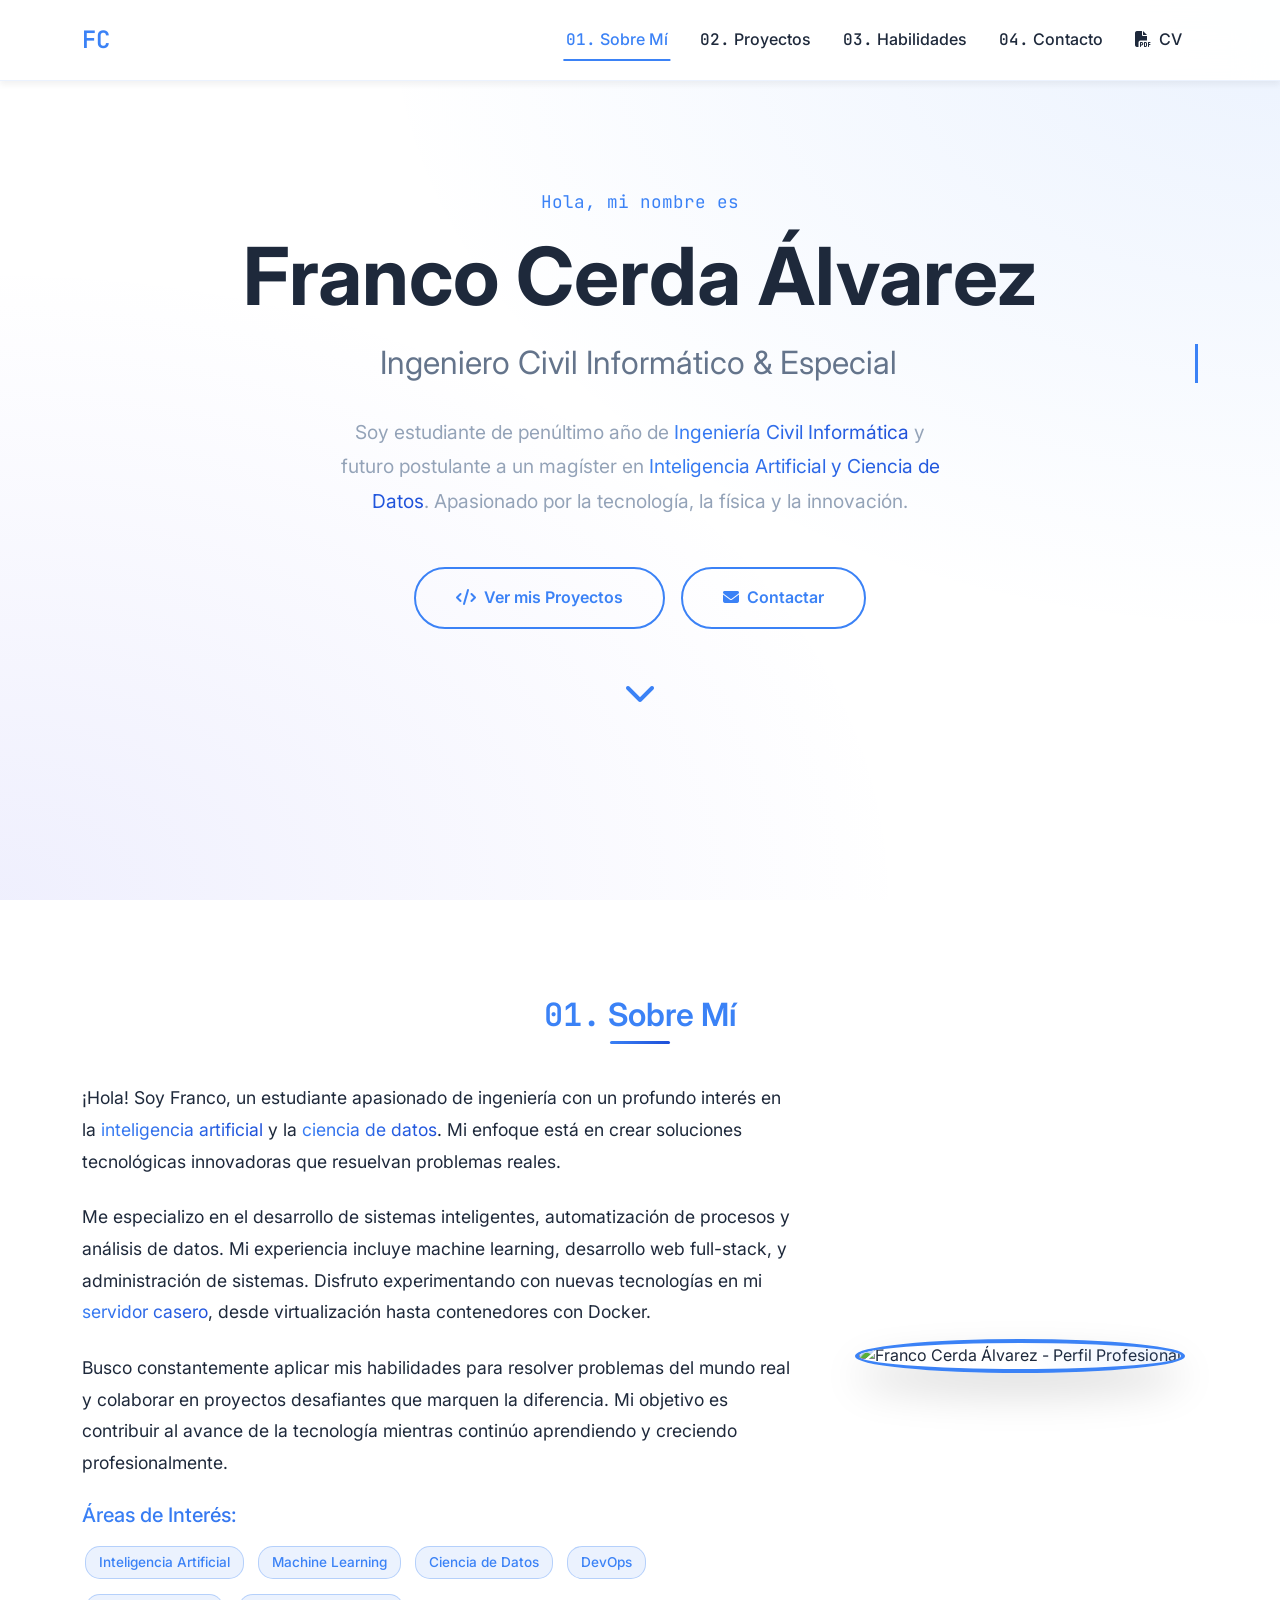
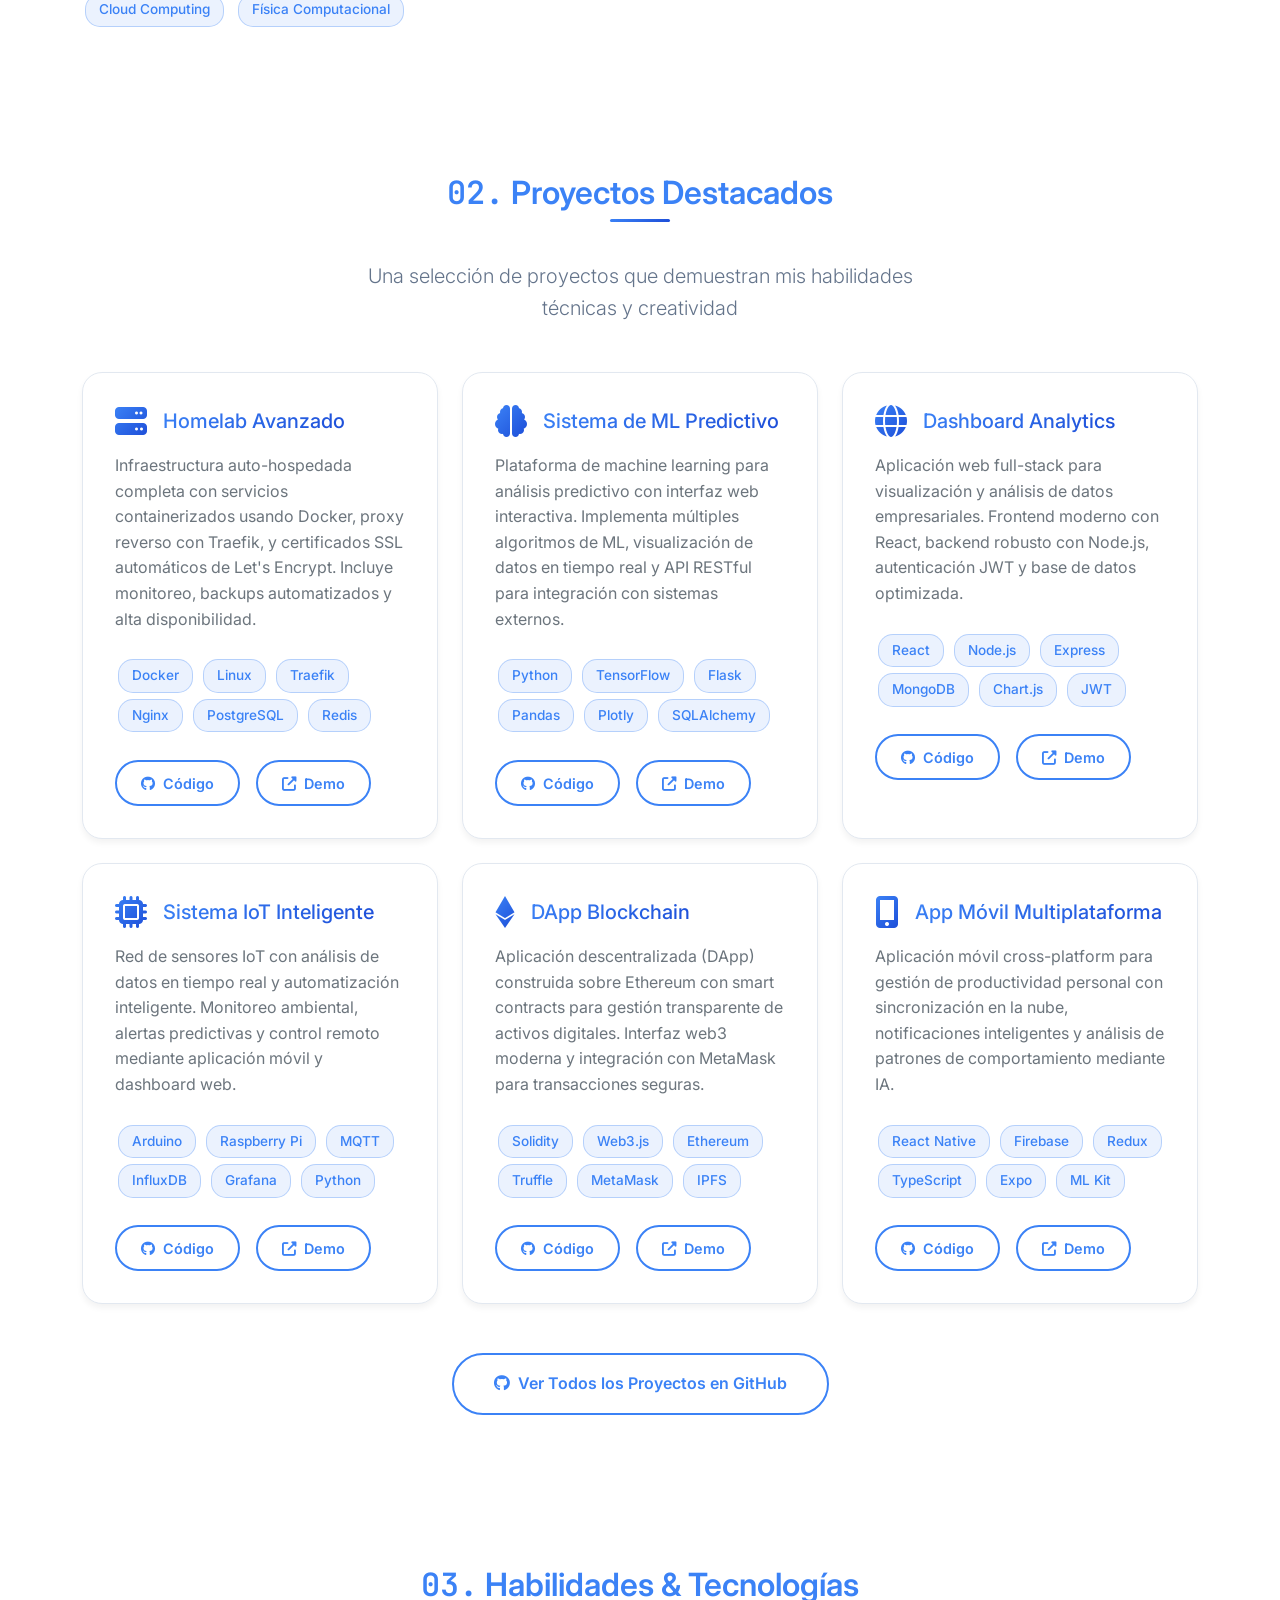
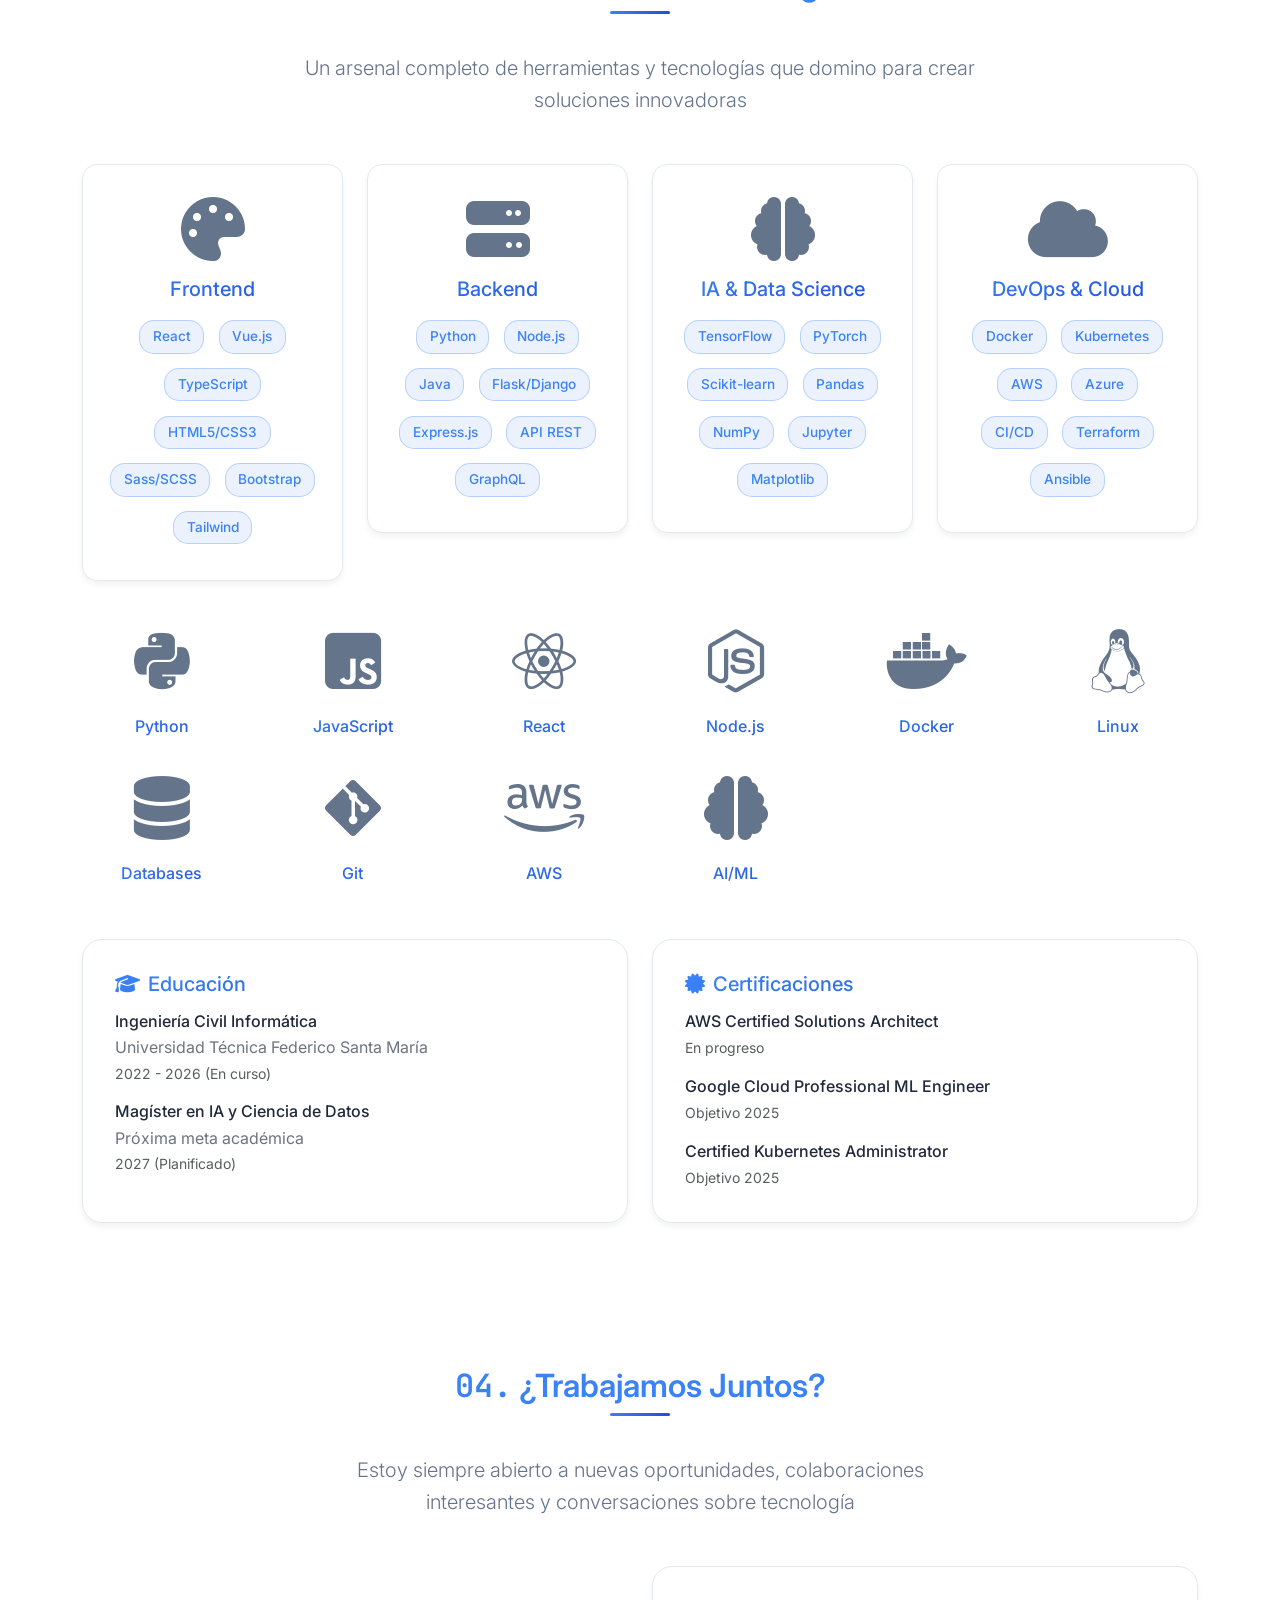
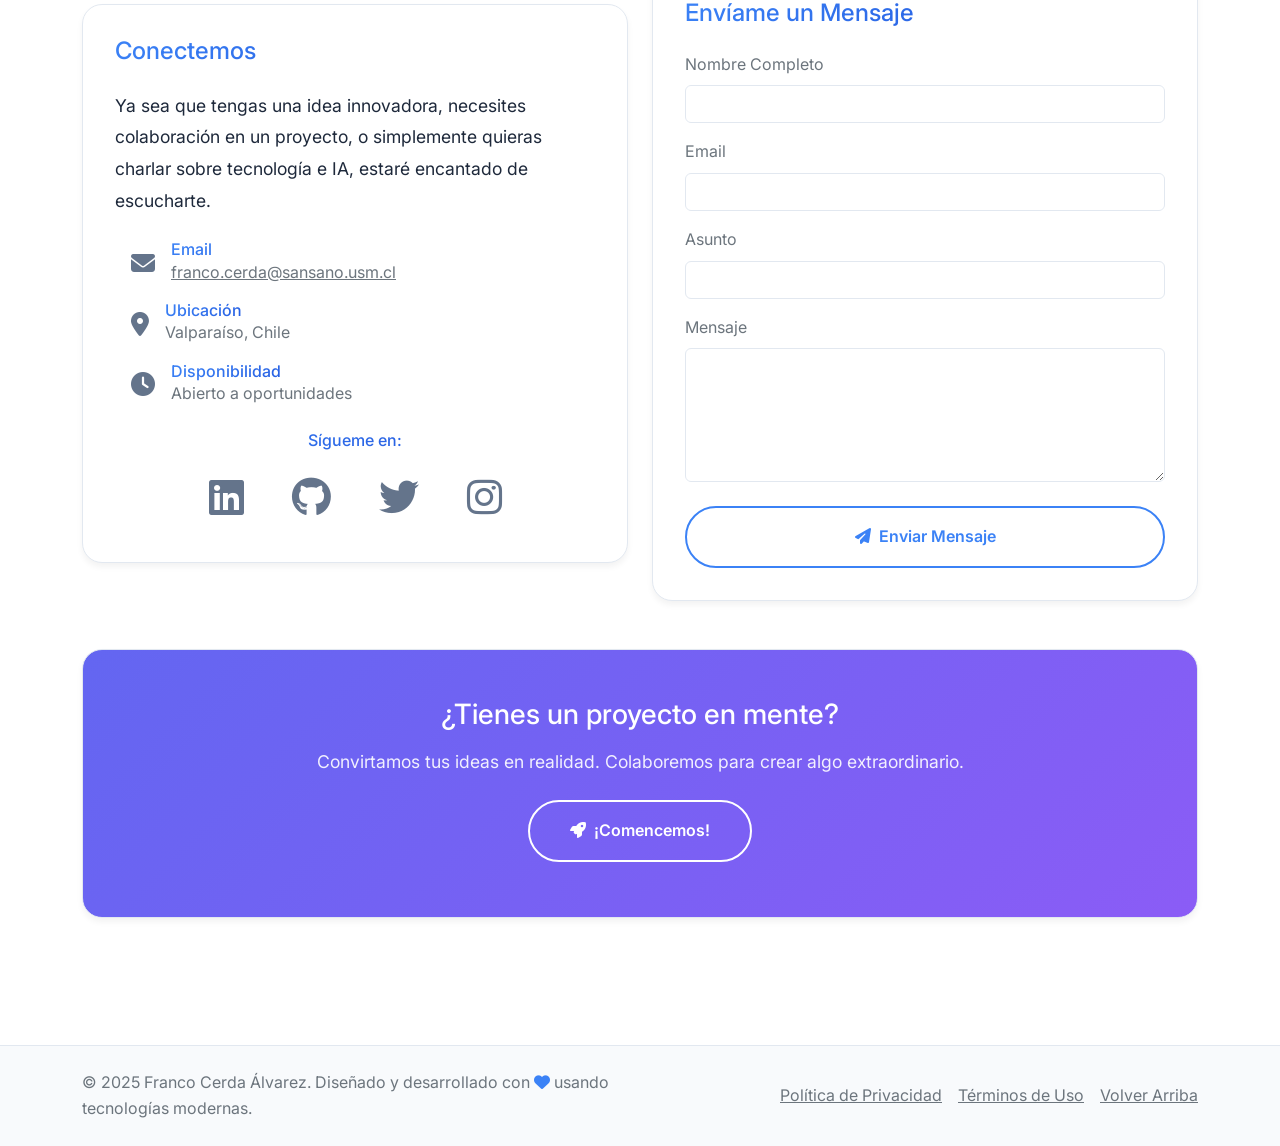
==== index.html @ 9d71b248 "update" ====
<!DOCTYPE html>
<html lang="es">
<head>
    <meta charset="UTF-8">
    <meta name="viewport" content="width=device-width, initial-scale=1.0">
    <title>Franco Cerda Álvarez | Ingeniero Civil Informático & IA</title>
    
    <!-- SEO Meta Tags -->
    <meta name="description" content="Portafolio de Franco Cerda Álvarez - Estudiante de Ingeniería Civil Informática especializado en IA y Ciencia de Datos">
    <meta name="keywords" content="Franco Cerda, Ingeniero Informático, Inteligencia Artificial, Machine Learning, Ciencia de Datos, Portafolio">
    <meta name="author" content="Franco Cerda Álvarez">
    <meta name="robots" content="index, follow">
    <link rel="canonical" href="https://francocerda.github.io">

    <!-- Open Graph Meta Tags -->
    <meta property="og:title" content="Franco Cerda Álvarez | Ingeniero Civil Informático & IA">
    <meta property="og:description" content="Portafolio profesional de Franco Cerda - Especialista en IA y Ciencia de Datos">
    <meta property="og:image" content="https://francocerda.github.io/assets/images/og-image.png">
    <meta property="og:url" content="https://francocerda.github.io">
    <meta property="og:type" content="website">

    <!-- Twitter Card Meta Tags -->
    <meta name="twitter:card" content="summary_large_image">
    <meta name="twitter:title" content="Franco Cerda Álvarez | Ingeniero Civil Informático & IA">
    <meta name="twitter:description" content="Portafolio profesional de Franco Cerda - Especialista en IA y Ciencia de Datos">
    <meta name="twitter:image" content="https://francocerda.github.io/assets/images/twitter-card.png">

    <!-- Favicons -->
    <link rel="icon" type="image/x-icon" href="[data-uri]">

    <!-- Preconnect for external resources -->
    <link rel="preconnect" href="https://fonts.googleapis.com">
    <link rel="preconnect" href="https://fonts.gstatic.com" crossorigin>
    <link rel="preconnect" href="https://cdn.jsdelivr.net">
    <link rel="preconnect" href="https://cdnjs.cloudflare.com">

    <!-- CSS Libraries -->
    <link href="https://cdn.jsdelivr.net/npm/bootstrap@5.3.3/dist/css/bootstrap.min.css" rel="stylesheet" integrity="sha384-QWTKZyjpPEjISv5WaRU9OFeRpok6YctnYmDr5pNlyT2bRjXh0JMhjY6hW+ALEwIH" crossorigin="anonymous">
    <link rel="stylesheet" href="https://cdnjs.cloudflare.com/ajax/libs/font-awesome/6.5.2/css/all.min.css" integrity="sha512-SnH5WK+bZxgPHs44uWIX+LLJAJ9/2PkPKZ5QiAj6Ta86w+fsb2TkcmfRyVX3pBnMFcV7oQPJkl9QevSCWr3W6A==" crossorigin="anonymous">
    <link href="https://fonts.googleapis.com/css2?family=Inter:wght@300;400;500;600;700&family=JetBrains+Mono:wght@400;500;600&display=swap" rel="stylesheet">
    <link href="https://unpkg.com/aos@2.3.1/dist/aos.css" rel="stylesheet">

    <!-- Custom Styles -->
    <link rel="stylesheet" href="assets/css/styles.css">
</head>

<body data-bs-spy="scroll" data-bs-target="#navbar">

    <!-- =========== NAVEGACIÓN MEJORADA =========== -->
    <nav id="navbar" class="navbar navbar-expand-lg navbar-dark fixed-top">
        <div class="container">
            <a class="navbar-brand" href="#" data-aos="fade-right">FC</a>
            
            <button class="navbar-toggler" type="button" data-bs-toggle="collapse" data-bs-target="#navbarNav" aria-controls="navbarNav" aria-expanded="false" aria-label="Toggle navigation">
                <span class="navbar-toggler-icon"></span>
            </button>
            
            <div class="collapse navbar-collapse" id="navbarNav">
                <ul class="navbar-nav ms-auto">
                    <li class="nav-item" data-aos="fade-down" data-aos-delay="100">
                        <a class="nav-link" href="#about">
                            <span class="font-mono">01.</span> Sobre Mí
                        </a>
                    </li>
                    <li class="nav-item" data-aos="fade-down" data-aos-delay="200">
                        <a class="nav-link" href="#projects">
                            <span class="font-mono">02.</span> Proyectos
                        </a>
                    </li>
                    <li class="nav-item" data-aos="fade-down" data-aos-delay="300">
                        <a class="nav-link" href="#skills">
                            <span class="font-mono">03.</span> Habilidades
                        </a>
                    </li>
                    <li class="nav-item" data-aos="fade-down" data-aos-delay="400">
                        <a class="nav-link" href="#contact">
                            <span class="font-mono">04.</span> Contacto
                        </a>
                    </li>
                    <li class="nav-item" data-aos="fade-down" data-aos-delay="500">
                        <a class="nav-link" href="#resume" target="_blank">
                            <i class="fas fa-file-pdf me-2"></i>CV
                        </a>
                    </li>
                </ul>
            </div>
        </div>
    </nav>

    <!-- =========== SECCIÓN HERO MEJORADA =========== -->
    <section class="hero-section">
        <div class="container">
            <div class="hero-content text-center">
                <p class="font-mono mb-3" data-aos="fade-up" data-aos-delay="100" style="color: var(--accent-color); font-size: 1.1rem;">
                    Hola, mi nombre es
                </p>
                <h1 class="hero-title" data-aos="fade-up" data-aos-delay="200">
                    Franco Cerda Álvarez
                </h1>
                <h2 class="hero-subtitle typing-animation" data-aos="fade-up" data-aos-delay="300">
                    Ingeniero Civil Informático & Especialista en IA
                </h2>
                        <p class="hero-description" data-aos="fade-up" data-aos-delay="400">
                    Soy estudiante de penúltimo año de <span class="text-gradient">Ingeniería Civil Informática</span> 
                    y futuro postulante a un magíster en <span class="text-gradient">Inteligencia Artificial y Ciencia de Datos</span>. 
                    Apasionado por la tecnología, la física y la innovación.
                </p>
                
                <div class="d-flex flex-column flex-md-row gap-3 justify-content-center align-items-center" data-aos="fade-up" data-aos-delay="500">
                    <a href="#projects" class="btn-custom">
                        <i class="fas fa-code me-2"></i>Ver mis Proyectos
                    </a>
                    <a href="mailto:franco.cerda@sansano.usm.cl" class="btn-custom">
                        <i class="fas fa-envelope me-2"></i>Contactar
                    </a>
                </div>
                
                <div class="mt-5" data-aos="fade-up" data-aos-delay="600">
                    <a href="#about" class="text-decoration-none">
                        <i class="fas fa-chevron-down floating" style="font-size: 2rem; color: var(--accent-color);"></i>
                    </a>
                </div>
            </div>
        </div>
    </section>

    <main class="container">
        <!-- =========== SECCIÓN SOBRE MÍ MEJORADA =========== -->
        <section id="about" class="py-5 my-5">
            <div class="row align-items-center">
                <div class="col-12">
                    <h2 class="text-center section-title" data-aos="fade-up">
                        <span class="font-mono">01.</span> Sobre Mí
                    </h2>
                </div>
                
                <div class="col-lg-8" data-aos="fade-right" data-aos-delay="200">
                    <div class="pe-lg-4">
                        <p class="mb-4" style="font-size: 1.1rem; line-height: 1.8;">
                            ¡Hola! Soy Franco, un estudiante apasionado de ingeniería con un profundo interés en la 
                            <span class="text-gradient">inteligencia artificial</span> y la <span class="text-gradient">ciencia de datos</span>. 
                            Mi enfoque está en crear soluciones tecnológicas innovadoras que resuelvan problemas reales.
                        </p>
                        
                        <p class="mb-4" style="font-size: 1.1rem; line-height: 1.8;">
                            Me especializo en el desarrollo de sistemas inteligentes, automatización de procesos y 
                            análisis de datos. Mi experiencia incluye machine learning, desarrollo web full-stack, 
                            y administración de sistemas. Disfruto experimentando con nuevas tecnologías en mi 
                            <span class="text-gradient">servidor casero</span>, desde virtualización hasta contenedores con Docker.
                        </p>
                        
                        <p class="mb-4" style="font-size: 1.1rem; line-height: 1.8;">
                            Busco constantemente aplicar mis habilidades para resolver problemas del mundo real y 
                            colaborar en proyectos desafiantes que marquen la diferencia. Mi objetivo es contribuir 
                            al avance de la tecnología mientras continúo aprendiendo y creciendo profesionalmente.
                        </p>
                        
                        <div class="mt-4">
                            <h5 class="text-gradient mb-3">Áreas de Interés:</h5>
                            <div class="d-flex flex-wrap gap-2">
                                <span class="tech-badge">Inteligencia Artificial</span>
                                <span class="tech-badge">Machine Learning</span>
                                <span class="tech-badge">Ciencia de Datos</span>
                                <span class="tech-badge">DevOps</span>
                                <span class="tech-badge">Cloud Computing</span>
                                <span class="tech-badge">Física Computacional</span>
                            </div>
                        </div>
                    </div>
                </div>
                
                <div class="col-lg-4 text-center" data-aos="fade-left" data-aos-delay="400">
                        <div class="position-relative d-inline-block">
                        <img src="" 
                             class="profile-image" 
                             alt="Franco Cerda Álvarez - Perfil Profesional">
                        <div class="position-absolute top-0 start-0 w-100 h-100 rounded-circle" 
                             style="background: linear-gradient(45deg, transparent 50%, rgba(59, 130, 246, 0.1) 100%);"></div>
                    </div>
                </div>
            </div>
        </section>

        <!-- =========== SECCIÓN DE PROYECTOS MEJORADA =========== -->
        <section id="projects" class="py-5 my-5">
            <div class="text-center mb-5">
                <h2 class="section-title" data-aos="fade-up">
                    <span class="font-mono">02.</span> Proyectos Destacados
                </h2>
                <p class="lead" data-aos="fade-up" data-aos-delay="100" style="color: var(--text-secondary); max-width: 600px; margin: 0 auto;">
                    Una selección de proyectos que demuestran mis habilidades técnicas y creatividad
                </p>
            </div>
            
            <div class="row g-4">
                <!-- Proyecto 1 - Servidor Casero -->
                <div class="col-lg-4 col-md-6" data-aos="fade-up" data-aos-delay="200">
                    <div class="custom-card">
                        <div class="d-flex align-items-center mb-3">
                            <i class="fas fa-server text-gradient me-3" style="font-size: 2rem;"></i>
                            <h5 class="mb-0 text-gradient">Homelab Avanzado</h5>
                        </div>
                        
                        <p class="text-secondary mb-4">
                            Infraestructura auto-hospedada completa con servicios containerizados usando Docker, 
                            proxy reverso con Traefik, y certificados SSL automáticos de Let's Encrypt. 
                            Incluye monitoreo, backups automatizados y alta disponibilidad.
                        </p>
                        
                        <div class="mb-4">
                            <span class="tech-badge">Docker</span>
                            <span class="tech-badge">Linux</span>
                            <span class="tech-badge">Traefik</span>
                            <span class="tech-badge">Nginx</span>
                            <span class="tech-badge">PostgreSQL</span>
                            <span class="tech-badge">Redis</span>
                        </div>
                        
                        <div class="d-flex gap-3">
                            <a href="#" class="btn-custom" style="padding: 0.6rem 1.5rem; font-size: 0.9rem;">
                                <i class="fab fa-github me-2"></i>Código
                            </a>
                            <a href="#" class="btn-custom" style="padding: 0.6rem 1.5rem; font-size: 0.9rem;">
                                <i class="fas fa-external-link-alt me-2"></i>Demo
                            </a>
                        </div>
                    </div>
                </div>
                
                <!-- Proyecto 2 - Sistema de ML -->
                <div class="col-lg-4 col-md-6" data-aos="fade-up" data-aos-delay="300">
                    <div class="custom-card">
                        <div class="d-flex align-items-center mb-3">
                            <i class="fas fa-brain text-gradient me-3" style="font-size: 2rem;"></i>
                            <h5 class="mb-0 text-gradient">Sistema de ML Predictivo</h5>
                        </div>
                        
                        <p class="text-secondary mb-4">
                            Plataforma de machine learning para análisis predictivo con interfaz web interactiva. 
                            Implementa múltiples algoritmos de ML, visualización de datos en tiempo real y 
                            API RESTful para integración con sistemas externos.
                        </p>
                        
                        <div class="mb-4">
                            <span class="tech-badge">Python</span>
                            <span class="tech-badge">TensorFlow</span>
                            <span class="tech-badge">Flask</span>
                            <span class="tech-badge">Pandas</span>
                            <span class="tech-badge">Plotly</span>
                            <span class="tech-badge">SQLAlchemy</span>
                        </div>
                        
                        <div class="d-flex gap-3">
                            <a href="#" class="btn-custom" style="padding: 0.6rem 1.5rem; font-size: 0.9rem;">
                                <i class="fab fa-github me-2"></i>Código
                            </a>
                            <a href="#" class="btn-custom" style="padding: 0.6rem 1.5rem; font-size: 0.9rem;">
                                <i class="fas fa-external-link-alt me-2"></i>Demo
                            </a>
                        </div>
                    </div>
                </div>
                
                <!-- Proyecto 3 - App Web Full-Stack -->
                <div class="col-lg-4 col-md-6" data-aos="fade-up" data-aos-delay="400">
                    <div class="custom-card">
                        <div class="d-flex align-items-center mb-3">
                            <i class="fas fa-globe text-gradient me-3" style="font-size: 2rem;"></i>
                            <h5 class="mb-0 text-gradient">Dashboard Analytics</h5>
                        </div>
                        
                        <p class="text-secondary mb-4">
                            Aplicación web full-stack para visualización y análisis de datos empresariales. 
                            Frontend moderno con React, backend robusto con Node.js, autenticación JWT 
                            y base de datos optimizada.
                        </p>
                        
                        <div class="mb-4">
                            <span class="tech-badge">React</span>
                            <span class="tech-badge">Node.js</span>
                            <span class="tech-badge">Express</span>
                            <span class="tech-badge">MongoDB</span>
                            <span class="tech-badge">Chart.js</span>
                            <span class="tech-badge">JWT</span>
                        </div>
                        
                        <div class="d-flex gap-3">
                            <a href="#" class="btn-custom" style="padding: 0.6rem 1.5rem; font-size: 0.9rem;">
                                <i class="fab fa-github me-2"></i>Código
                            </a>
                            <a href="#" class="btn-custom" style="padding: 0.6rem 1.5rem; font-size: 0.9rem;">
                                <i class="fas fa-external-link-alt me-2"></i>Demo
                            </a>
                        </div>
                    </div>
                </div>
                
                <!-- Proyecto 4 - IoT & Automation -->
                <div class="col-lg-4 col-md-6" data-aos="fade-up" data-aos-delay="500">
                    <div class="custom-card">
                        <div class="d-flex align-items-center mb-3">
                            <i class="fas fa-microchip text-gradient me-3" style="font-size: 2rem;"></i>
                            <h5 class="mb-0 text-gradient">Sistema IoT Inteligente</h5>
                        </div>
                        
                        <p class="text-secondary mb-4">
                            Red de sensores IoT con análisis de datos en tiempo real y automatización inteligente. 
                            Monitoreo ambiental, alertas predictivas y control remoto mediante aplicación móvil 
                            y dashboard web.
                        </p>
                        
                        <div class="mb-4">
                            <span class="tech-badge">Arduino</span>
                            <span class="tech-badge">Raspberry Pi</span>
                            <span class="tech-badge">MQTT</span>
                            <span class="tech-badge">InfluxDB</span>
                            <span class="tech-badge">Grafana</span>
                            <span class="tech-badge">Python</span>
                        </div>
                        
                        <div class="d-flex gap-3">
                            <a href="#" class="btn-custom" style="padding: 0.6rem 1.5rem; font-size: 0.9rem;">
                                <i class="fab fa-github me-2"></i>Código
                            </a>
                            <a href="#" class="btn-custom" style="padding: 0.6rem 1.5rem; font-size: 0.9rem;">
                                <i class="fas fa-external-link-alt me-2"></i>Demo
                            </a>
                        </div>
                    </div>
                </div>
                
                <!-- Proyecto 5 - Blockchain DApp -->
                <div class="col-lg-4 col-md-6" data-aos="fade-up" data-aos-delay="600">
                    <div class="custom-card">
                        <div class="d-flex align-items-center mb-3">
                            <i class="fab fa-ethereum text-gradient me-3" style="font-size: 2rem;"></i>
                            <h5 class="mb-0 text-gradient">DApp Blockchain</h5>
                        </div>
                        
                        <p class="text-secondary mb-4">
                            Aplicación descentralizada (DApp) construida sobre Ethereum con smart contracts para 
                            gestión transparente de activos digitales. Interfaz web3 moderna y integración 
                            con MetaMask para transacciones seguras.
                        </p>
                        
                        <div class="mb-4">
                            <span class="tech-badge">Solidity</span>
                            <span class="tech-badge">Web3.js</span>
                            <span class="tech-badge">Ethereum</span>
                            <span class="tech-badge">Truffle</span>
                            <span class="tech-badge">MetaMask</span>
                            <span class="tech-badge">IPFS</span>
                        </div>
                        
                        <div class="d-flex gap-3">
                            <a href="#" class="btn-custom" style="padding: 0.6rem 1.5rem; font-size: 0.9rem;">
                                <i class="fab fa-github me-2"></i>Código
                            </a>
                            <a href="#" class="btn-custom" style="padding: 0.6rem 1.5rem; font-size: 0.9rem;">
                                <i class="fas fa-external-link-alt me-2"></i>Demo
                            </a>
                        </div>
                    </div>
                </div>
                
                <!-- Proyecto 6 - Mobile App -->
                <div class="col-lg-4 col-md-6" data-aos="fade-up" data-aos-delay="700">
                    <div class="custom-card">
                        <div class="d-flex align-items-center mb-3">
                            <i class="fas fa-mobile-alt text-gradient me-3" style="font-size: 2rem;"></i>
                            <h5 class="mb-0 text-gradient">App Móvil Multiplataforma</h5>
                        </div>
                        
                        <p class="text-secondary mb-4">
                            Aplicación móvil cross-platform para gestión de productividad personal con 
                            sincronización en la nube, notificaciones inteligentes y análisis de patrones 
                            de comportamiento mediante IA.
                        </p>
                        
                        <div class="mb-4">
                            <span class="tech-badge">React Native</span>
                            <span class="tech-badge">Firebase</span>
                            <span class="tech-badge">Redux</span>
                            <span class="tech-badge">TypeScript</span>
                            <span class="tech-badge">Expo</span>
                            <span class="tech-badge">ML Kit</span>
                        </div>
                        
                        <div class="d-flex gap-3">
                            <a href="#" class="btn-custom" style="padding: 0.6rem 1.5rem; font-size: 0.9rem;">
                                <i class="fab fa-github me-2"></i>Código
                            </a>
                            <a href="#" class="btn-custom" style="padding: 0.6rem 1.5rem; font-size: 0.9rem;">
                                <i class="fas fa-external-link-alt me-2"></i>Demo
                            </a>
                        </div>
                    </div>
                </div>
            </div>
            
            <!-- Ver más proyectos -->
            <div class="text-center mt-5" data-aos="fade-up" data-aos-delay="800">
                <a href="https://github.com/francocerda" class="btn-custom" target="_blank">
                    <i class="fab fa-github me-2"></i>Ver Todos los Proyectos en GitHub
                </a>
            </div>
        </section>

        <!-- =========== SECCIÓN DE HABILIDADES MEJORADA =========== -->
        <section id="skills" class="py-5 my-5">
            <div class="text-center mb-5">
                <h2 class="section-title" data-aos="fade-up">
                    <span class="font-mono">03.</span> Habilidades & Tecnologías
                </h2>
                <p class="lead" data-aos="fade-up" data-aos-delay="100" style="color: var(--text-secondary); max-width: 700px; margin: 0 auto;">
                    Un arsenal completo de herramientas y tecnologías que domino para crear soluciones innovadoras
                </p>
            </div>
            
            <!-- Categorías de Habilidades -->
            <div class="row g-4 mb-5">
                <!-- Frontend -->
                <div class="col-lg-3 col-md-6" data-aos="fade-up" data-aos-delay="200">
                    <div class="skill-item">
                        <i class="fas fa-palette tech-icon"></i>
                        <h5 class="text-gradient mb-3">Frontend</h5>
                        <div class="d-flex flex-wrap justify-content-center gap-2">
                            <span class="tech-badge">React</span>
                            <span class="tech-badge">Vue.js</span>
                            <span class="tech-badge">TypeScript</span>
                            <span class="tech-badge">HTML5/CSS3</span>
                            <span class="tech-badge">Sass/SCSS</span>
                            <span class="tech-badge">Bootstrap</span>
                            <span class="tech-badge">Tailwind</span>
                        </div>
                    </div>
                </div>
                
                <!-- Backend -->
                <div class="col-lg-3 col-md-6" data-aos="fade-up" data-aos-delay="300">
                    <div class="skill-item">
                        <i class="fas fa-server tech-icon"></i>
                        <h5 class="text-gradient mb-3">Backend</h5>
                        <div class="d-flex flex-wrap justify-content-center gap-2">
                            <span class="tech-badge">Python</span>
                            <span class="tech-badge">Node.js</span>
                            <span class="tech-badge">Java</span>
                            <span class="tech-badge">Flask/Django</span>
                            <span class="tech-badge">Express.js</span>
                            <span class="tech-badge">API REST</span>
                            <span class="tech-badge">GraphQL</span>
                        </div>
                    </div>
                </div>
                
                <!-- Data Science & AI -->
                <div class="col-lg-3 col-md-6" data-aos="fade-up" data-aos-delay="400">
                    <div class="skill-item">
                        <i class="fas fa-brain tech-icon"></i>
                        <h5 class="text-gradient mb-3">IA & Data Science</h5>
                        <div class="d-flex flex-wrap justify-content-center gap-2">
                            <span class="tech-badge">TensorFlow</span>
                            <span class="tech-badge">PyTorch</span>
                            <span class="tech-badge">Scikit-learn</span>
                            <span class="tech-badge">Pandas</span>
                            <span class="tech-badge">NumPy</span>
                            <span class="tech-badge">Jupyter</span>
                            <span class="tech-badge">Matplotlib</span>
                        </div>
                    </div>
                </div>
                
                <!-- DevOps & Cloud -->
                <div class="col-lg-3 col-md-6" data-aos="fade-up" data-aos-delay="500">
                    <div class="skill-item">
                        <i class="fas fa-cloud tech-icon"></i>
                        <h5 class="text-gradient mb-3">DevOps & Cloud</h5>
                        <div class="d-flex flex-wrap justify-content-center gap-2">
                            <span class="tech-badge">Docker</span>
                            <span class="tech-badge">Kubernetes</span>
                            <span class="tech-badge">AWS</span>
                            <span class="tech-badge">Azure</span>
                            <span class="tech-badge">CI/CD</span>
                            <span class="tech-badge">Terraform</span>
                            <span class="tech-badge">Ansible</span>
                        </div>
                    </div>
                </div>
            </div>
            
            <!-- Iconos de Tecnologías Principales -->
            <div class="skills-grid" data-aos="fade-up" data-aos-delay="600">
                <div class="text-center">
                    <i class="fab fa-python tech-icon" title="Python - Desarrollo Backend y Data Science"></i>
                    <h6 class="mt-2 text-gradient">Python</h6>
                </div>
                <div class="text-center">
                    <i class="fab fa-js-square tech-icon" title="JavaScript - Desarrollo Frontend y Backend"></i>
                    <h6 class="mt-2 text-gradient">JavaScript</h6>
                </div>
                <div class="text-center">
                    <i class="fab fa-react tech-icon" title="React - Desarrollo de Interfaces Modernas"></i>
                    <h6 class="mt-2 text-gradient">React</h6>
                </div>
                <div class="text-center">
                    <i class="fab fa-node-js tech-icon" title="Node.js - Runtime de JavaScript"></i>
                    <h6 class="mt-2 text-gradient">Node.js</h6>
                </div>
                <div class="text-center">
                    <i class="fab fa-docker tech-icon" title="Docker - Containerización y DevOps"></i>
                    <h6 class="mt-2 text-gradient">Docker</h6>
                </div>
                <div class="text-center">
                    <i class="fab fa-linux tech-icon" title="Linux - Administración de Sistemas"></i>
                    <h6 class="mt-2 text-gradient">Linux</h6>
                </div>
                <div class="text-center">
                    <i class="fas fa-database tech-icon" title="Bases de Datos - SQL y NoSQL"></i>
                    <h6 class="mt-2 text-gradient">Databases</h6>
                </div>
                <div class="text-center">
                    <i class="fab fa-git-alt tech-icon" title="Git - Control de Versiones"></i>
                    <h6 class="mt-2 text-gradient">Git</h6>
                </div>
                <div class="text-center">
                    <i class="fab fa-aws tech-icon" title="AWS - Servicios en la Nube"></i>
                    <h6 class="mt-2 text-gradient">AWS</h6>
                </div>
                <div class="text-center">
                    <i class="fas fa-brain tech-icon" title="Machine Learning - Inteligencia Artificial"></i>
                    <h6 class="mt-2 text-gradient">AI/ML</h6>
                </div>
            </div>
            
            <!-- Certificaciones y Educación -->
            <div class="row mt-5" data-aos="fade-up" data-aos-delay="700">
                <div class="col-lg-6">
                    <div class="custom-card">
                        <h5 class="text-gradient mb-3">
                            <i class="fas fa-graduation-cap me-2"></i>Educación
                        </h5>
                        <div class="mb-3">
                            <h6 class="mb-1">Ingeniería Civil Informática</h6>
                            <p class="text-secondary mb-0">Universidad Técnica Federico Santa María</p>
                            <small class="text-muted">2022 - 2026 (En curso)</small>
                        </div>
                        <div>
                            <h6 class="mb-1">Magíster en IA y Ciencia de Datos</h6>
                            <p class="text-secondary mb-0">Próxima meta académica</p>
                            <small class="text-muted">2027 (Planificado)</small>
                        </div>
                    </div>
                </div>
                
                <div class="col-lg-6">
                    <div class="custom-card">
                        <h5 class="text-gradient mb-3">
                            <i class="fas fa-certificate me-2"></i>Certificaciones
                        </h5>
                        <div class="mb-3">
                            <h6 class="mb-1">AWS Certified Solutions Architect</h6>
                            <small class="text-muted">En progreso</small>
                        </div>
                        <div class="mb-3">
                            <h6 class="mb-1">Google Cloud Professional ML Engineer</h6>
                            <small class="text-muted">Objetivo 2025</small>
                        </div>
                        <div>
                            <h6 class="mb-1">Certified Kubernetes Administrator</h6>
                            <small class="text-muted">Objetivo 2025</small>
                        </div>
                    </div>
                </div>
            </div>
        </section>
        <!-- =========== SECCIÓN DE CONTACTO MEJORADA =========== -->
        <section id="contact" class="py-5 my-5">
            <div class="text-center mb-5">
                <h2 class="section-title" data-aos="fade-up">
                    <span class="font-mono">04.</span> ¿Trabajamos Juntos?
                </h2>
                <p class="lead" data-aos="fade-up" data-aos-delay="100" style="color: var(--text-secondary); max-width: 600px; margin: 0 auto;">
                    Estoy siempre abierto a nuevas oportunidades, colaboraciones interesantes y conversaciones sobre tecnología
                </p>
            </div>
            
            <div class="row align-items-center">
                <!-- Información de Contacto -->
                <div class="col-lg-6" data-aos="fade-right" data-aos-delay="200">
                    <div class="custom-card">
                        <h4 class="text-gradient mb-4">Conectemos</h4>
                        <p class="mb-4" style="font-size: 1.1rem; line-height: 1.8;">
                            Ya sea que tengas una idea innovadora, necesites colaboración en un proyecto, 
                            o simplemente quieras charlar sobre tecnología e IA, estaré encantado de escucharte.
                        </p>
                        
                        <div class="contact-info mb-4">
                            <div class="d-flex align-items-center mb-3">
                                <i class="fas fa-envelope contact-link me-3" style="font-size: 1.5rem;"></i>
                                <div>
                                    <h6 class="mb-0 text-gradient">Email</h6>
                                    <a href="mailto:franco.cerda@sansano.usm.cl" class="text-secondary">
                                        franco.cerda@sansano.usm.cl
                                    </a>
                                </div>
                            </div>
                            
                            <div class="d-flex align-items-center mb-3">
                                <i class="fas fa-map-marker-alt contact-link me-3" style="font-size: 1.5rem;"></i>
                                <div>
                                    <h6 class="mb-0 text-gradient">Ubicación</h6>
                                    <span class="text-secondary">Valparaíso, Chile</span>
                                </div>
                            </div>
                            
                            <div class="d-flex align-items-center mb-3">
                                <i class="fas fa-clock contact-link me-3" style="font-size: 1.5rem;"></i>
                                <div>
                                    <h6 class="mb-0 text-gradient">Disponibilidad</h6>
                                    <span class="text-secondary">Abierto a oportunidades</span>
                                </div>
                            </div>
                        </div>
                        
                        <!-- Redes Sociales -->
                        <div class="social-links text-center">
                            <h6 class="text-gradient mb-3">Sígueme en:</h6>
                            <div class="d-flex justify-content-center gap-3">
                                <a href="https://linkedin.com/in/franco-cerda" target="_blank" class="contact-link" title="LinkedIn">
                                    <i class="fab fa-linkedin"></i>
                                </a>
                                <a href="https://github.com/francocerda" target="_blank" class="contact-link" title="GitHub">
                                    <i class="fab fa-github"></i>
                                </a>
                                <a href="https://twitter.com/francocerda" target="_blank" class="contact-link" title="Twitter">
                                    <i class="fab fa-twitter"></i>
                                </a>
                                <a href="https://instagram.com/francocerda" target="_blank" class="contact-link" title="Instagram">
                                    <i class="fab fa-instagram"></i>
                                </a>
                            </div>
                        </div>
                    </div>
                </div>
                
                <!-- Formulario de Contacto -->
                <div class="col-lg-6" data-aos="fade-left" data-aos-delay="400">
                    <div class="custom-card">
                        <h4 class="text-gradient mb-4">Envíame un Mensaje</h4>
                        <form id="contactForm" action="#" method="POST">
                            <div class="mb-3">
                                <label for="name" class="form-label text-secondary">Nombre Completo</label>
                                <input type="text" class="form-control" id="name" name="name" required 
                                       style="background: var(--card-bg); border: 1px solid var(--border-color); color: var(--text-primary);">
                            </div>
                            
                            <div class="mb-3">
                                <label for="email" class="form-label text-secondary">Email</label>
                                <input type="email" class="form-control" id="email" name="email" required
                                       style="background: var(--card-bg); border: 1px solid var(--border-color); color: var(--text-primary);">
                            </div>
                            
                            <div class="mb-3">
                                <label for="subject" class="form-label text-secondary">Asunto</label>
                                <input type="text" class="form-control" id="subject" name="subject" required
                                       style="background: var(--card-bg); border: 1px solid var(--border-color); color: var(--text-primary);">
                            </div>
                            
                            <div class="mb-4">
                                <label for="message" class="form-label text-secondary">Mensaje</label>
                                <textarea class="form-control" id="message" name="message" rows="5" required
                                          style="background: var(--card-bg); border: 1px solid var(--border-color); color: var(--text-primary);"></textarea>
                            </div>
                            
                            <button type="submit" class="btn-custom w-100">
                                <i class="fas fa-paper-plane me-2"></i>Enviar Mensaje
                            </button>
                        </form>
                    </div>
                </div>
            </div>
            
            <!-- Call to Action Final -->
            <div class="text-center mt-5" data-aos="fade-up" data-aos-delay="600">
                <div class="custom-card" style="background: var(--gradient-secondary); padding: 3rem;">
                    <h3 class="mb-3" style="color: white;">¿Tienes un proyecto en mente?</h3>
                    <p class="mb-4" style="color: rgba(255, 255, 255, 0.9); font-size: 1.1rem;">
                        Convirtamos tus ideas en realidad. Colaboremos para crear algo extraordinario.
                    </p>
                    <a href="mailto:franco.cerda@sansano.usm.cl" class="btn-custom" style="border-color: white; color: white;">
                        <i class="fas fa-rocket me-2"></i>¡Comencemos!
                    </a>
                </div>
            </div>
        </section>
    </main>

    <!-- =========== FOOTER MEJORADO =========== -->
    <footer class="py-4" data-aos="fade-up">
        <div class="container">
            <div class="row align-items-center">
                <div class="col-md-6">
                    <p class="mb-0 text-secondary">
                        &copy; 2025 Franco Cerda Álvarez. Diseñado y desarrollado con 
                        <i class="fas fa-heart" style="color: var(--accent-color);"></i> 
                        usando tecnologías modernas.
                    </p>
                </div>
                <div class="col-md-6 text-md-end">
                    <div class="d-flex justify-content-md-end justify-content-center gap-3 mt-3 mt-md-0">
                        <a href="#" class="text-secondary hover-accent">Política de Privacidad</a>
                        <a href="#" class="text-secondary hover-accent">Términos de Uso</a>
                        <a href="#about" class="text-secondary hover-accent">Volver Arriba</a>
                    </div>
                </div>
            </div>
        </div>
    </footer>

    <!-- Scripts -->
    <script src="https://cdn.jsdelivr.net/npm/bootstrap@5.3.3/dist/js/bootstrap.bundle.min.js" integrity="sha384-YvpcrYf0tY3lHB60NNkmXc5s9fDVZLESaAA55NDzOxhy9GkcIdslK1eN7N6jIeHz" crossorigin="anonymous"></script>
    <script src="https://unpkg.com/aos@2.3.1/dist/aos.js"></script>
    
    <!-- Custom Scripts -->
    <script src="assets/js/script.js"></script>
</body>
</html>
---- assets/css/styles.css ----
/* ==================== VARIABLES CSS ==================== */
:root {
    --primary-bg: #ffffff;
    --secondary-bg: #f8fafc;
    --card-bg: #ffffff;
    --accent-color: #3b82f6;
    --text-primary: #1e293b;
    --text-secondary: #64748b;
    --text-muted: #94a3b8;
    --border-color: #e2e8f0;
    --gradient-primary: linear-gradient(135deg, #3b82f6 0%, #1d4ed8 100%);
    --gradient-secondary: linear-gradient(135deg, #6366f1 0%, #8b5cf6 100%);
    --shadow-light: 0 4px 6px rgba(0, 0, 0, 0.05);
    --shadow-medium: 0 10px 25px rgba(0, 0, 0, 0.1);
    --shadow-heavy: 0 20px 40px rgba(0, 0, 0, 0.15);
}

/* ==================== RESET Y BASE ==================== */
* {
    margin: 0;
    padding: 0;
    box-sizing: border-box;
}

html {
    scroll-behavior: smooth;
    scroll-padding-top: 80px;
}

body {
    font-family: 'Inter', sans-serif;
    background: var(--primary-bg);
    color: var(--text-primary);
    line-height: 1.6;
    overflow-x: hidden;
}

/* ==================== SCROLLBAR PERSONALIZADO ==================== */
::-webkit-scrollbar {
    width: 8px;
}

::-webkit-scrollbar-track {
    background: var(--secondary-bg);
}

::-webkit-scrollbar-thumb {
    background: var(--accent-color);
    border-radius: 4px;
}

::-webkit-scrollbar-thumb:hover {
    background: #1d4ed8;
}

/* ==================== TIPOGRAFÍA ==================== */
.font-mono {
    font-family: 'JetBrains Mono', monospace;
}

.text-gradient {
    background: var(--gradient-primary);
    -webkit-background-clip: text;
    -webkit-text-fill-color: transparent;
    background-clip: text;
}

.section-title {
    position: relative;
    color: var(--accent-color);
    font-weight: 600;
    margin-bottom: 3rem;
}

.section-title::after {
    content: '';
    position: absolute;
    bottom: -10px;
    left: 50%;
    transform: translateX(-50%);
    width: 60px;
    height: 3px;
    background: var(--gradient-primary);
    border-radius: 2px;
}

/* ==================== NAVEGACIÓN ==================== */
.navbar {
    background: rgba(255, 255, 255, 0.95);
    backdrop-filter: blur(20px);
    border-bottom: 1px solid rgba(59, 130, 246, 0.1);
    transition: all 0.3s ease;
    padding: 1rem 0;
    box-shadow: var(--shadow-light);
}

.navbar.scrolled {
    padding: 0.5rem 0;
    box-shadow: var(--shadow-medium);
}

.navbar-brand {
    font-family: 'JetBrains Mono', monospace;
    font-weight: 600;
    font-size: 1.5rem;
    color: var(--accent-color) !important;
    transition: all 0.3s ease;
}

.navbar-brand:hover {
    transform: scale(1.05);
}

.nav-link {
    color: var(--text-primary) !important;
    font-weight: 500;
    position: relative;
    padding: 0.5rem 1rem !important;
    transition: all 0.3s ease;
}

.nav-link::before {
    content: '';
    position: absolute;
    bottom: 0;
    left: 50%;
    width: 0;
    height: 2px;
    background: var(--accent-color);
    transition: all 0.3s ease;
    transform: translateX(-50%);
}

.nav-link:hover::before,
.nav-link.active::before {
    width: 80%;
}

.nav-link:hover {
    color: var(--accent-color) !important;
}

.navbar-toggler {
    border-color: var(--accent-color);
}

.navbar-toggler-icon {
    background-image: url("data:image/svg+xml,%3csvg xmlns='http://www.w3.org/2000/svg' viewBox='0 0 30 30'%3e%3cpath stroke='rgba%2859, 130, 246, 0.8%29' stroke-linecap='round' stroke-miterlimit='10' stroke-width='2' d='M4 7h22M4 15h22M4 23h22'/%3e%3c/svg%3e");
}

/* ==================== SECCIÓN HERO ==================== */
.hero-section {
    min-height: 100vh;
    display: flex;
    align-items: center;
    position: relative;
    overflow: hidden;
}

.hero-section::before {
    content: '';
    position: absolute;
    top: 0;
    left: 0;
    right: 0;
    bottom: 0;
    background: radial-gradient(ellipse at top right, rgba(59, 130, 246, 0.1) 0%, transparent 50%),
                radial-gradient(ellipse at bottom left, rgba(99, 102, 241, 0.1) 0%, transparent 50%);
    pointer-events: none;
}

.hero-content {
    position: relative;
    z-index: 2;
}

.hero-title {
    font-size: clamp(2.5rem, 8vw, 5rem);
    font-weight: 700;
    line-height: 1.1;
    margin-bottom: 1.5rem;
}

.hero-subtitle {
    font-size: clamp(1.2rem, 4vw, 2rem);
    color: var(--text-secondary);
    margin-bottom: 2rem;
    font-weight: 400;
}

.hero-description {
    font-size: 1.2rem;
    color: var(--text-muted);
    max-width: 600px;
    margin: 0 auto 3rem;
    line-height: 1.8;
}

/* ==================== ANIMACIONES ==================== */
@keyframes float {
    0%, 100% { transform: translateY(0px); }
    50% { transform: translateY(-20px); }
}

.floating {
    animation: float 6s ease-in-out infinite;
}

@keyframes typing {
    from { width: 0; }
    to { width: 100%; }
}

@keyframes blink-caret {
    from, to { border-color: transparent; }
    50% { border-color: var(--accent-color); }
}

.typing-animation {
    overflow: hidden;
    border-right: 3px solid var(--accent-color);
    white-space: nowrap;
    animation: typing 3.5s steps(40, end), blink-caret 0.75s step-end infinite;
}

.fade-in {
    opacity: 0;
    transform: translateY(30px);
    transition: all 0.6s ease;
}

.fade-in.visible {
    opacity: 1;
    transform: translateY(0);
}

/* ==================== BOTONES ==================== */
.btn-custom {
    padding: 1rem 2.5rem;
    font-weight: 600;
    border-radius: 50px;
    border: 2px solid var(--accent-color);
    color: var(--accent-color);
    background: transparent;
    text-decoration: none;
    display: inline-block;
    transition: all 0.3s ease;
    position: relative;
    overflow: hidden;
}

.btn-custom::before {
    content: '';
    position: absolute;
    top: 0;
    left: -100%;
    width: 100%;
    height: 100%;
    background: var(--gradient-primary);
    transition: all 0.3s ease;
    z-index: -1;
}

.btn-custom:hover {
    color: white;
    transform: translateY(-2px);
    box-shadow: var(--shadow-medium);
}

.btn-custom:hover::before {
    left: 0;
}

/* ==================== TARJETAS ==================== */
.custom-card {
    background: var(--card-bg);
    border: 1px solid var(--border-color);
    border-radius: 20px;
    padding: 2rem;
    height: 100%;
    transition: all 0.3s ease;
    position: relative;
    overflow: hidden;
    box-shadow: var(--shadow-light);
}

.custom-card::before {
    content: '';
    position: absolute;
    top: 0;
    left: 0;
    right: 0;
    height: 4px;
    background: var(--gradient-primary);
    transform: scaleX(0);
    transition: transform 0.3s ease;
}

.custom-card:hover {
    transform: translateY(-10px);
    box-shadow: var(--shadow-heavy);
    border-color: var(--accent-color);
}

.custom-card:hover::before {
    transform: scaleX(1);
}

/* ==================== ICONOS Y ELEMENTOS ==================== */
.tech-icon {
    font-size: 4rem;
    color: var(--text-secondary);
    transition: all 0.3s ease;
    margin-bottom: 1rem;
}

.tech-icon:hover {
    color: var(--accent-color);
    transform: scale(1.2) rotate(5deg);
}

.profile-image {
    width: 300px;
    height: 300px;
    border-radius: 50%;
    border: 4px solid var(--accent-color);
    box-shadow: var(--shadow-heavy);
    transition: all 0.3s ease;
    object-fit: cover;
}

.profile-image:hover {
    transform: scale(1.05);
    box-shadow: 0 20px 40px rgba(59, 130, 246, 0.3);
}

.contact-link {
    color: var(--text-secondary);
    font-size: 2.5rem;
    transition: all 0.3s ease;
    display: inline-block;
    margin: 0 1rem;
}

.contact-link:hover {
    color: var(--accent-color);
    transform: translateY(-5px);
}

/* ==================== SKILLS Y BADGES ==================== */
.skills-grid {
    display: grid;
    grid-template-columns: repeat(auto-fit, minmax(150px, 1fr));
    gap: 2rem;
    margin-top: 3rem;
}

.skill-item {
    text-align: center;
    padding: 2rem 1rem;
    background: var(--card-bg);
    border-radius: 15px;
    transition: all 0.3s ease;
    border: 1px solid var(--border-color);
    box-shadow: var(--shadow-light);
}

.skill-item:hover {
    transform: translateY(-5px);
    box-shadow: var(--shadow-medium);
    border-color: var(--accent-color);
}

.tech-badge {
    background: rgba(59, 130, 246, 0.1);
    color: var(--accent-color);
    border: 1px solid rgba(59, 130, 246, 0.3);
    padding: 0.3rem 0.8rem;
    border-radius: 15px;
    font-size: 0.85rem;
    font-weight: 500;
    margin: 0.2rem;
    display: inline-block;
}

/* ==================== FOOTER ==================== */
footer {
    background: var(--secondary-bg);
    border-top: 1px solid var(--border-color);
    margin-top: 5rem;
}

/* ==================== FORMULARIOS ==================== */
.form-control {
    background: var(--card-bg) !important;
    border: 1px solid var(--border-color) !important;
    color: var(--text-primary) !important;
}

.form-control:focus {
    background: var(--card-bg) !important;
    border-color: var(--accent-color) !important;
    box-shadow: 0 0 0 0.2rem rgba(59, 130, 246, 0.25) !important;
    color: var(--text-primary) !important;
}

/* ==================== UTILIDADES ==================== */
.hover-accent:hover {
    color: var(--accent-color) !important;
    transition: color 0.3s ease;
}

/* ==================== RESPONSIVE DESIGN ==================== */
@media (max-width: 768px) {
    .hero-section {
        padding: 2rem 0;
        text-align: center;
    }
    
    .skills-grid {
        grid-template-columns: repeat(auto-fit, minmax(120px, 1fr));
        gap: 1rem;
    }
    
    .profile-image {
        width: 250px;
        height: 250px;
    }
    
    .custom-card {
        padding: 1.5rem;
        margin-bottom: 2rem;
    }

    .hero-title {
        font-size: 2.5rem;
    }

    .hero-subtitle {
        font-size: 1.5rem;
    }

    .hero-description {
        font-size: 1rem;
        margin: 0 auto 2rem;
    }

    .contact-link {
        font-size: 2rem;
        margin: 0 0.5rem;
    }

    .tech-icon {
        font-size: 3rem;
    }
}

@media (max-width: 576px) {
    .custom-card {
        padding: 1rem;
    }

    .btn-custom {
        padding: 0.8rem 2rem;
        font-size: 0.9rem;
    }

    .skills-grid {
        grid-template-columns: repeat(auto-fit, minmax(100px, 1fr));
    }

    .profile-image {
        width: 200px;
        height: 200px;
    }
}
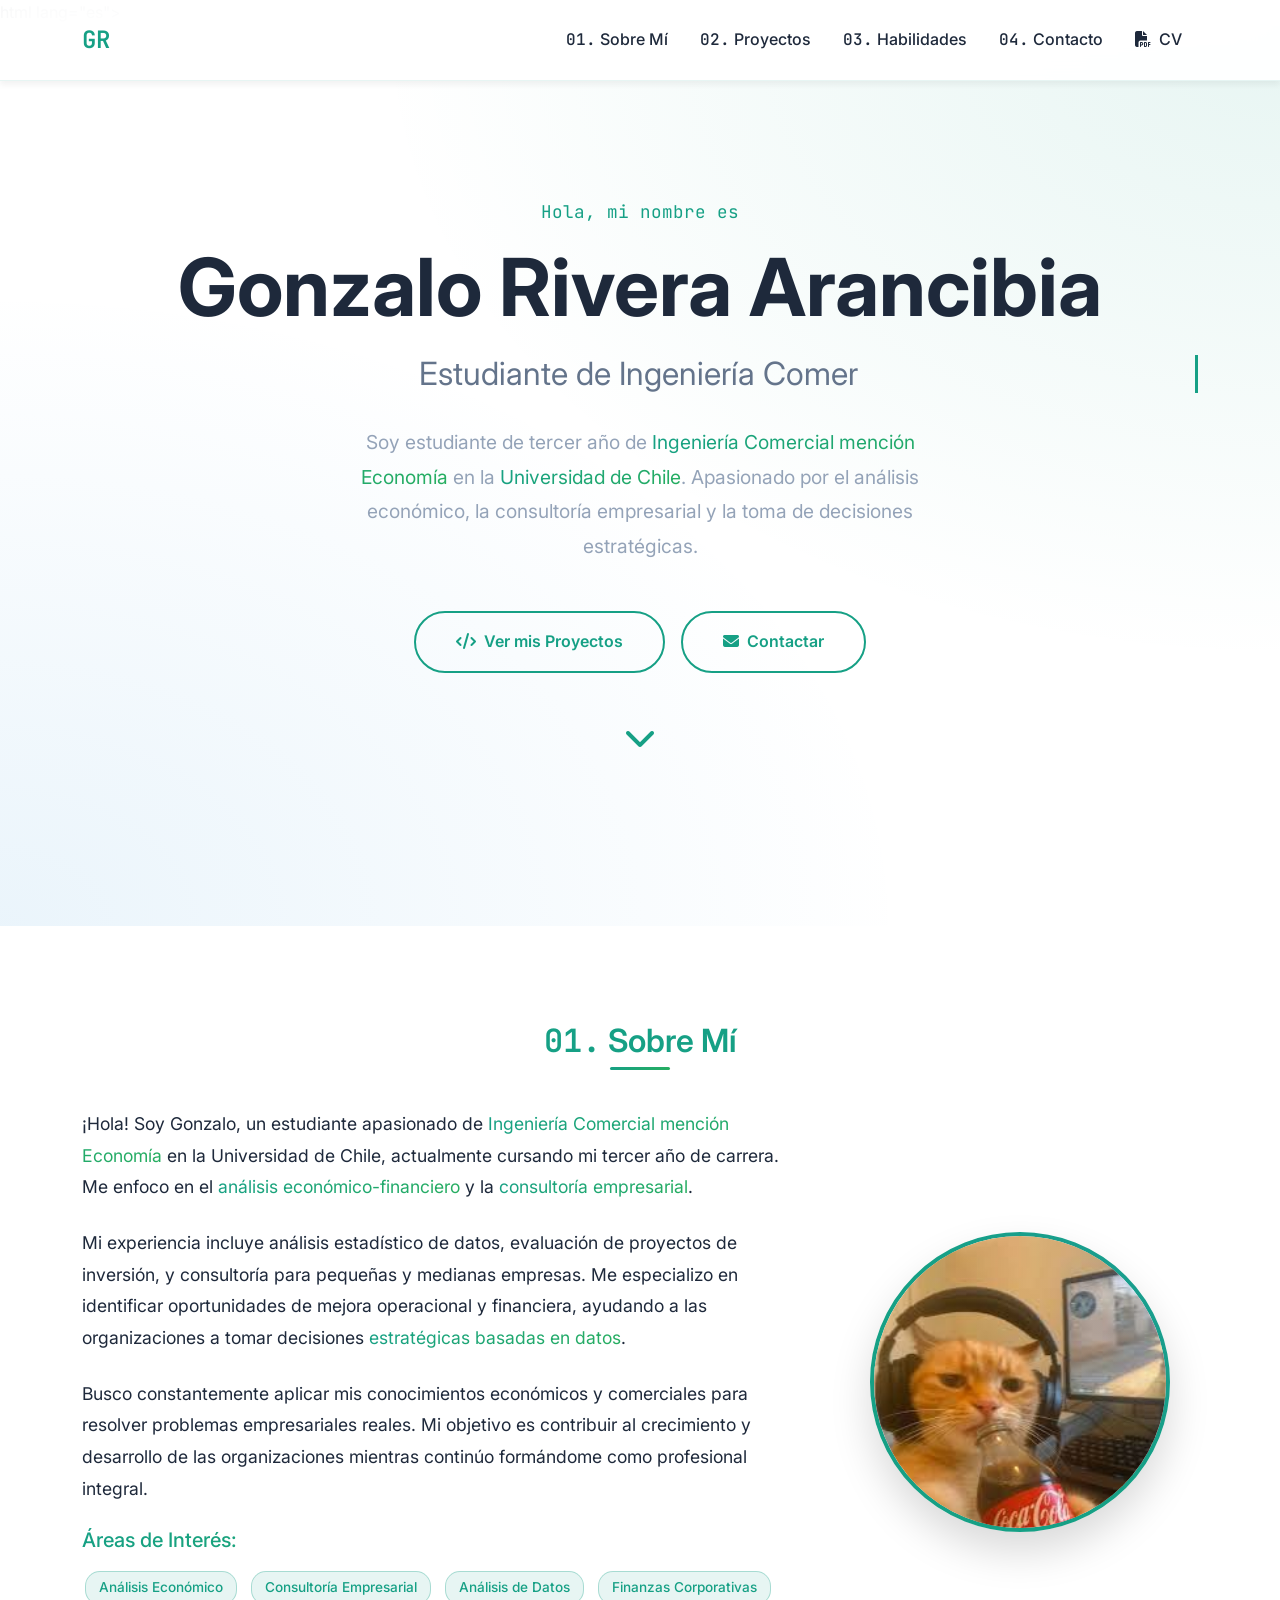
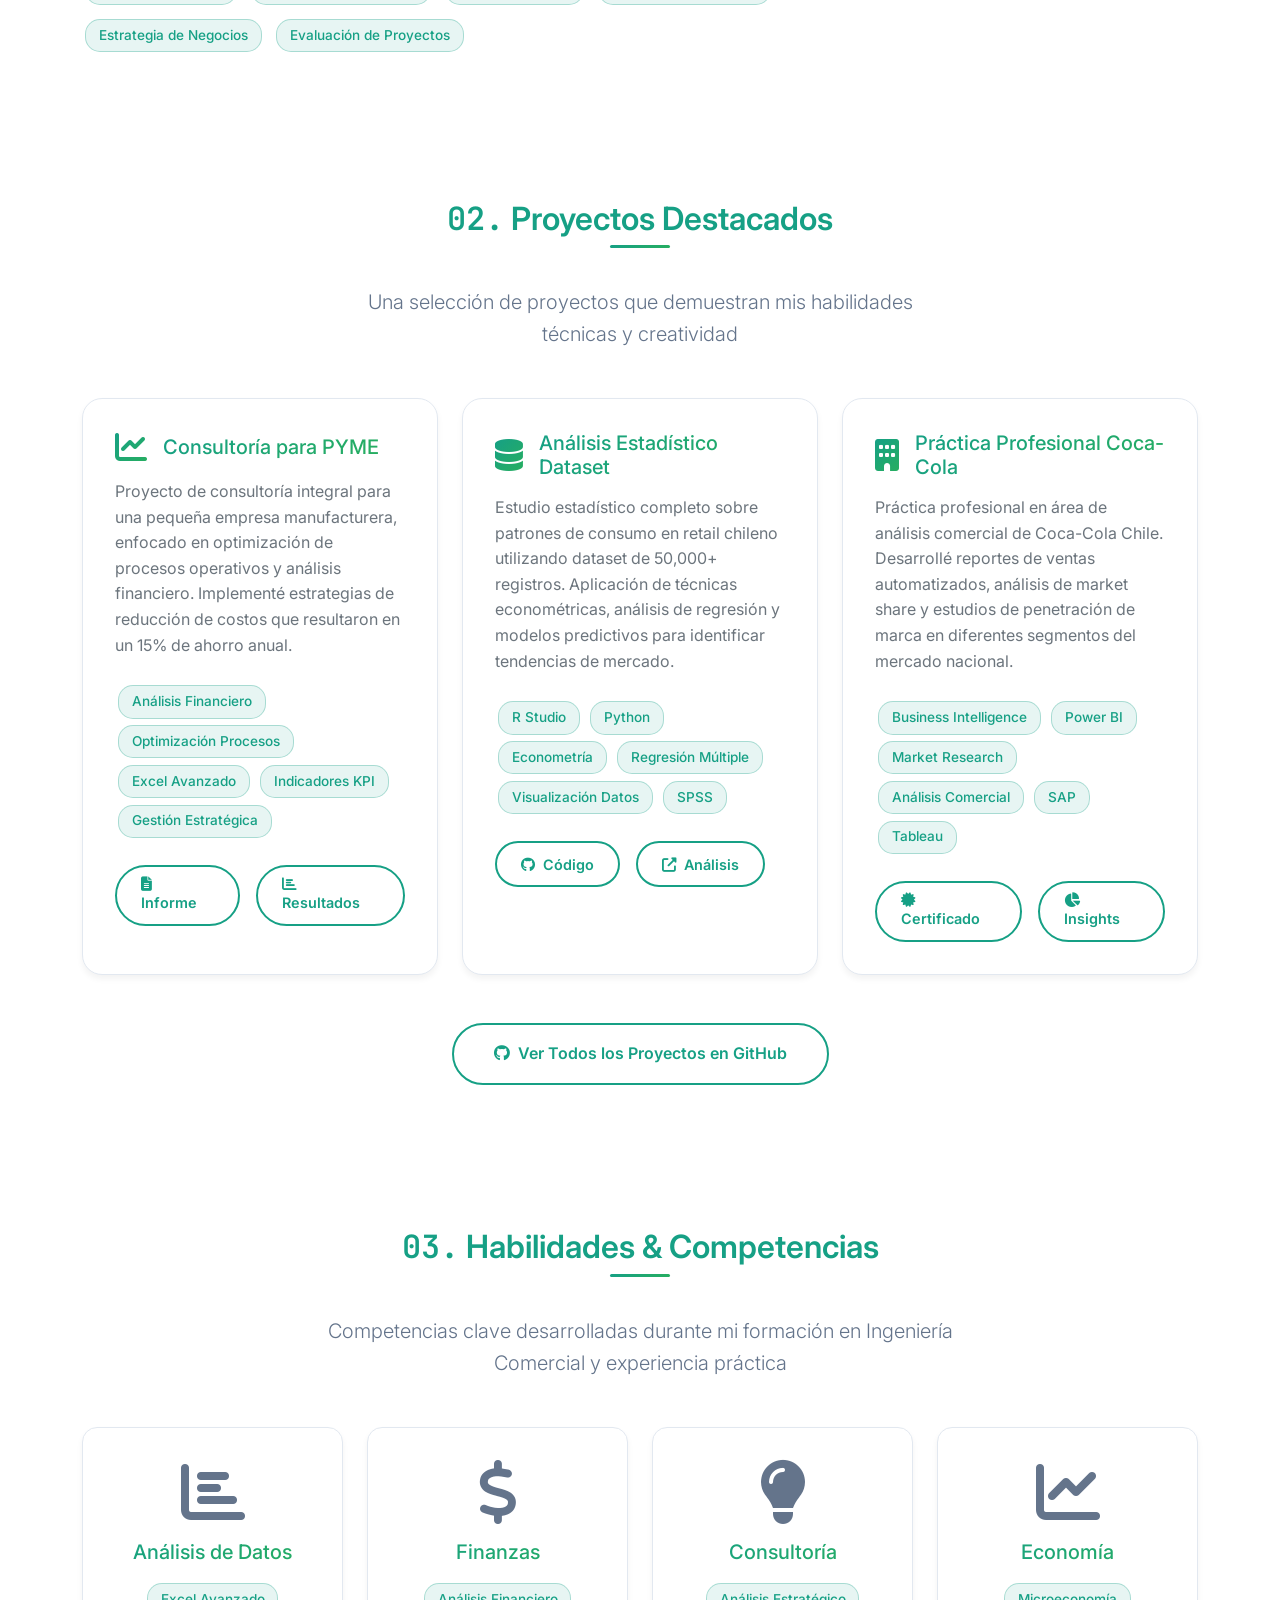
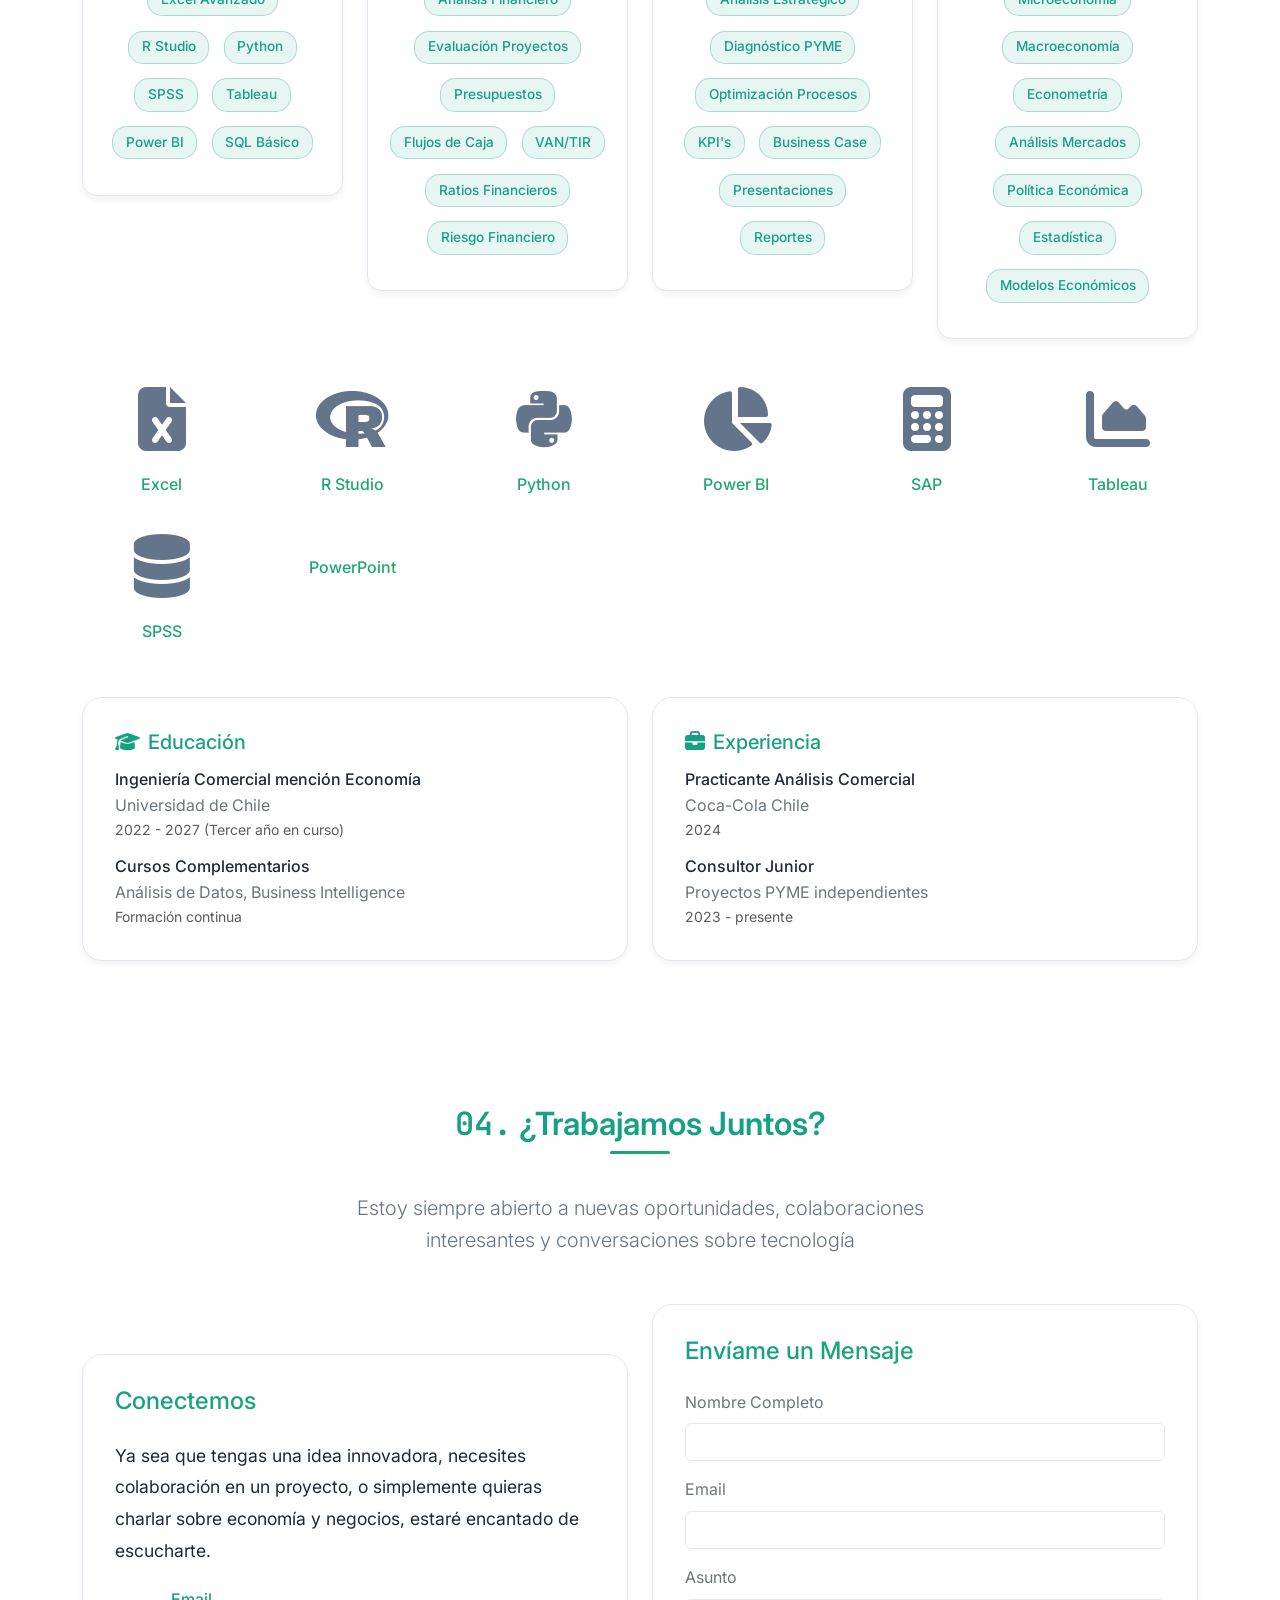
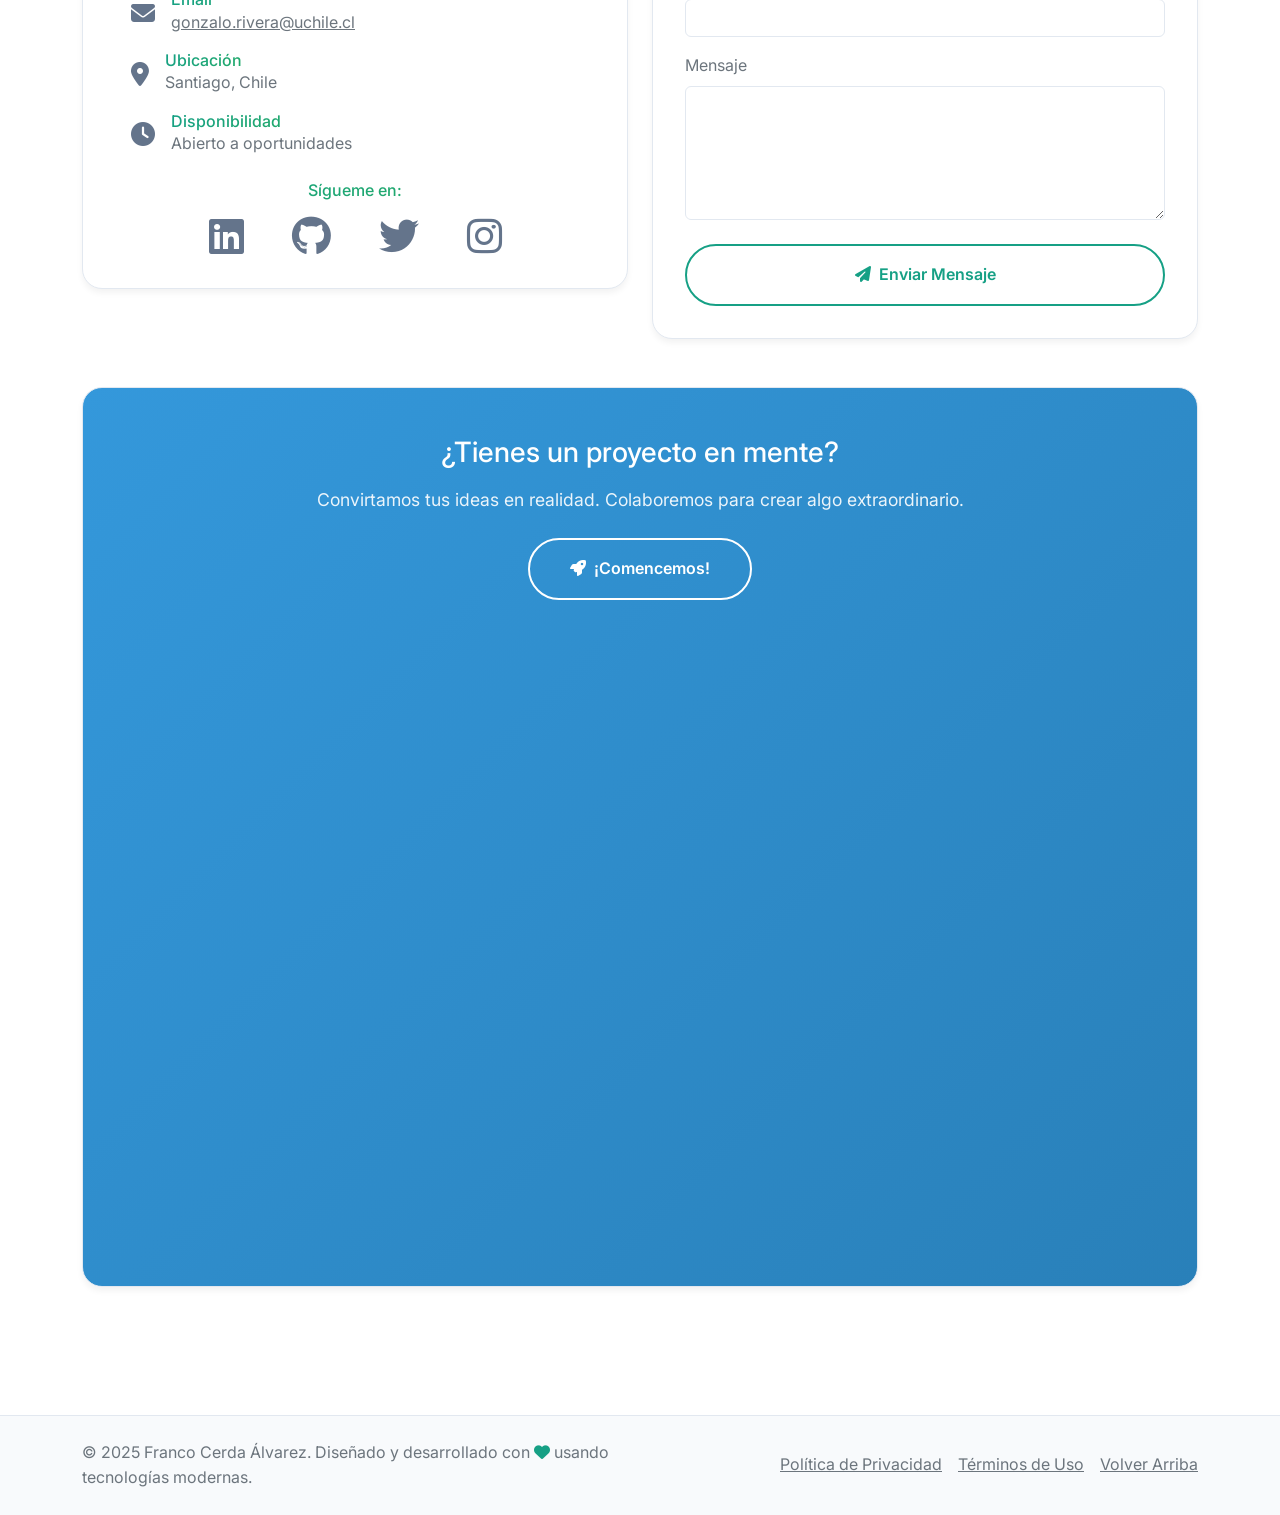
==== commit 4b027379: "upload folder" ====
--- a/index.html
+++ b/index.html
@@ -1,28 +1,30 @@
-<!DOCTYPE html>
-<html lang="es">
+<!DOCTYPE html    <!-- Open Graph Meta Tags -->
+    <meta property="og:title" content="Gonzalo Rivera Arancibia | Estudiante de Ingeniería Comercial">
+    <meta property="og:description" content="Portafolio profesional de Gonzalo Rivera - Estudiante de Ingeniería Comercial mención Economía">
+    <meta property="og:image" content="https://francocerda.github.io/assets/images/og-image.png">html lang="es">
 <head>
     <meta charset="UTF-8">
     <meta name="viewport" content="width=device-width, initial-scale=1.0">
-    <title>Franco Cerda Álvarez | Ingeniero Civil Informático & IA</title>
+    <title>Gonzalo Rivera Arancibia | Estudiante de Ingeniería Comercial</title>
     
     <!-- SEO Meta Tags -->
-    <meta name="description" content="Portafolio de Franco Cerda Álvarez - Estudiante de Ingeniería Civil Informática especializado en IA y Ciencia de Datos">
-    <meta name="keywords" content="Franco Cerda, Ingeniero Informático, Inteligencia Artificial, Machine Learning, Ciencia de Datos, Portafolio">
-    <meta name="author" content="Franco Cerda Álvarez">
+    <meta name="description" content="Portafolio de Gonzalo Rivera Arancibia - Estudiante de Ingeniería Comercial mención Economía en Universidad de Chile">
+    <meta name="keywords" content="Gonzalo Rivera, Ingeniería Comercial, Economía, Universidad de Chile, Análisis de Datos, Consultoría, Portafolio">
+    <meta name="author" content="Gonzalo Rivera Arancibia">
     <meta name="robots" content="index, follow">
     <link rel="canonical" href="https://francocerda.github.io">
 
     <!-- Open Graph Meta Tags -->
-    <meta property="og:title" content="Franco Cerda Álvarez | Ingeniero Civil Informático & IA">
-    <meta property="og:description" content="Portafolio profesional de Franco Cerda - Especialista en IA y Ciencia de Datos">
+    <meta property="og:title" content="Franco Cerda Álvarez | Estudiante de Ingeniería Comercial">
+    <meta property="og:description" content="Portafolio profesional de Franco Cerda - Estudiante de Ingeniería Comercial mención Economía"
     <meta property="og:image" content="https://francocerda.github.io/assets/images/og-image.png">
     <meta property="og:url" content="https://francocerda.github.io">
     <meta property="og:type" content="website">
 
     <!-- Twitter Card Meta Tags -->
     <meta name="twitter:card" content="summary_large_image">
-    <meta name="twitter:title" content="Franco Cerda Álvarez | Ingeniero Civil Informático & IA">
-    <meta name="twitter:description" content="Portafolio profesional de Franco Cerda - Especialista en IA y Ciencia de Datos">
+    <meta name="twitter:title" content="Gonzalo Rivera Arancibia | Estudiante de Ingeniería Comercial">
+    <meta name="twitter:description" content="Portafolio profesional de Gonzalo Rivera - Estudiante de Ingeniería Comercial mención Economía">
     <meta name="twitter:image" content="https://francocerda.github.io/assets/images/twitter-card.png">
 
     <!-- Favicons -->
@@ -49,7 +51,7 @@
     <!-- =========== NAVEGACIÓN MEJORADA =========== -->
     <nav id="navbar" class="navbar navbar-expand-lg navbar-dark fixed-top">
         <div class="container">
-            <a class="navbar-brand" href="#" data-aos="fade-right">FC</a>
+            <a class="navbar-brand" href="#" data-aos="fade-right">GR</a>
             
             <button class="navbar-toggler" type="button" data-bs-toggle="collapse" data-bs-target="#navbarNav" aria-controls="navbarNav" aria-expanded="false" aria-label="Toggle navigation">
                 <span class="navbar-toggler-icon"></span>
@@ -95,22 +97,22 @@
                     Hola, mi nombre es
                 </p>
                 <h1 class="hero-title" data-aos="fade-up" data-aos-delay="200">
-                    Franco Cerda Álvarez
+                    Gonzalo Rivera Arancibia
                 </h1>
                 <h2 class="hero-subtitle typing-animation" data-aos="fade-up" data-aos-delay="300">
-                    Ingeniero Civil Informático & Especialista en IA
+                    Estudiante de Ingeniería Comercial mención Economía
                 </h2>
                         <p class="hero-description" data-aos="fade-up" data-aos-delay="400">
-                    Soy estudiante de penúltimo año de <span class="text-gradient">Ingeniería Civil Informática</span> 
-                    y futuro postulante a un magíster en <span class="text-gradient">Inteligencia Artificial y Ciencia de Datos</span>. 
-                    Apasionado por la tecnología, la física y la innovación.
+                    Soy estudiante de tercer año de <span class="text-gradient">Ingeniería Comercial mención Economía</span> 
+                    en la <span class="text-gradient">Universidad de Chile</span>. 
+                    Apasionado por el análisis económico, la consultoría empresarial y la toma de decisiones estratégicas.
                 </p>
                 
                 <div class="d-flex flex-column flex-md-row gap-3 justify-content-center align-items-center" data-aos="fade-up" data-aos-delay="500">
                     <a href="#projects" class="btn-custom">
                         <i class="fas fa-code me-2"></i>Ver mis Proyectos
                     </a>
-                    <a href="mailto:franco.cerda@sansano.usm.cl" class="btn-custom">
+                    <a href="mailto:gonzalo.rivera@uchile.cl" class="btn-custom">
                         <i class="fas fa-envelope me-2"></i>Contactar
                     </a>
                 </div>
@@ -137,33 +139,33 @@
                 <div class="col-lg-8" data-aos="fade-right" data-aos-delay="200">
                     <div class="pe-lg-4">
                         <p class="mb-4" style="font-size: 1.1rem; line-height: 1.8;">
-                            ¡Hola! Soy Franco, un estudiante apasionado de ingeniería con un profundo interés en la 
-                            <span class="text-gradient">inteligencia artificial</span> y la <span class="text-gradient">ciencia de datos</span>. 
-                            Mi enfoque está en crear soluciones tecnológicas innovadoras que resuelvan problemas reales.
+                            ¡Hola! Soy Gonzalo, un estudiante apasionado de <span class="text-gradient">Ingeniería Comercial mención Economía</span> 
+                            en la Universidad de Chile, actualmente cursando mi tercer año de carrera. Me enfoco en el 
+                            <span class="text-gradient">análisis económico-financiero</span> y la <span class="text-gradient">consultoría empresarial</span>.
                         </p>
                         
                         <p class="mb-4" style="font-size: 1.1rem; line-height: 1.8;">
-                            Me especializo en el desarrollo de sistemas inteligentes, automatización de procesos y 
-                            análisis de datos. Mi experiencia incluye machine learning, desarrollo web full-stack, 
-                            y administración de sistemas. Disfruto experimentando con nuevas tecnologías en mi 
-                            <span class="text-gradient">servidor casero</span>, desde virtualización hasta contenedores con Docker.
+                            Mi experiencia incluye análisis estadístico de datos, evaluación de proyectos de inversión, 
+                            y consultoría para pequeñas y medianas empresas. Me especializo en identificar oportunidades 
+                            de mejora operacional y financiera, ayudando a las organizaciones a tomar decisiones 
+                            <span class="text-gradient">estratégicas basadas en datos</span>.
                         </p>
                         
                         <p class="mb-4" style="font-size: 1.1rem; line-height: 1.8;">
-                            Busco constantemente aplicar mis habilidades para resolver problemas del mundo real y 
-                            colaborar en proyectos desafiantes que marquen la diferencia. Mi objetivo es contribuir 
-                            al avance de la tecnología mientras continúo aprendiendo y creciendo profesionalmente.
+                            Busco constantemente aplicar mis conocimientos económicos y comerciales para resolver 
+                            problemas empresariales reales. Mi objetivo es contribuir al crecimiento y desarrollo 
+                            de las organizaciones mientras continúo formándome como profesional integral.
                         </p>
                         
                         <div class="mt-4">
                             <h5 class="text-gradient mb-3">Áreas de Interés:</h5>
                             <div class="d-flex flex-wrap gap-2">
-                                <span class="tech-badge">Inteligencia Artificial</span>
-                                <span class="tech-badge">Machine Learning</span>
-                                <span class="tech-badge">Ciencia de Datos</span>
-                                <span class="tech-badge">DevOps</span>
-                                <span class="tech-badge">Cloud Computing</span>
-                                <span class="tech-badge">Física Computacional</span>
+                                <span class="tech-badge">Análisis Económico</span>
+                                <span class="tech-badge">Consultoría Empresarial</span>
+                                <span class="tech-badge">Análisis de Datos</span>
+                                <span class="tech-badge">Finanzas Corporativas</span>
+                                <span class="tech-badge">Estrategia de Negocios</span>
+                                <span class="tech-badge">Evaluación de Proyectos</span>
                             </div>
                         </div>
                     </div>
@@ -171,9 +173,9 @@
                 
                 <div class="col-lg-4 text-center" data-aos="fade-left" data-aos-delay="400">
                         <div class="position-relative d-inline-block">
-                        <img src="" 
+                        <img src="assets/images/profile.jpg" 
                              class="profile-image" 
-                             alt="Franco Cerda Álvarez - Perfil Profesional">
+                             alt="Gonzalo Rivera Arancibia - Perfil Profesional">
                         <div class="position-absolute top-0 start-0 w-100 h-100 rounded-circle" 
                              style="background: linear-gradient(45deg, transparent 50%, rgba(59, 130, 246, 0.1) 100%);"></div>
                     </div>
@@ -193,27 +195,60 @@
             </div>
             
             <div class="row g-4">
-                <!-- Proyecto 1 - Servidor Casero -->
+                <!-- Proyecto 1 - Consultoría PYME -->
                 <div class="col-lg-4 col-md-6" data-aos="fade-up" data-aos-delay="200">
                     <div class="custom-card">
                         <div class="d-flex align-items-center mb-3">
-                            <i class="fas fa-server text-gradient me-3" style="font-size: 2rem;"></i>
-                            <h5 class="mb-0 text-gradient">Homelab Avanzado</h5>
+                            <i class="fas fa-chart-line text-gradient me-3" style="font-size: 2rem;"></i>
+                            <h5 class="mb-0 text-gradient">Consultoría para PYME</h5>
                         </div>
                         
                         <p class="text-secondary mb-4">
-                            Infraestructura auto-hospedada completa con servicios containerizados usando Docker, 
-                            proxy reverso con Traefik, y certificados SSL automáticos de Let's Encrypt. 
-                            Incluye monitoreo, backups automatizados y alta disponibilidad.
+                            Proyecto de consultoría integral para una pequeña empresa manufacturera, enfocado en 
+                            optimización de procesos operativos y análisis financiero. Implementé estrategias 
+                            de reducción de costos que resultaron en un 15% de ahorro anual.
                         </p>
                         
                         <div class="mb-4">
-                            <span class="tech-badge">Docker</span>
-                            <span class="tech-badge">Linux</span>
-                            <span class="tech-badge">Traefik</span>
-                            <span class="tech-badge">Nginx</span>
-                            <span class="tech-badge">PostgreSQL</span>
-                            <span class="tech-badge">Redis</span>
+                            <span class="tech-badge">Análisis Financiero</span>
+                            <span class="tech-badge">Optimización Procesos</span>
+                            <span class="tech-badge">Excel Avanzado</span>
+                            <span class="tech-badge">Indicadores KPI</span>
+                            <span class="tech-badge">Gestión Estratégica</span>
+                        </div>
+                        
+                        <div class="d-flex gap-3">
+                            <a href="#" class="btn-custom" style="padding: 0.6rem 1.5rem; font-size: 0.9rem;">
+                                <i class="fas fa-file-alt me-2"></i>Informe
+                            </a>
+                            <a href="#" class="btn-custom" style="padding: 0.6rem 1.5rem; font-size: 0.9rem;">
+                                <i class="fas fa-chart-bar me-2"></i>Resultados
+                            </a>
+                        </div>
+                    </div>
+                </div>
+                
+                <!-- Proyecto 2 - Estudio Estadístico -->
+                <div class="col-lg-4 col-md-6" data-aos="fade-up" data-aos-delay="300">
+                    <div class="custom-card">
+                        <div class="d-flex align-items-center mb-3">
+                            <i class="fas fa-database text-gradient me-3" style="font-size: 2rem;"></i>
+                            <h5 class="mb-0 text-gradient">Análisis Estadístico Dataset</h5>
+                        </div>
+                        
+                        <p class="text-secondary mb-4">
+                            Estudio estadístico completo sobre patrones de consumo en retail chileno utilizando 
+                            dataset de 50,000+ registros. Aplicación de técnicas econométricas, análisis de regresión 
+                            y modelos predictivos para identificar tendencias de mercado.
+                        </p>
+                        
+                        <div class="mb-4">
+                            <span class="tech-badge">R Studio</span>
+                            <span class="tech-badge">Python</span>
+                            <span class="tech-badge">Econometría</span>
+                            <span class="tech-badge">Regresión Múltiple</span>
+                            <span class="tech-badge">Visualización Datos</span>
+                            <span class="tech-badge">SPSS</span>
                         </div>
                         
                         <div class="d-flex gap-3">
@@ -221,177 +256,41 @@
                                 <i class="fab fa-github me-2"></i>Código
                             </a>
                             <a href="#" class="btn-custom" style="padding: 0.6rem 1.5rem; font-size: 0.9rem;">
-                                <i class="fas fa-external-link-alt me-2"></i>Demo
+                                <i class="fas fa-external-link-alt me-2"></i>Análisis
                             </a>
                         </div>
                     </div>
                 </div>
                 
-                <!-- Proyecto 2 - Sistema de ML -->
-                <div class="col-lg-4 col-md-6" data-aos="fade-up" data-aos-delay="300">
-                    <div class="custom-card">
-                        <div class="d-flex align-items-center mb-3">
-                            <i class="fas fa-brain text-gradient me-3" style="font-size: 2rem;"></i>
-                            <h5 class="mb-0 text-gradient">Sistema de ML Predictivo</h5>
-                        </div>
-                        
-                        <p class="text-secondary mb-4">
-                            Plataforma de machine learning para análisis predictivo con interfaz web interactiva. 
-                            Implementa múltiples algoritmos de ML, visualización de datos en tiempo real y 
-                            API RESTful para integración con sistemas externos.
-                        </p>
-                        
-                        <div class="mb-4">
-                            <span class="tech-badge">Python</span>
-                            <span class="tech-badge">TensorFlow</span>
-                            <span class="tech-badge">Flask</span>
-                            <span class="tech-badge">Pandas</span>
-                            <span class="tech-badge">Plotly</span>
-                            <span class="tech-badge">SQLAlchemy</span>
-                        </div>
-                        
-                        <div class="d-flex gap-3">
-                            <a href="#" class="btn-custom" style="padding: 0.6rem 1.5rem; font-size: 0.9rem;">
-                                <i class="fab fa-github me-2"></i>Código
-                            </a>
-                            <a href="#" class="btn-custom" style="padding: 0.6rem 1.5rem; font-size: 0.9rem;">
-                                <i class="fas fa-external-link-alt me-2"></i>Demo
-                            </a>
-                        </div>
-                    </div>
-                </div>
-                
-                <!-- Proyecto 3 - App Web Full-Stack -->
+                <!-- Proyecto 3 - Práctica Coca-Cola -->
                 <div class="col-lg-4 col-md-6" data-aos="fade-up" data-aos-delay="400">
                     <div class="custom-card">
                         <div class="d-flex align-items-center mb-3">
-                            <i class="fas fa-globe text-gradient me-3" style="font-size: 2rem;"></i>
-                            <h5 class="mb-0 text-gradient">Dashboard Analytics</h5>
+                            <i class="fas fa-building text-gradient me-3" style="font-size: 2rem;"></i>
+                            <h5 class="mb-0 text-gradient">Práctica Profesional Coca-Cola</h5>
                         </div>
                         
                         <p class="text-secondary mb-4">
-                            Aplicación web full-stack para visualización y análisis de datos empresariales. 
-                            Frontend moderno con React, backend robusto con Node.js, autenticación JWT 
-                            y base de datos optimizada.
+                            Práctica profesional en área de análisis comercial de Coca-Cola Chile. Desarrollé 
+                            reportes de ventas automatizados, análisis de market share y estudios de penetración 
+                            de marca en diferentes segmentos del mercado nacional.
                         </p>
                         
                         <div class="mb-4">
-                            <span class="tech-badge">React</span>
-                            <span class="tech-badge">Node.js</span>
-                            <span class="tech-badge">Express</span>
-                            <span class="tech-badge">MongoDB</span>
-                            <span class="tech-badge">Chart.js</span>
-                            <span class="tech-badge">JWT</span>
+                            <span class="tech-badge">Business Intelligence</span>
+                            <span class="tech-badge">Power BI</span>
+                            <span class="tech-badge">Market Research</span>
+                            <span class="tech-badge">Análisis Comercial</span>
+                            <span class="tech-badge">SAP</span>
+                            <span class="tech-badge">Tableau</span>
                         </div>
                         
                         <div class="d-flex gap-3">
                             <a href="#" class="btn-custom" style="padding: 0.6rem 1.5rem; font-size: 0.9rem;">
-                                <i class="fab fa-github me-2"></i>Código
+                                <i class="fas fa-certificate me-2"></i>Certificado
                             </a>
                             <a href="#" class="btn-custom" style="padding: 0.6rem 1.5rem; font-size: 0.9rem;">
-                                <i class="fas fa-external-link-alt me-2"></i>Demo
-                            </a>
-                        </div>
-                    </div>
-                </div>
-                
-                <!-- Proyecto 4 - IoT & Automation -->
-                <div class="col-lg-4 col-md-6" data-aos="fade-up" data-aos-delay="500">
-                    <div class="custom-card">
-                        <div class="d-flex align-items-center mb-3">
-                            <i class="fas fa-microchip text-gradient me-3" style="font-size: 2rem;"></i>
-                            <h5 class="mb-0 text-gradient">Sistema IoT Inteligente</h5>
-                        </div>
-                        
-                        <p class="text-secondary mb-4">
-                            Red de sensores IoT con análisis de datos en tiempo real y automatización inteligente. 
-                            Monitoreo ambiental, alertas predictivas y control remoto mediante aplicación móvil 
-                            y dashboard web.
-                        </p>
-                        
-                        <div class="mb-4">
-                            <span class="tech-badge">Arduino</span>
-                            <span class="tech-badge">Raspberry Pi</span>
-                            <span class="tech-badge">MQTT</span>
-                            <span class="tech-badge">InfluxDB</span>
-                            <span class="tech-badge">Grafana</span>
-                            <span class="tech-badge">Python</span>
-                        </div>
-                        
-                        <div class="d-flex gap-3">
-                            <a href="#" class="btn-custom" style="padding: 0.6rem 1.5rem; font-size: 0.9rem;">
-                                <i class="fab fa-github me-2"></i>Código
-                            </a>
-                            <a href="#" class="btn-custom" style="padding: 0.6rem 1.5rem; font-size: 0.9rem;">
-                                <i class="fas fa-external-link-alt me-2"></i>Demo
-                            </a>
-                        </div>
-                    </div>
-                </div>
-                
-                <!-- Proyecto 5 - Blockchain DApp -->
-                <div class="col-lg-4 col-md-6" data-aos="fade-up" data-aos-delay="600">
-                    <div class="custom-card">
-                        <div class="d-flex align-items-center mb-3">
-                            <i class="fab fa-ethereum text-gradient me-3" style="font-size: 2rem;"></i>
-                            <h5 class="mb-0 text-gradient">DApp Blockchain</h5>
-                        </div>
-                        
-                        <p class="text-secondary mb-4">
-                            Aplicación descentralizada (DApp) construida sobre Ethereum con smart contracts para 
-                            gestión transparente de activos digitales. Interfaz web3 moderna y integración 
-                            con MetaMask para transacciones seguras.
-                        </p>
-                        
-                        <div class="mb-4">
-                            <span class="tech-badge">Solidity</span>
-                            <span class="tech-badge">Web3.js</span>
-                            <span class="tech-badge">Ethereum</span>
-                            <span class="tech-badge">Truffle</span>
-                            <span class="tech-badge">MetaMask</span>
-                            <span class="tech-badge">IPFS</span>
-                        </div>
-                        
-                        <div class="d-flex gap-3">
-                            <a href="#" class="btn-custom" style="padding: 0.6rem 1.5rem; font-size: 0.9rem;">
-                                <i class="fab fa-github me-2"></i>Código
-                            </a>
-                            <a href="#" class="btn-custom" style="padding: 0.6rem 1.5rem; font-size: 0.9rem;">
-                                <i class="fas fa-external-link-alt me-2"></i>Demo
-                            </a>
-                        </div>
-                    </div>
-                </div>
-                
-                <!-- Proyecto 6 - Mobile App -->
-                <div class="col-lg-4 col-md-6" data-aos="fade-up" data-aos-delay="700">
-                    <div class="custom-card">
-                        <div class="d-flex align-items-center mb-3">
-                            <i class="fas fa-mobile-alt text-gradient me-3" style="font-size: 2rem;"></i>
-                            <h5 class="mb-0 text-gradient">App Móvil Multiplataforma</h5>
-                        </div>
-                        
-                        <p class="text-secondary mb-4">
-                            Aplicación móvil cross-platform para gestión de productividad personal con 
-                            sincronización en la nube, notificaciones inteligentes y análisis de patrones 
-                            de comportamiento mediante IA.
-                        </p>
-                        
-                        <div class="mb-4">
-                            <span class="tech-badge">React Native</span>
-                            <span class="tech-badge">Firebase</span>
-                            <span class="tech-badge">Redux</span>
-                            <span class="tech-badge">TypeScript</span>
-                            <span class="tech-badge">Expo</span>
-                            <span class="tech-badge">ML Kit</span>
-                        </div>
-                        
-                        <div class="d-flex gap-3">
-                            <a href="#" class="btn-custom" style="padding: 0.6rem 1.5rem; font-size: 0.9rem;">
-                                <i class="fab fa-github me-2"></i>Código
-                            </a>
-                            <a href="#" class="btn-custom" style="padding: 0.6rem 1.5rem; font-size: 0.9rem;">
-                                <i class="fas fa-external-link-alt me-2"></i>Demo
+                                <i class="fas fa-chart-pie me-2"></i>Insights
                             </a>
                         </div>
                     </div>
@@ -410,129 +309,121 @@
         <section id="skills" class="py-5 my-5">
             <div class="text-center mb-5">
                 <h2 class="section-title" data-aos="fade-up">
-                    <span class="font-mono">03.</span> Habilidades & Tecnologías
+                    <span class="font-mono">03.</span> Habilidades & Competencias
                 </h2>
                 <p class="lead" data-aos="fade-up" data-aos-delay="100" style="color: var(--text-secondary); max-width: 700px; margin: 0 auto;">
-                    Un arsenal completo de herramientas y tecnologías que domino para crear soluciones innovadoras
+                    Competencias clave desarrolladas durante mi formación en Ingeniería Comercial y experiencia práctica
                 </p>
             </div>
             
             <!-- Categorías de Habilidades -->
             <div class="row g-4 mb-5">
-                <!-- Frontend -->
+                <!-- Análisis y Datos -->
                 <div class="col-lg-3 col-md-6" data-aos="fade-up" data-aos-delay="200">
                     <div class="skill-item">
-                        <i class="fas fa-palette tech-icon"></i>
-                        <h5 class="text-gradient mb-3">Frontend</h5>
+                        <i class="fas fa-chart-bar tech-icon"></i>
+                        <h5 class="text-gradient mb-3">Análisis de Datos</h5>
                         <div class="d-flex flex-wrap justify-content-center gap-2">
-                            <span class="tech-badge">React</span>
-                            <span class="tech-badge">Vue.js</span>
-                            <span class="tech-badge">TypeScript</span>
-                            <span class="tech-badge">HTML5/CSS3</span>
-                            <span class="tech-badge">Sass/SCSS</span>
-                            <span class="tech-badge">Bootstrap</span>
-                            <span class="tech-badge">Tailwind</span>
-                        </div>
-                    </div>
-                </div>
-                
-                <!-- Backend -->
+                            <span class="tech-badge">Excel Avanzado</span>
+                            <span class="tech-badge">R Studio</span>
+                            <span class="tech-badge">Python</span>
+                            <span class="tech-badge">SPSS</span>
+                            <span class="tech-badge">Tableau</span>
+                            <span class="tech-badge">Power BI</span>
+                            <span class="tech-badge">SQL Básico</span>
+                        </div>
+                    </div>
+                </div>
+                
+                <!-- Finanzas -->
                 <div class="col-lg-3 col-md-6" data-aos="fade-up" data-aos-delay="300">
                     <div class="skill-item">
-                        <i class="fas fa-server tech-icon"></i>
-                        <h5 class="text-gradient mb-3">Backend</h5>
+                        <i class="fas fa-dollar-sign tech-icon"></i>
+                        <h5 class="text-gradient mb-3">Finanzas</h5>
                         <div class="d-flex flex-wrap justify-content-center gap-2">
-                            <span class="tech-badge">Python</span>
-                            <span class="tech-badge">Node.js</span>
-                            <span class="tech-badge">Java</span>
-                            <span class="tech-badge">Flask/Django</span>
-                            <span class="tech-badge">Express.js</span>
-                            <span class="tech-badge">API REST</span>
-                            <span class="tech-badge">GraphQL</span>
-                        </div>
-                    </div>
-                </div>
-                
-                <!-- Data Science & AI -->
+                            <span class="tech-badge">Análisis Financiero</span>
+                            <span class="tech-badge">Evaluación Proyectos</span>
+                            <span class="tech-badge">Presupuestos</span>
+                            <span class="tech-badge">Flujos de Caja</span>
+                            <span class="tech-badge">VAN/TIR</span>
+                            <span class="tech-badge">Ratios Financieros</span>
+                            <span class="tech-badge">Riesgo Financiero</span>
+                        </div>
+                    </div>
+                </div>
+                
+                <!-- Consultoría y Estrategia -->
                 <div class="col-lg-3 col-md-6" data-aos="fade-up" data-aos-delay="400">
                     <div class="skill-item">
-                        <i class="fas fa-brain tech-icon"></i>
-                        <h5 class="text-gradient mb-3">IA & Data Science</h5>
+                        <i class="fas fa-lightbulb tech-icon"></i>
+                        <h5 class="text-gradient mb-3">Consultoría</h5>
                         <div class="d-flex flex-wrap justify-content-center gap-2">
-                            <span class="tech-badge">TensorFlow</span>
-                            <span class="tech-badge">PyTorch</span>
-                            <span class="tech-badge">Scikit-learn</span>
-                            <span class="tech-badge">Pandas</span>
-                            <span class="tech-badge">NumPy</span>
-                            <span class="tech-badge">Jupyter</span>
-                            <span class="tech-badge">Matplotlib</span>
-                        </div>
-                    </div>
-                </div>
-                
-                <!-- DevOps & Cloud -->
+                            <span class="tech-badge">Análisis Estratégico</span>
+                            <span class="tech-badge">Diagnóstico PYME</span>
+                            <span class="tech-badge">Optimización Procesos</span>
+                            <span class="tech-badge">KPI's</span>
+                            <span class="tech-badge">Business Case</span>
+                            <span class="tech-badge">Presentaciones</span>
+                            <span class="tech-badge">Reportes</span>
+                        </div>
+                    </div>
+                </div>
+                
+                <!-- Economía -->
                 <div class="col-lg-3 col-md-6" data-aos="fade-up" data-aos-delay="500">
                     <div class="skill-item">
-                        <i class="fas fa-cloud tech-icon"></i>
-                        <h5 class="text-gradient mb-3">DevOps & Cloud</h5>
+                        <i class="fas fa-chart-line tech-icon"></i>
+                        <h5 class="text-gradient mb-3">Economía</h5>
                         <div class="d-flex flex-wrap justify-content-center gap-2">
-                            <span class="tech-badge">Docker</span>
-                            <span class="tech-badge">Kubernetes</span>
-                            <span class="tech-badge">AWS</span>
-                            <span class="tech-badge">Azure</span>
-                            <span class="tech-badge">CI/CD</span>
-                            <span class="tech-badge">Terraform</span>
-                            <span class="tech-badge">Ansible</span>
-                        </div>
-                    </div>
-                </div>
-            </div>
-            
-            <!-- Iconos de Tecnologías Principales -->
+                            <span class="tech-badge">Microeconomía</span>
+                            <span class="tech-badge">Macroeconomía</span>
+                            <span class="tech-badge">Econometría</span>
+                            <span class="tech-badge">Análisis Mercados</span>
+                            <span class="tech-badge">Política Económica</span>
+                            <span class="tech-badge">Estadística</span>
+                            <span class="tech-badge">Modelos Económicos</span>
+                        </div>
+                    </div>
+                </div>
+            </div>
+            
+            <!-- Herramientas Principales -->
             <div class="skills-grid" data-aos="fade-up" data-aos-delay="600">
                 <div class="text-center">
-                    <i class="fab fa-python tech-icon" title="Python - Desarrollo Backend y Data Science"></i>
+                    <i class="fas fa-file-excel tech-icon" title="Excel - Análisis y Modelado Financiero"></i>
+                    <h6 class="mt-2 text-gradient">Excel</h6>
+                </div>
+                <div class="text-center">
+                    <i class="fab fa-r-project tech-icon" title="R - Análisis Estadístico y Econométrico"></i>
+                    <h6 class="mt-2 text-gradient">R Studio</h6>
+                </div>
+                <div class="text-center">
+                    <i class="fab fa-python tech-icon" title="Python - Análisis de Datos y Automatización"></i>
                     <h6 class="mt-2 text-gradient">Python</h6>
                 </div>
                 <div class="text-center">
-                    <i class="fab fa-js-square tech-icon" title="JavaScript - Desarrollo Frontend y Backend"></i>
-                    <h6 class="mt-2 text-gradient">JavaScript</h6>
-                </div>
-                <div class="text-center">
-                    <i class="fab fa-react tech-icon" title="React - Desarrollo de Interfaces Modernas"></i>
-                    <h6 class="mt-2 text-gradient">React</h6>
-                </div>
-                <div class="text-center">
-                    <i class="fab fa-node-js tech-icon" title="Node.js - Runtime de JavaScript"></i>
-                    <h6 class="mt-2 text-gradient">Node.js</h6>
-                </div>
-                <div class="text-center">
-                    <i class="fab fa-docker tech-icon" title="Docker - Containerización y DevOps"></i>
-                    <h6 class="mt-2 text-gradient">Docker</h6>
-                </div>
-                <div class="text-center">
-                    <i class="fab fa-linux tech-icon" title="Linux - Administración de Sistemas"></i>
-                    <h6 class="mt-2 text-gradient">Linux</h6>
-                </div>
-                <div class="text-center">
-                    <i class="fas fa-database tech-icon" title="Bases de Datos - SQL y NoSQL"></i>
-                    <h6 class="mt-2 text-gradient">Databases</h6>
-                </div>
-                <div class="text-center">
-                    <i class="fab fa-git-alt tech-icon" title="Git - Control de Versiones"></i>
-                    <h6 class="mt-2 text-gradient">Git</h6>
-                </div>
-                <div class="text-center">
-                    <i class="fab fa-aws tech-icon" title="AWS - Servicios en la Nube"></i>
-                    <h6 class="mt-2 text-gradient">AWS</h6>
-                </div>
-                <div class="text-center">
-                    <i class="fas fa-brain tech-icon" title="Machine Learning - Inteligencia Artificial"></i>
-                    <h6 class="mt-2 text-gradient">AI/ML</h6>
-                </div>
-            </div>
-            
-            <!-- Certificaciones y Educación -->
+                    <i class="fas fa-chart-pie tech-icon" title="Power BI - Visualización de Datos"></i>
+                    <h6 class="mt-2 text-gradient">Power BI</h6>
+                </div>
+                <div class="text-center">
+                    <i class="fas fa-calculator tech-icon" title="SAP - Sistema de Gestión Empresarial"></i>
+                    <h6 class="mt-2 text-gradient">SAP</h6>
+                </div>
+                <div class="text-center">
+                    <i class="fas fa-chart-area tech-icon" title="Tableau - Análisis Visual de Datos"></i>
+                    <h6 class="mt-2 text-gradient">Tableau</h6>
+                </div>
+                <div class="text-center">
+                    <i class="fas fa-database tech-icon" title="SPSS - Análisis Estadístico"></i>
+                    <h6 class="mt-2 text-gradient">SPSS</h6>
+                </div>
+                <div class="text-center">
+                    <i class="fas fa-presentation tech-icon" title="PowerPoint - Presentaciones Ejecutivas"></i>
+                    <h6 class="mt-2 text-gradient">PowerPoint</h6>
+                </div>
+            </div>
+            
+            <!-- Educación y Experiencia -->
             <div class="row mt-5" data-aos="fade-up" data-aos-delay="700">
                 <div class="col-lg-6">
                     <div class="custom-card">
@@ -540,14 +431,14 @@
                             <i class="fas fa-graduation-cap me-2"></i>Educación
                         </h5>
                         <div class="mb-3">
-                            <h6 class="mb-1">Ingeniería Civil Informática</h6>
-                            <p class="text-secondary mb-0">Universidad Técnica Federico Santa María</p>
-                            <small class="text-muted">2022 - 2026 (En curso)</small>
+                            <h6 class="mb-1">Ingeniería Comercial mención Economía</h6>
+                            <p class="text-secondary mb-0">Universidad de Chile</p>
+                            <small class="text-muted">2022 - 2027 (Tercer año en curso)</small>
                         </div>
                         <div>
-                            <h6 class="mb-1">Magíster en IA y Ciencia de Datos</h6>
-                            <p class="text-secondary mb-0">Próxima meta académica</p>
-                            <small class="text-muted">2027 (Planificado)</small>
+                            <h6 class="mb-1">Cursos Complementarios</h6>
+                            <p class="text-secondary mb-0">Análisis de Datos, Business Intelligence</p>
+                            <small class="text-muted">Formación continua</small>
                         </div>
                     </div>
                 </div>
@@ -555,19 +446,17 @@
                 <div class="col-lg-6">
                     <div class="custom-card">
                         <h5 class="text-gradient mb-3">
-                            <i class="fas fa-certificate me-2"></i>Certificaciones
+                            <i class="fas fa-briefcase me-2"></i>Experiencia
                         </h5>
                         <div class="mb-3">
-                            <h6 class="mb-1">AWS Certified Solutions Architect</h6>
-                            <small class="text-muted">En progreso</small>
-                        </div>
-                        <div class="mb-3">
-                            <h6 class="mb-1">Google Cloud Professional ML Engineer</h6>
-                            <small class="text-muted">Objetivo 2025</small>
+                            <h6 class="mb-1">Practicante Análisis Comercial</h6>
+                            <p class="text-secondary mb-0">Coca-Cola Chile</p>
+                            <small class="text-muted">2024</small>
                         </div>
                         <div>
-                            <h6 class="mb-1">Certified Kubernetes Administrator</h6>
-                            <small class="text-muted">Objetivo 2025</small>
+                            <h6 class="mb-1">Consultor Junior</h6>
+                            <p class="text-secondary mb-0">Proyectos PYME independientes</p>
+                            <small class="text-muted">2023 - presente</small>
                         </div>
                     </div>
                 </div>
@@ -591,7 +480,7 @@
                         <h4 class="text-gradient mb-4">Conectemos</h4>
                         <p class="mb-4" style="font-size: 1.1rem; line-height: 1.8;">
                             Ya sea que tengas una idea innovadora, necesites colaboración en un proyecto, 
-                            o simplemente quieras charlar sobre tecnología e IA, estaré encantado de escucharte.
+                            o simplemente quieras charlar sobre economía y negocios, estaré encantado de escucharte.
                         </p>
                         
                         <div class="contact-info mb-4">
@@ -599,8 +488,8 @@
                                 <i class="fas fa-envelope contact-link me-3" style="font-size: 1.5rem;"></i>
                                 <div>
                                     <h6 class="mb-0 text-gradient">Email</h6>
-                                    <a href="mailto:franco.cerda@sansano.usm.cl" class="text-secondary">
-                                        franco.cerda@sansano.usm.cl
+                                    <a href="mailto:gonzalo.rivera@uchile.cl" class="text-secondary">
+                                        gonzalo.rivera@uchile.cl
                                     </a>
                                 </div>
                             </div>
@@ -609,7 +498,7 @@
                                 <i class="fas fa-map-marker-alt contact-link me-3" style="font-size: 1.5rem;"></i>
                                 <div>
                                     <h6 class="mb-0 text-gradient">Ubicación</h6>
-                                    <span class="text-secondary">Valparaíso, Chile</span>
+                                    <span class="text-secondary">Santiago, Chile</span>
                                 </div>
                             </div>
                             
@@ -626,16 +515,16 @@
                         <div class="social-links text-center">
                             <h6 class="text-gradient mb-3">Sígueme en:</h6>
                             <div class="d-flex justify-content-center gap-3">
-                                <a href="https://linkedin.com/in/franco-cerda" target="_blank" class="contact-link" title="LinkedIn">
+                                <a href="https://linkedin.com/in/gonzalo-rivera-arancibia" target="_blank" class="contact-link" title="LinkedIn">
                                     <i class="fab fa-linkedin"></i>
                                 </a>
-                                <a href="https://github.com/francocerda" target="_blank" class="contact-link" title="GitHub">
+                                <a href="https://github.com/griveraarancibia" target="_blank" class="contact-link" title="GitHub">
                                     <i class="fab fa-github"></i>
                                 </a>
-                                <a href="https://twitter.com/francocerda" target="_blank" class="contact-link" title="Twitter">
+                                <a href="https://twitter.com/griveraarancibia" target="_blank" class="contact-link" title="Twitter">
                                     <i class="fab fa-twitter"></i>
                                 </a>
-                                <a href="https://instagram.com/francocerda" target="_blank" class="contact-link" title="Instagram">
+                                <a href="https://instagram.com/griveraarancibia" target="_blank" class="contact-link" title="Instagram">
                                     <i class="fab fa-instagram"></i>
                                 </a>
                             </div>
--- a/assets/css/styles.css
+++ b/assets/css/styles.css
@@ -3,13 +3,13 @@
     --primary-bg: #ffffff;
     --secondary-bg: #f8fafc;
     --card-bg: #ffffff;
-    --accent-color: #3b82f6;
+    --accent-color: #16a085;
     --text-primary: #1e293b;
     --text-secondary: #64748b;
     --text-muted: #94a3b8;
     --border-color: #e2e8f0;
-    --gradient-primary: linear-gradient(135deg, #3b82f6 0%, #1d4ed8 100%);
-    --gradient-secondary: linear-gradient(135deg, #6366f1 0%, #8b5cf6 100%);
+    --gradient-primary: linear-gradient(135deg, #16a085 0%, #27ae60 100%);
+    --gradient-secondary: linear-gradient(135deg, #3498db 0%, #2980b9 100%);
     --shadow-light: 0 4px 6px rgba(0, 0, 0, 0.05);
     --shadow-medium: 0 10px 25px rgba(0, 0, 0, 0.1);
     --shadow-heavy: 0 20px 40px rgba(0, 0, 0, 0.15);
@@ -50,7 +50,7 @@
 }
 
 ::-webkit-scrollbar-thumb:hover {
-    background: #1d4ed8;
+    background: #27ae60;
 }
 
 /* ==================== TIPOGRAFÍA ==================== */
@@ -88,7 +88,7 @@
 .navbar {
     background: rgba(255, 255, 255, 0.95);
     backdrop-filter: blur(20px);
-    border-bottom: 1px solid rgba(59, 130, 246, 0.1);
+    border-bottom: 1px solid rgba(22, 160, 133, 0.1);
     transition: all 0.3s ease;
     padding: 1rem 0;
     box-shadow: var(--shadow-light);
@@ -145,7 +145,7 @@
 }
 
 .navbar-toggler-icon {
-    background-image: url("data:image/svg+xml,%3csvg xmlns='http://www.w3.org/2000/svg' viewBox='0 0 30 30'%3e%3cpath stroke='rgba%2859, 130, 246, 0.8%29' stroke-linecap='round' stroke-miterlimit='10' stroke-width='2' d='M4 7h22M4 15h22M4 23h22'/%3e%3c/svg%3e");
+    background-image: url("data:image/svg+xml,%3csvg xmlns='http://www.w3.org/2000/svg' viewBox='0 0 30 30'%3e%3cpath stroke='rgba%2822, 160, 133, 0.8%29' stroke-linecap='round' stroke-miterlimit='10' stroke-width='2' d='M4 7h22M4 15h22M4 23h22'/%3e%3c/svg%3e");
 }
 
 /* ==================== SECCIÓN HERO ==================== */
@@ -164,8 +164,8 @@
     left: 0;
     right: 0;
     bottom: 0;
-    background: radial-gradient(ellipse at top right, rgba(59, 130, 246, 0.1) 0%, transparent 50%),
-                radial-gradient(ellipse at bottom left, rgba(99, 102, 241, 0.1) 0%, transparent 50%);
+    background: radial-gradient(ellipse at top right, rgba(22, 160, 133, 0.1) 0%, transparent 50%),
+                radial-gradient(ellipse at bottom left, rgba(52, 152, 219, 0.1) 0%, transparent 50%);
     pointer-events: none;
 }
 
@@ -331,7 +331,7 @@
 
 .profile-image:hover {
     transform: scale(1.05);
-    box-shadow: 0 20px 40px rgba(59, 130, 246, 0.3);
+    box-shadow: 0 20px 40px rgba(22, 160, 133, 0.3);
 }
 
 .contact-link {
@@ -372,9 +372,9 @@
 }
 
 .tech-badge {
-    background: rgba(59, 130, 246, 0.1);
+    background: rgba(22, 160, 133, 0.1);
     color: var(--accent-color);
-    border: 1px solid rgba(59, 130, 246, 0.3);
+    border: 1px solid rgba(22, 160, 133, 0.3);
     padding: 0.3rem 0.8rem;
     border-radius: 15px;
     font-size: 0.85rem;
@@ -400,7 +400,7 @@
 .form-control:focus {
     background: var(--card-bg) !important;
     border-color: var(--accent-color) !important;
-    box-shadow: 0 0 0 0.2rem rgba(59, 130, 246, 0.25) !important;
+    box-shadow: 0 0 0 0.2rem rgba(22, 160, 133, 0.25) !important;
     color: var(--text-primary) !important;
 }
 
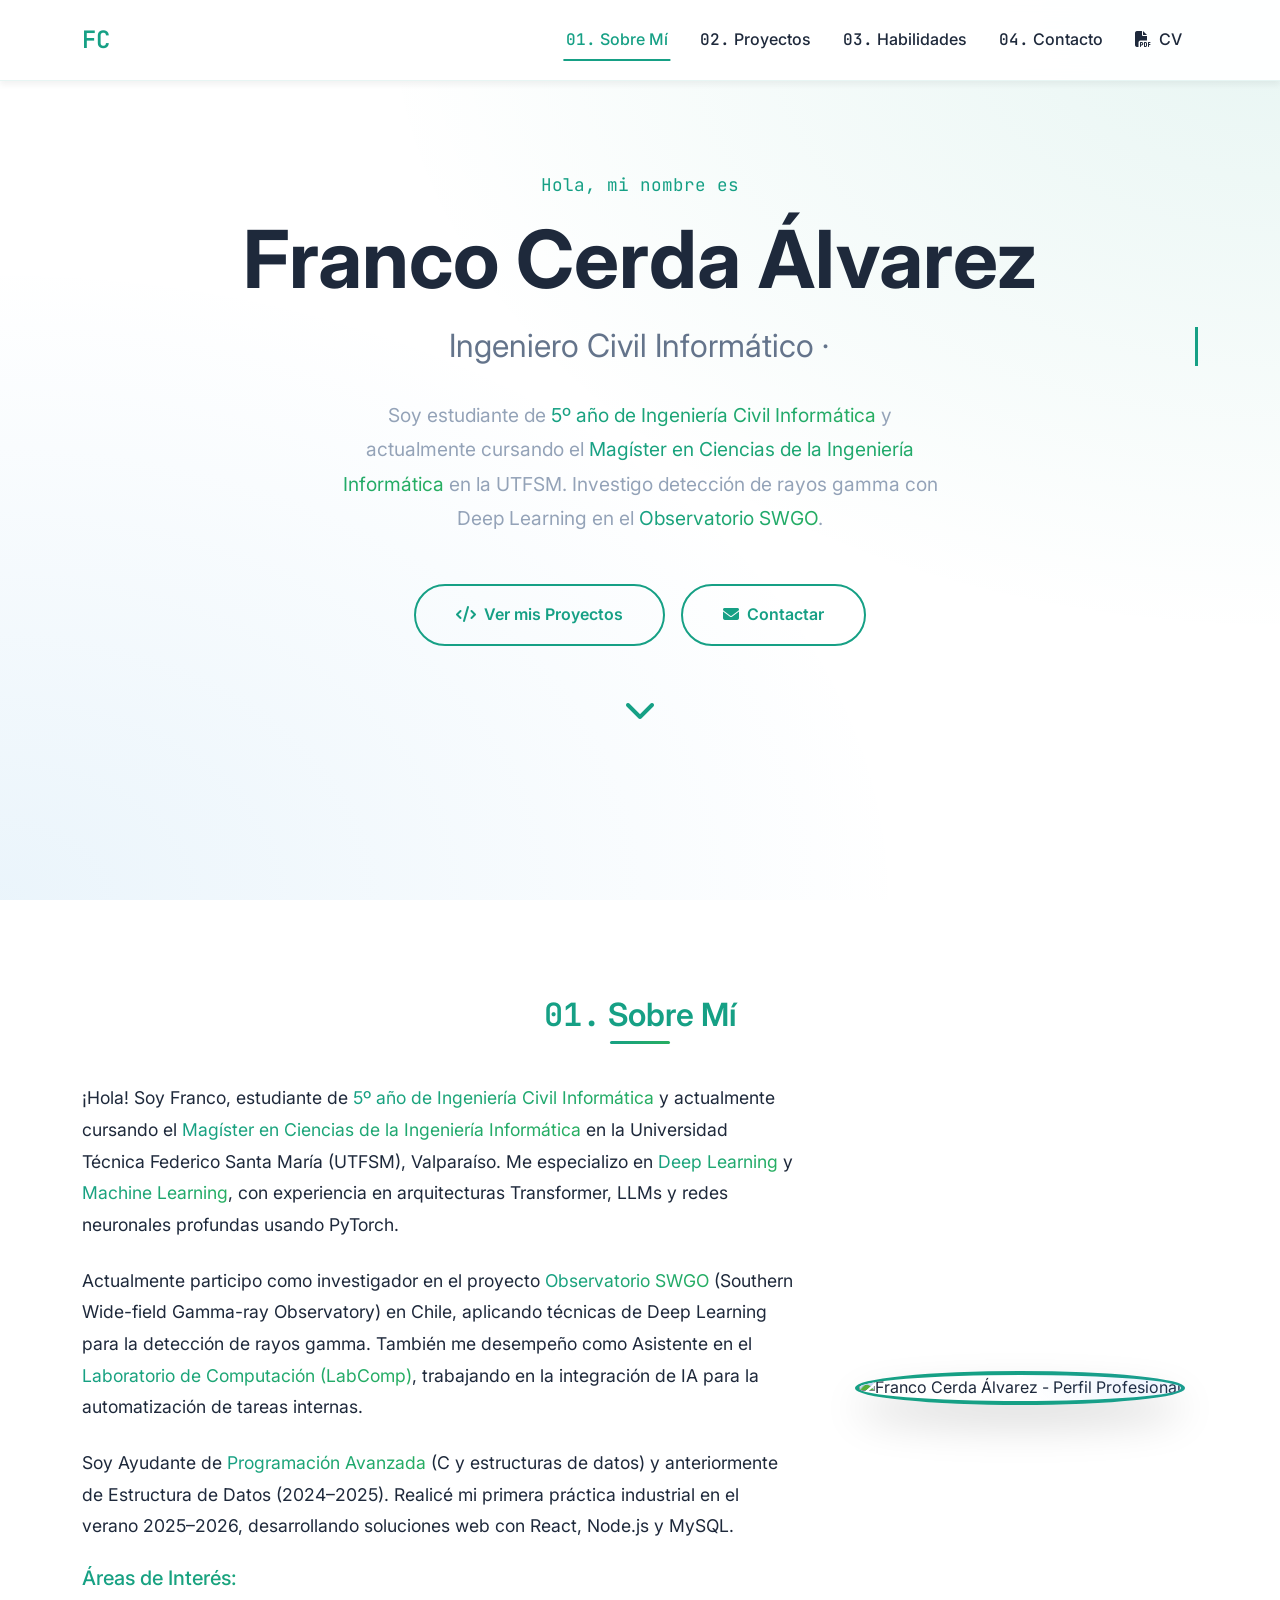
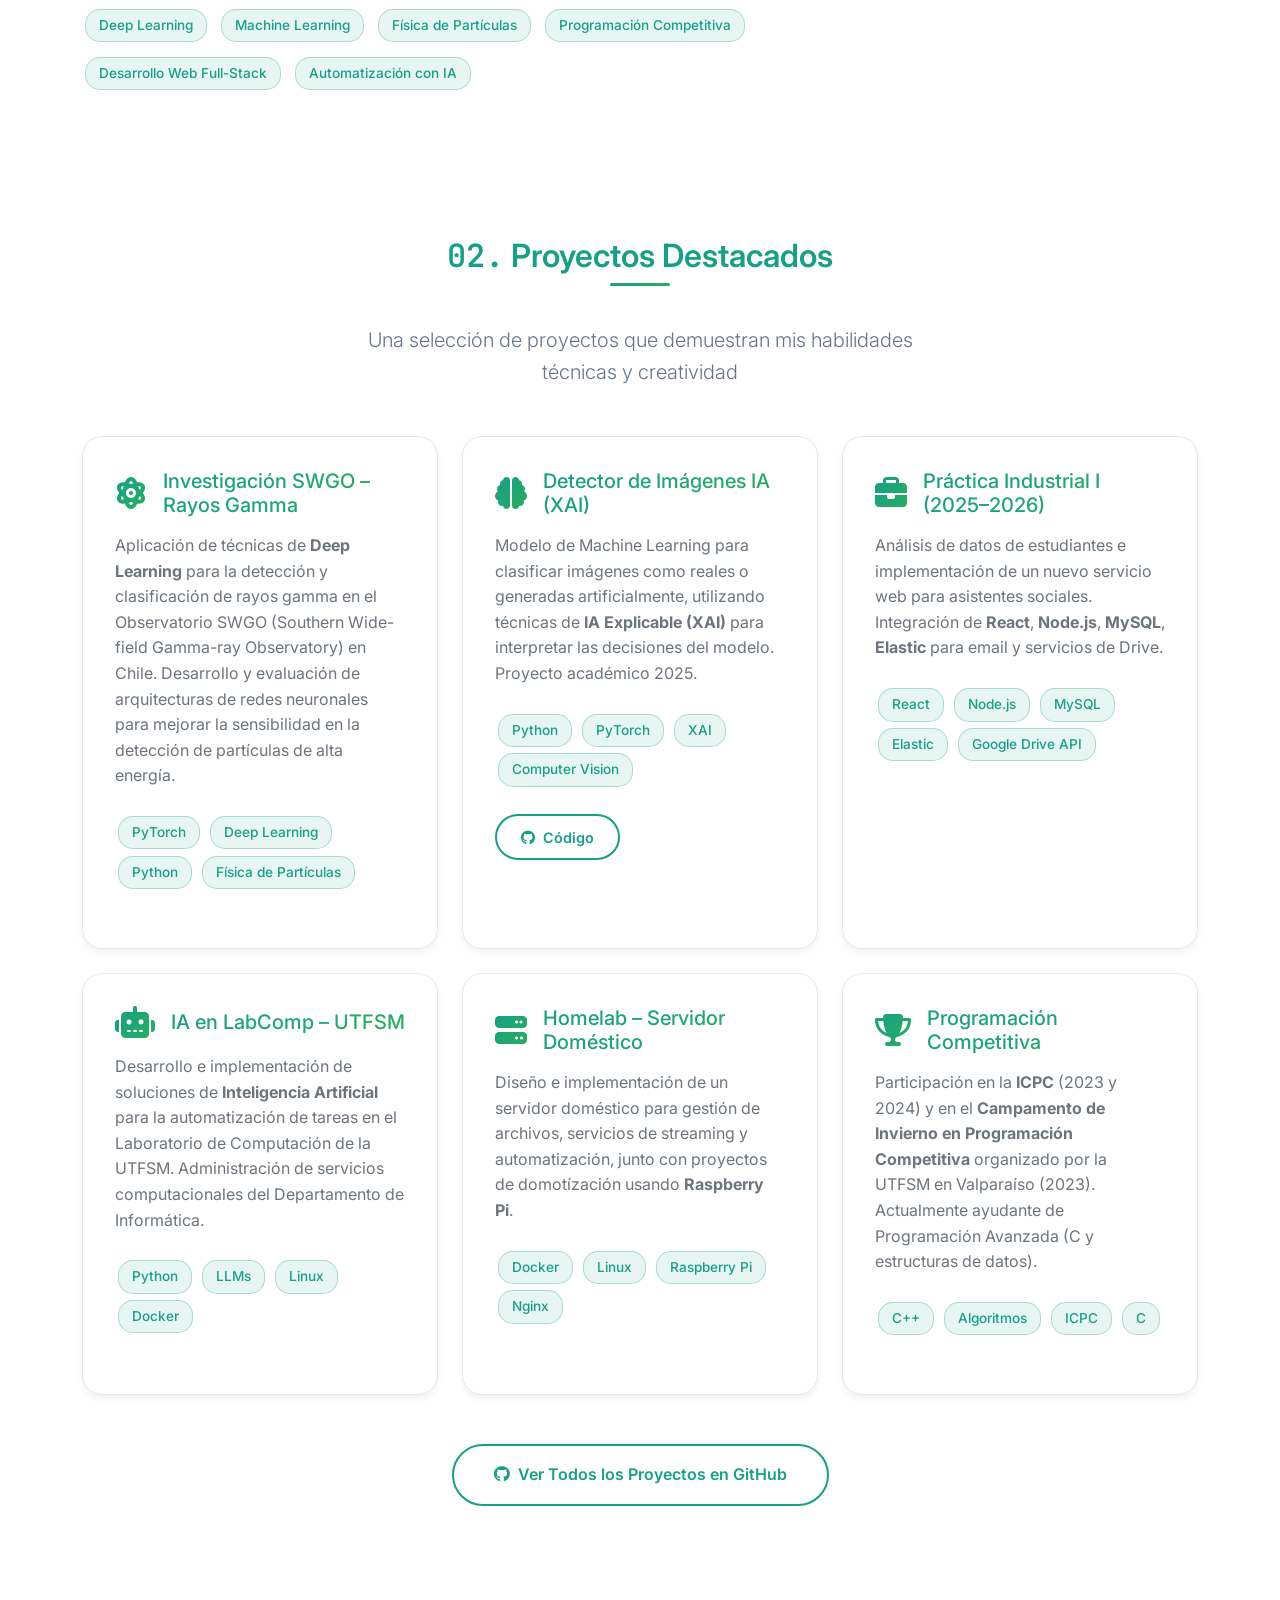
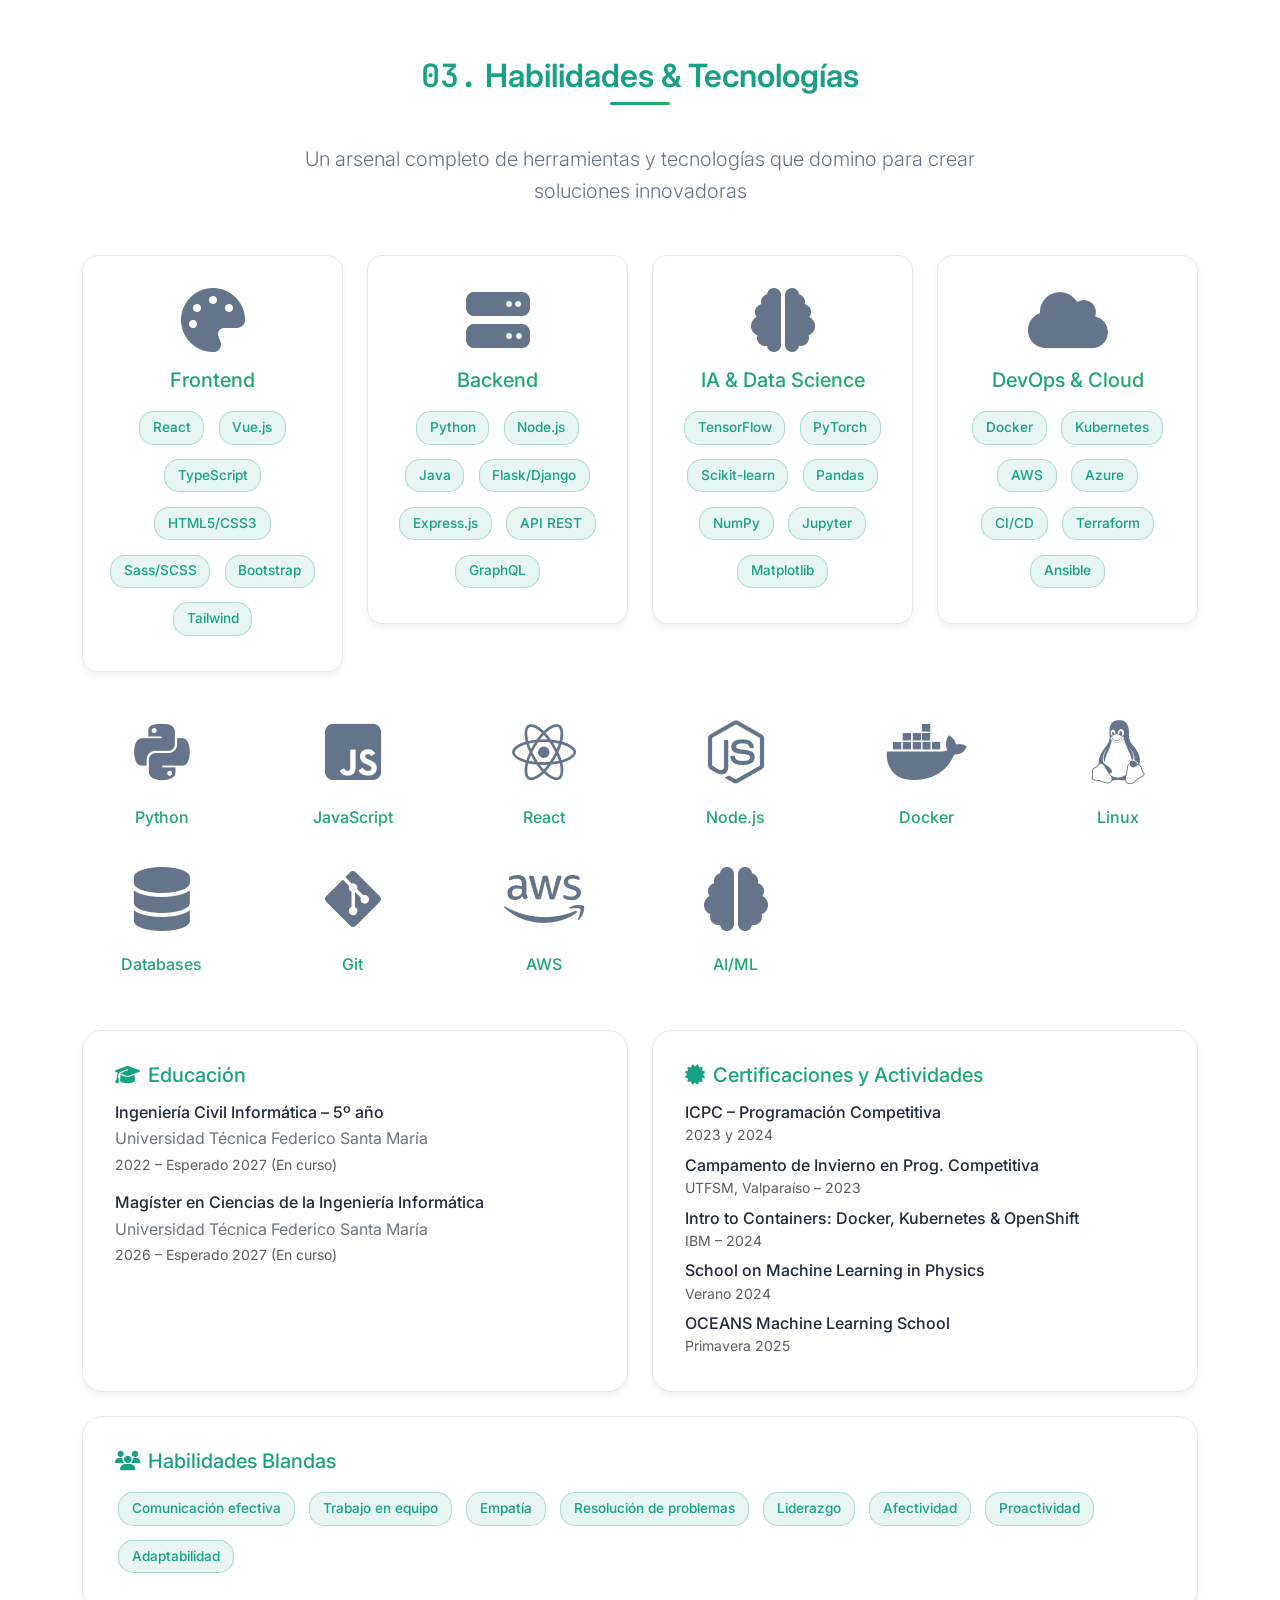
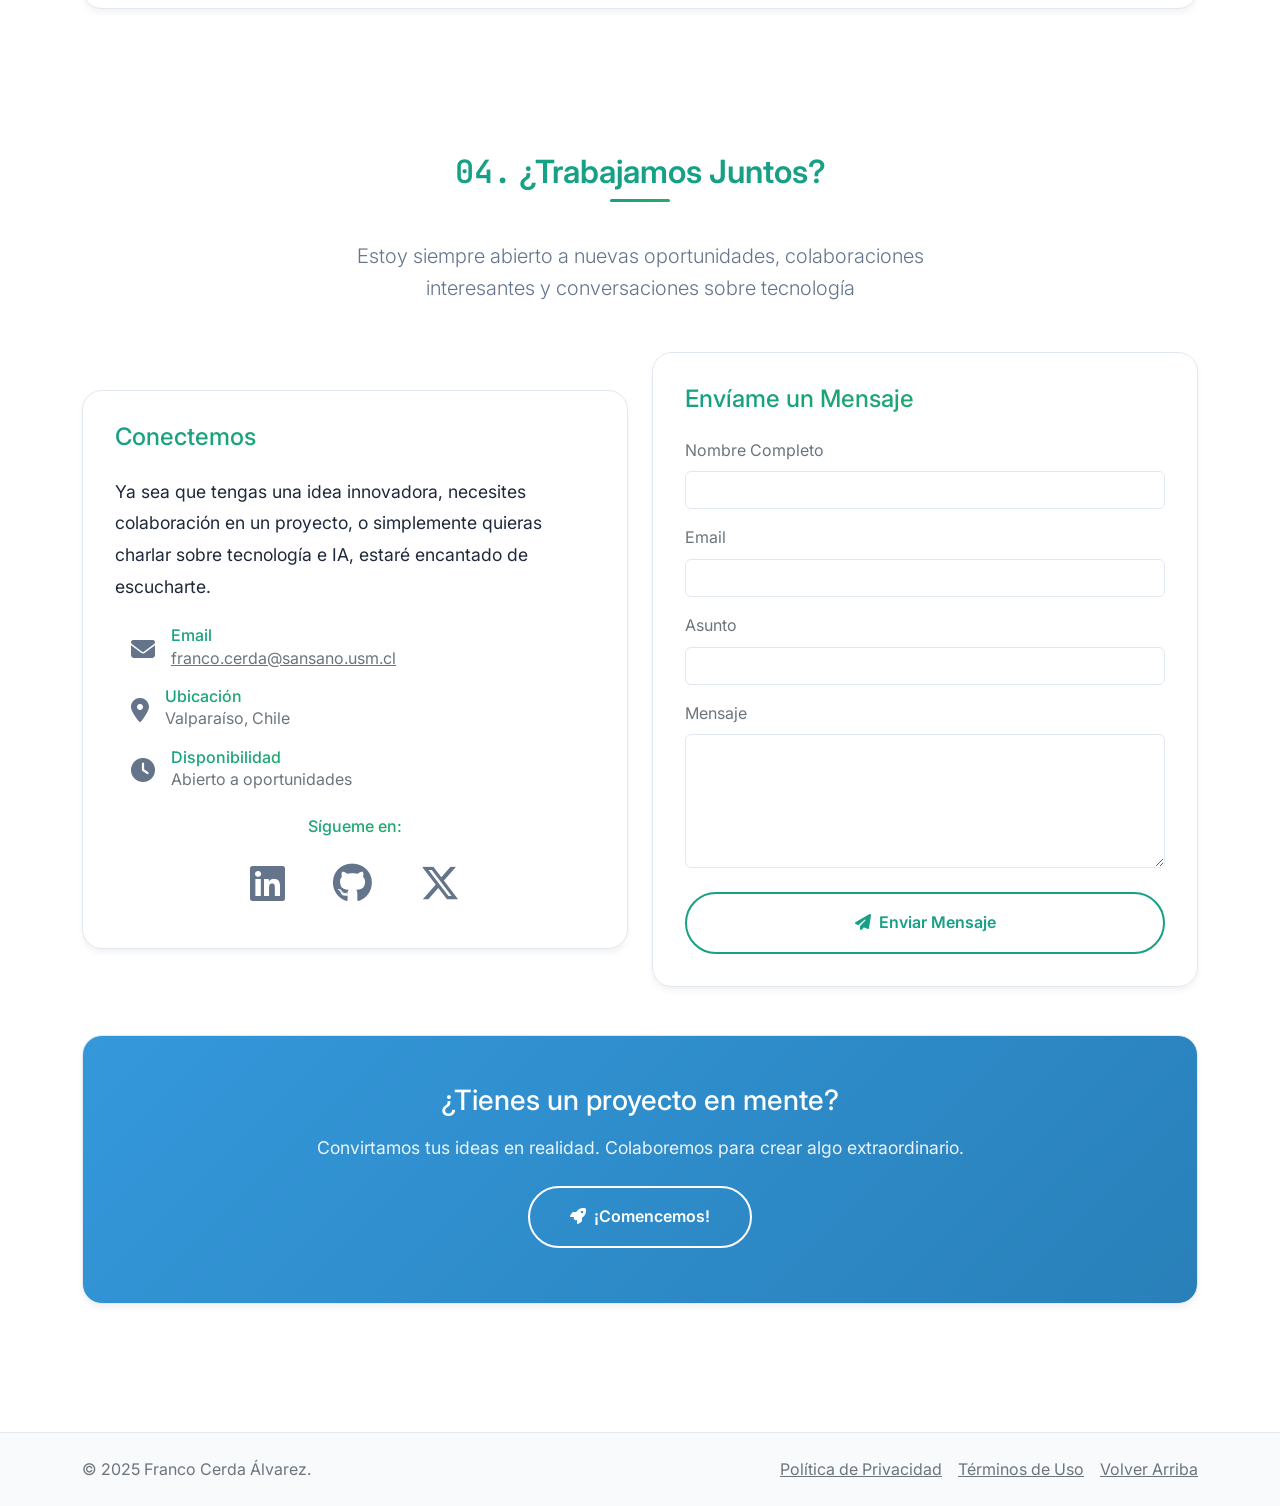
==== commit 2b90d54e: "update 2026-01" ====
--- a/index.html
+++ b/index.html
@@ -1,30 +1,28 @@
-<!DOCTYPE html    <!-- Open Graph Meta Tags -->
-    <meta property="og:title" content="Gonzalo Rivera Arancibia | Estudiante de Ingeniería Comercial">
-    <meta property="og:description" content="Portafolio profesional de Gonzalo Rivera - Estudiante de Ingeniería Comercial mención Economía">
-    <meta property="og:image" content="https://francocerda.github.io/assets/images/og-image.png">html lang="es">
+<!DOCTYPE html>
+<html lang="es">
 <head>
     <meta charset="UTF-8">
     <meta name="viewport" content="width=device-width, initial-scale=1.0">
-    <title>Gonzalo Rivera Arancibia | Estudiante de Ingeniería Comercial</title>
+    <title>Franco Cerda Álvarez | Ingeniero Civil Informático & IA</title>
     
     <!-- SEO Meta Tags -->
-    <meta name="description" content="Portafolio de Gonzalo Rivera Arancibia - Estudiante de Ingeniería Comercial mención Economía en Universidad de Chile">
-    <meta name="keywords" content="Gonzalo Rivera, Ingeniería Comercial, Economía, Universidad de Chile, Análisis de Datos, Consultoría, Portafolio">
-    <meta name="author" content="Gonzalo Rivera Arancibia">
+    <meta name="description" content="Portafolio de Franco Cerda Álvarez - Estudiante de Ingeniería Civil Informática especializado en IA y Ciencia de Datos">
+    <meta name="keywords" content="Franco Cerda, Ingeniero Informático, Inteligencia Artificial, Machine Learning, Ciencia de Datos, Portafolio">
+    <meta name="author" content="Franco Cerda Álvarez">
     <meta name="robots" content="index, follow">
     <link rel="canonical" href="https://francocerda.github.io">
 
     <!-- Open Graph Meta Tags -->
-    <meta property="og:title" content="Franco Cerda Álvarez | Estudiante de Ingeniería Comercial">
-    <meta property="og:description" content="Portafolio profesional de Franco Cerda - Estudiante de Ingeniería Comercial mención Economía"
+    <meta property="og:title" content="Franco Cerda Álvarez | Ingeniero Civil Informático & IA">
+    <meta property="og:description" content="Portafolio profesional de Franco Cerda - Especialista en IA y Ciencia de Datos">
     <meta property="og:image" content="https://francocerda.github.io/assets/images/og-image.png">
     <meta property="og:url" content="https://francocerda.github.io">
     <meta property="og:type" content="website">
 
     <!-- Twitter Card Meta Tags -->
     <meta name="twitter:card" content="summary_large_image">
-    <meta name="twitter:title" content="Gonzalo Rivera Arancibia | Estudiante de Ingeniería Comercial">
-    <meta name="twitter:description" content="Portafolio profesional de Gonzalo Rivera - Estudiante de Ingeniería Comercial mención Economía">
+    <meta name="twitter:title" content="Franco Cerda Álvarez | Ingeniero Civil Informático & IA">
+    <meta name="twitter:description" content="Portafolio profesional de Franco Cerda - Especialista en IA y Ciencia de Datos">
     <meta name="twitter:image" content="https://francocerda.github.io/assets/images/twitter-card.png">
 
     <!-- Favicons -->
@@ -51,7 +49,7 @@
     <!-- =========== NAVEGACIÓN MEJORADA =========== -->
     <nav id="navbar" class="navbar navbar-expand-lg navbar-dark fixed-top">
         <div class="container">
-            <a class="navbar-brand" href="#" data-aos="fade-right">GR</a>
+            <a class="navbar-brand" href="#" data-aos="fade-right">FC</a>
             
             <button class="navbar-toggler" type="button" data-bs-toggle="collapse" data-bs-target="#navbarNav" aria-controls="navbarNav" aria-expanded="false" aria-label="Toggle navigation">
                 <span class="navbar-toggler-icon"></span>
@@ -80,7 +78,7 @@
                         </a>
                     </li>
                     <li class="nav-item" data-aos="fade-down" data-aos-delay="500">
-                        <a class="nav-link" href="#resume" target="_blank">
+                        <a class="nav-link" href="assets/cv_franco_cerda.pdf" target="_blank">
                             <i class="fas fa-file-pdf me-2"></i>CV
                         </a>
                     </li>
@@ -97,22 +95,22 @@
                     Hola, mi nombre es
                 </p>
                 <h1 class="hero-title" data-aos="fade-up" data-aos-delay="200">
-                    Gonzalo Rivera Arancibia
+                    Franco Cerda Álvarez
                 </h1>
                 <h2 class="hero-subtitle typing-animation" data-aos="fade-up" data-aos-delay="300">
-                    Estudiante de Ingeniería Comercial mención Economía
+                    Ingeniero Civil Informático · Magíster · Investigador IA
                 </h2>
                         <p class="hero-description" data-aos="fade-up" data-aos-delay="400">
-                    Soy estudiante de tercer año de <span class="text-gradient">Ingeniería Comercial mención Economía</span> 
-                    en la <span class="text-gradient">Universidad de Chile</span>. 
-                    Apasionado por el análisis económico, la consultoría empresarial y la toma de decisiones estratégicas.
+                    Soy estudiante de <span class="text-gradient">5º año de Ingeniería Civil Informática</span>
+                    y actualmente cursando el <span class="text-gradient">Magíster en Ciencias de la Ingeniería Informática</span>
+                    en la UTFSM. Investigo detección de rayos gamma con Deep Learning en el <span class="text-gradient">Observatorio SWGO</span>.
                 </p>
                 
                 <div class="d-flex flex-column flex-md-row gap-3 justify-content-center align-items-center" data-aos="fade-up" data-aos-delay="500">
                     <a href="#projects" class="btn-custom">
                         <i class="fas fa-code me-2"></i>Ver mis Proyectos
                     </a>
-                    <a href="mailto:gonzalo.rivera@uchile.cl" class="btn-custom">
+                    <a href="mailto:franco.cerda@sansano.usm.cl" class="btn-custom">
                         <i class="fas fa-envelope me-2"></i>Contactar
                     </a>
                 </div>
@@ -139,33 +137,36 @@
                 <div class="col-lg-8" data-aos="fade-right" data-aos-delay="200">
                     <div class="pe-lg-4">
                         <p class="mb-4" style="font-size: 1.1rem; line-height: 1.8;">
-                            ¡Hola! Soy Gonzalo, un estudiante apasionado de <span class="text-gradient">Ingeniería Comercial mención Economía</span> 
-                            en la Universidad de Chile, actualmente cursando mi tercer año de carrera. Me enfoco en el 
-                            <span class="text-gradient">análisis económico-financiero</span> y la <span class="text-gradient">consultoría empresarial</span>.
+                            ¡Hola! Soy Franco, estudiante de <span class="text-gradient">5º año de Ingeniería Civil Informática</span>
+                            y actualmente cursando el <span class="text-gradient">Magíster en Ciencias de la Ingeniería Informática</span>
+                            en la Universidad Técnica Federico Santa María (UTFSM), Valparaíso. Me especializo en
+                            <span class="text-gradient">Deep Learning</span> y <span class="text-gradient">Machine Learning</span>,
+                            con experiencia en arquitecturas Transformer, LLMs y redes neuronales profundas usando PyTorch.
                         </p>
                         
                         <p class="mb-4" style="font-size: 1.1rem; line-height: 1.8;">
-                            Mi experiencia incluye análisis estadístico de datos, evaluación de proyectos de inversión, 
-                            y consultoría para pequeñas y medianas empresas. Me especializo en identificar oportunidades 
-                            de mejora operacional y financiera, ayudando a las organizaciones a tomar decisiones 
-                            <span class="text-gradient">estratégicas basadas en datos</span>.
+                            Actualmente participo como investigador en el proyecto <span class="text-gradient">Observatorio SWGO</span>
+                            (Southern Wide-field Gamma-ray Observatory) en Chile, aplicando técnicas de Deep Learning para
+                            la detección de rayos gamma. También me desempeño como Asistente en el
+                            <span class="text-gradient">Laboratorio de Computación (LabComp)</span>, trabajando en la
+                            integración de IA para la automatización de tareas internas.
                         </p>
                         
                         <p class="mb-4" style="font-size: 1.1rem; line-height: 1.8;">
-                            Busco constantemente aplicar mis conocimientos económicos y comerciales para resolver 
-                            problemas empresariales reales. Mi objetivo es contribuir al crecimiento y desarrollo 
-                            de las organizaciones mientras continúo formándome como profesional integral.
+                            Soy Ayudante de <span class="text-gradient">Programación Avanzada</span> (C y estructuras de datos)
+                            y anteriormente de Estructura de Datos (2024–2025). Realicé mi primera práctica industrial
+                            en el verano 2025–2026, desarrollando soluciones web con React, Node.js y MySQL.
                         </p>
                         
                         <div class="mt-4">
                             <h5 class="text-gradient mb-3">Áreas de Interés:</h5>
                             <div class="d-flex flex-wrap gap-2">
-                                <span class="tech-badge">Análisis Económico</span>
-                                <span class="tech-badge">Consultoría Empresarial</span>
-                                <span class="tech-badge">Análisis de Datos</span>
-                                <span class="tech-badge">Finanzas Corporativas</span>
-                                <span class="tech-badge">Estrategia de Negocios</span>
-                                <span class="tech-badge">Evaluación de Proyectos</span>
+                                <span class="tech-badge">Deep Learning</span>
+                                <span class="tech-badge">Machine Learning</span>
+                                <span class="tech-badge">Física de Partículas</span>
+                                <span class="tech-badge">Programación Competitiva</span>
+                                <span class="tech-badge">Desarrollo Web Full-Stack</span>
+                                <span class="tech-badge">Automatización con IA</span>
                             </div>
                         </div>
                     </div>
@@ -173,9 +174,9 @@
                 
                 <div class="col-lg-4 text-center" data-aos="fade-left" data-aos-delay="400">
                         <div class="position-relative d-inline-block">
-                        <img src="assets/images/profile.jpg" 
+                        <img src="images/image.png" 
                              class="profile-image" 
-                             alt="Gonzalo Rivera Arancibia - Perfil Profesional">
+                             alt="Franco Cerda Álvarez - Perfil Profesional">
                         <div class="position-absolute top-0 start-0 w-100 h-100 rounded-circle" 
                              style="background: linear-gradient(45deg, transparent 50%, rgba(59, 130, 246, 0.1) 100%);"></div>
                     </div>
@@ -195,103 +196,136 @@
             </div>
             
             <div class="row g-4">
-                <!-- Proyecto 1 - Consultoría PYME -->
+                <!-- Proyecto 1 - SWGO Research -->
                 <div class="col-lg-4 col-md-6" data-aos="fade-up" data-aos-delay="200">
                     <div class="custom-card">
                         <div class="d-flex align-items-center mb-3">
-                            <i class="fas fa-chart-line text-gradient me-3" style="font-size: 2rem;"></i>
-                            <h5 class="mb-0 text-gradient">Consultoría para PYME</h5>
-                        </div>
-                        
+                            <i class="fas fa-atom text-gradient me-3" style="font-size: 2rem;"></i>
+                            <h5 class="mb-0 text-gradient">Investigación SWGO – Rayos Gamma</h5>
+                        </div>
                         <p class="text-secondary mb-4">
-                            Proyecto de consultoría integral para una pequeña empresa manufacturera, enfocado en 
-                            optimización de procesos operativos y análisis financiero. Implementé estrategias 
-                            de reducción de costos que resultaron en un 15% de ahorro anual.
-                        </p>
-                        
+                            Aplicación de técnicas de <strong>Deep Learning</strong> para la detección y clasificación
+                            de rayos gamma en el Observatorio SWGO (Southern Wide-field Gamma-ray Observatory)
+                            en Chile. Desarrollo y evaluación de arquitecturas de redes neuronales para mejorar
+                            la sensibilidad en la detección de partículas de alta energía.
+                        </p>
                         <div class="mb-4">
-                            <span class="tech-badge">Análisis Financiero</span>
-                            <span class="tech-badge">Optimización Procesos</span>
-                            <span class="tech-badge">Excel Avanzado</span>
-                            <span class="tech-badge">Indicadores KPI</span>
-                            <span class="tech-badge">Gestión Estratégica</span>
-                        </div>
-                        
+                            <span class="tech-badge">PyTorch</span>
+                            <span class="tech-badge">Deep Learning</span>
+                            <span class="tech-badge">Python</span>
+                            <span class="tech-badge">Física de Partículas</span>
+                        </div>
+                    </div>
+                </div>
+
+                <!-- Proyecto 2 - XAI Detector -->
+                <div class="col-lg-4 col-md-6" data-aos="fade-up" data-aos-delay="300">
+                    <div class="custom-card">
+                        <div class="d-flex align-items-center mb-3">
+                            <i class="fas fa-brain text-gradient me-3" style="font-size: 2rem;"></i>
+                            <h5 class="mb-0 text-gradient">Detector de Imágenes IA (XAI)</h5>
+                        </div>
+                        <p class="text-secondary mb-4">
+                            Modelo de Machine Learning para clasificar imágenes como reales o generadas artificialmente,
+                            utilizando técnicas de <strong>IA Explicable (XAI)</strong> para interpretar las decisiones
+                            del modelo. Proyecto académico 2025.
+                        </p>
+                        <div class="mb-4">
+                            <span class="tech-badge">Python</span>
+                            <span class="tech-badge">PyTorch</span>
+                            <span class="tech-badge">XAI</span>
+                            <span class="tech-badge">Computer Vision</span>
+                        </div>
                         <div class="d-flex gap-3">
-                            <a href="#" class="btn-custom" style="padding: 0.6rem 1.5rem; font-size: 0.9rem;">
-                                <i class="fas fa-file-alt me-2"></i>Informe
-                            </a>
-                            <a href="#" class="btn-custom" style="padding: 0.6rem 1.5rem; font-size: 0.9rem;">
-                                <i class="fas fa-chart-bar me-2"></i>Resultados
-                            </a>
-                        </div>
-                    </div>
-                </div>
-                
-                <!-- Proyecto 2 - Estudio Estadístico -->
-                <div class="col-lg-4 col-md-6" data-aos="fade-up" data-aos-delay="300">
-                    <div class="custom-card">
-                        <div class="d-flex align-items-center mb-3">
-                            <i class="fas fa-database text-gradient me-3" style="font-size: 2rem;"></i>
-                            <h5 class="mb-0 text-gradient">Análisis Estadístico Dataset</h5>
-                        </div>
-                        
-                        <p class="text-secondary mb-4">
-                            Estudio estadístico completo sobre patrones de consumo en retail chileno utilizando 
-                            dataset de 50,000+ registros. Aplicación de técnicas econométricas, análisis de regresión 
-                            y modelos predictivos para identificar tendencias de mercado.
-                        </p>
-                        
-                        <div class="mb-4">
-                            <span class="tech-badge">R Studio</span>
-                            <span class="tech-badge">Python</span>
-                            <span class="tech-badge">Econometría</span>
-                            <span class="tech-badge">Regresión Múltiple</span>
-                            <span class="tech-badge">Visualización Datos</span>
-                            <span class="tech-badge">SPSS</span>
-                        </div>
-                        
-                        <div class="d-flex gap-3">
-                            <a href="#" class="btn-custom" style="padding: 0.6rem 1.5rem; font-size: 0.9rem;">
+                            <a href="https://github.com/sanwandter/AI-Generated-Image-Detector-XAI" target="_blank" class="btn-custom" style="padding: 0.6rem 1.5rem; font-size: 0.9rem;">
                                 <i class="fab fa-github me-2"></i>Código
                             </a>
-                            <a href="#" class="btn-custom" style="padding: 0.6rem 1.5rem; font-size: 0.9rem;">
-                                <i class="fas fa-external-link-alt me-2"></i>Análisis
-                            </a>
-                        </div>
-                    </div>
-                </div>
-                
-                <!-- Proyecto 3 - Práctica Coca-Cola -->
+                        </div>
+                    </div>
+                </div>
+
+                <!-- Proyecto 3 - Práctica Industrial -->
                 <div class="col-lg-4 col-md-6" data-aos="fade-up" data-aos-delay="400">
                     <div class="custom-card">
                         <div class="d-flex align-items-center mb-3">
-                            <i class="fas fa-building text-gradient me-3" style="font-size: 2rem;"></i>
-                            <h5 class="mb-0 text-gradient">Práctica Profesional Coca-Cola</h5>
-                        </div>
-                        
+                            <i class="fas fa-briefcase text-gradient me-3" style="font-size: 2rem;"></i>
+                            <h5 class="mb-0 text-gradient">Práctica Industrial I (2025–2026)</h5>
+                        </div>
                         <p class="text-secondary mb-4">
-                            Práctica profesional en área de análisis comercial de Coca-Cola Chile. Desarrollé 
-                            reportes de ventas automatizados, análisis de market share y estudios de penetración 
-                            de marca en diferentes segmentos del mercado nacional.
-                        </p>
-                        
+                            Análisis de datos de estudiantes e implementación de un nuevo servicio web para
+                            asistentes sociales. Integración de <strong>React</strong>, <strong>Node.js</strong>,
+                            <strong>MySQL</strong>, <strong>Elastic</strong> para email y servicios de Drive.
+                        </p>
                         <div class="mb-4">
-                            <span class="tech-badge">Business Intelligence</span>
-                            <span class="tech-badge">Power BI</span>
-                            <span class="tech-badge">Market Research</span>
-                            <span class="tech-badge">Análisis Comercial</span>
-                            <span class="tech-badge">SAP</span>
-                            <span class="tech-badge">Tableau</span>
-                        </div>
-                        
-                        <div class="d-flex gap-3">
-                            <a href="#" class="btn-custom" style="padding: 0.6rem 1.5rem; font-size: 0.9rem;">
-                                <i class="fas fa-certificate me-2"></i>Certificado
-                            </a>
-                            <a href="#" class="btn-custom" style="padding: 0.6rem 1.5rem; font-size: 0.9rem;">
-                                <i class="fas fa-chart-pie me-2"></i>Insights
-                            </a>
+                            <span class="tech-badge">React</span>
+                            <span class="tech-badge">Node.js</span>
+                            <span class="tech-badge">MySQL</span>
+                            <span class="tech-badge">Elastic</span>
+                            <span class="tech-badge">Google Drive API</span>
+                        </div>
+                    </div>
+                </div>
+
+                <!-- Proyecto 4 - LabComp IA -->
+                <div class="col-lg-4 col-md-6" data-aos="fade-up" data-aos-delay="500">
+                    <div class="custom-card">
+                        <div class="d-flex align-items-center mb-3">
+                            <i class="fas fa-robot text-gradient me-3" style="font-size: 2rem;"></i>
+                            <h5 class="mb-0 text-gradient">IA en LabComp – UTFSM</h5>
+                        </div>
+                        <p class="text-secondary mb-4">
+                            Desarrollo e implementación de soluciones de <strong>Inteligencia Artificial</strong>
+                            para la automatización de tareas en el Laboratorio de Computación de la UTFSM.
+                            Administración de servicios computacionales del Departamento de Informática.
+                        </p>
+                        <div class="mb-4">
+                            <span class="tech-badge">Python</span>
+                            <span class="tech-badge">LLMs</span>
+                            <span class="tech-badge">Linux</span>
+                            <span class="tech-badge">Docker</span>
+                        </div>
+                    </div>
+                </div>
+
+                <!-- Proyecto 5 - Homelab -->
+                <div class="col-lg-4 col-md-6" data-aos="fade-up" data-aos-delay="600">
+                    <div class="custom-card">
+                        <div class="d-flex align-items-center mb-3">
+                            <i class="fas fa-server text-gradient me-3" style="font-size: 2rem;"></i>
+                            <h5 class="mb-0 text-gradient">Homelab – Servidor Doméstico</h5>
+                        </div>
+                        <p class="text-secondary mb-4">
+                            Diseño e implementación de un servidor doméstico para gestión de archivos,
+                            servicios de streaming y automatización, junto con proyectos de domotízación
+                            usando <strong>Raspberry Pi</strong>.
+                        </p>
+                        <div class="mb-4">
+                            <span class="tech-badge">Docker</span>
+                            <span class="tech-badge">Linux</span>
+                            <span class="tech-badge">Raspberry Pi</span>
+                            <span class="tech-badge">Nginx</span>
+                        </div>
+                    </div>
+                </div>
+
+                <!-- Proyecto 6 - Programación Competitiva -->
+                <div class="col-lg-4 col-md-6" data-aos="fade-up" data-aos-delay="700">
+                    <div class="custom-card">
+                        <div class="d-flex align-items-center mb-3">
+                            <i class="fas fa-trophy text-gradient me-3" style="font-size: 2rem;"></i>
+                            <h5 class="mb-0 text-gradient">Programación Competitiva</h5>
+                        </div>
+                        <p class="text-secondary mb-4">
+                            Participación en la <strong>ICPC</strong> (2023 y 2024) y en el
+                            <strong>Campamento de Invierno en Programación Competitiva</strong>
+                            organizado por la UTFSM en Valparaíso (2023). Actualmente ayudante de
+                            Programación Avanzada (C y estructuras de datos).
+                        </p>
+                        <div class="mb-4">
+                            <span class="tech-badge">C++</span>
+                            <span class="tech-badge">Algoritmos</span>
+                            <span class="tech-badge">ICPC</span>
+                            <span class="tech-badge">C</span>
                         </div>
                     </div>
                 </div>
@@ -309,121 +343,129 @@
         <section id="skills" class="py-5 my-5">
             <div class="text-center mb-5">
                 <h2 class="section-title" data-aos="fade-up">
-                    <span class="font-mono">03.</span> Habilidades & Competencias
+                    <span class="font-mono">03.</span> Habilidades & Tecnologías
                 </h2>
                 <p class="lead" data-aos="fade-up" data-aos-delay="100" style="color: var(--text-secondary); max-width: 700px; margin: 0 auto;">
-                    Competencias clave desarrolladas durante mi formación en Ingeniería Comercial y experiencia práctica
+                    Un arsenal completo de herramientas y tecnologías que domino para crear soluciones innovadoras
                 </p>
             </div>
             
             <!-- Categorías de Habilidades -->
             <div class="row g-4 mb-5">
-                <!-- Análisis y Datos -->
+                <!-- Frontend -->
                 <div class="col-lg-3 col-md-6" data-aos="fade-up" data-aos-delay="200">
                     <div class="skill-item">
-                        <i class="fas fa-chart-bar tech-icon"></i>
-                        <h5 class="text-gradient mb-3">Análisis de Datos</h5>
+                        <i class="fas fa-palette tech-icon"></i>
+                        <h5 class="text-gradient mb-3">Frontend</h5>
                         <div class="d-flex flex-wrap justify-content-center gap-2">
-                            <span class="tech-badge">Excel Avanzado</span>
-                            <span class="tech-badge">R Studio</span>
-                            <span class="tech-badge">Python</span>
-                            <span class="tech-badge">SPSS</span>
-                            <span class="tech-badge">Tableau</span>
-                            <span class="tech-badge">Power BI</span>
-                            <span class="tech-badge">SQL Básico</span>
-                        </div>
-                    </div>
-                </div>
-                
-                <!-- Finanzas -->
+                            <span class="tech-badge">React</span>
+                            <span class="tech-badge">Vue.js</span>
+                            <span class="tech-badge">TypeScript</span>
+                            <span class="tech-badge">HTML5/CSS3</span>
+                            <span class="tech-badge">Sass/SCSS</span>
+                            <span class="tech-badge">Bootstrap</span>
+                            <span class="tech-badge">Tailwind</span>
+                        </div>
+                    </div>
+                </div>
+                
+                <!-- Backend -->
                 <div class="col-lg-3 col-md-6" data-aos="fade-up" data-aos-delay="300">
                     <div class="skill-item">
-                        <i class="fas fa-dollar-sign tech-icon"></i>
-                        <h5 class="text-gradient mb-3">Finanzas</h5>
+                        <i class="fas fa-server tech-icon"></i>
+                        <h5 class="text-gradient mb-3">Backend</h5>
                         <div class="d-flex flex-wrap justify-content-center gap-2">
-                            <span class="tech-badge">Análisis Financiero</span>
-                            <span class="tech-badge">Evaluación Proyectos</span>
-                            <span class="tech-badge">Presupuestos</span>
-                            <span class="tech-badge">Flujos de Caja</span>
-                            <span class="tech-badge">VAN/TIR</span>
-                            <span class="tech-badge">Ratios Financieros</span>
-                            <span class="tech-badge">Riesgo Financiero</span>
-                        </div>
-                    </div>
-                </div>
-                
-                <!-- Consultoría y Estrategia -->
+                            <span class="tech-badge">Python</span>
+                            <span class="tech-badge">Node.js</span>
+                            <span class="tech-badge">Java</span>
+                            <span class="tech-badge">Flask/Django</span>
+                            <span class="tech-badge">Express.js</span>
+                            <span class="tech-badge">API REST</span>
+                            <span class="tech-badge">GraphQL</span>
+                        </div>
+                    </div>
+                </div>
+                
+                <!-- Data Science & AI -->
                 <div class="col-lg-3 col-md-6" data-aos="fade-up" data-aos-delay="400">
                     <div class="skill-item">
-                        <i class="fas fa-lightbulb tech-icon"></i>
-                        <h5 class="text-gradient mb-3">Consultoría</h5>
+                        <i class="fas fa-brain tech-icon"></i>
+                        <h5 class="text-gradient mb-3">IA & Data Science</h5>
                         <div class="d-flex flex-wrap justify-content-center gap-2">
-                            <span class="tech-badge">Análisis Estratégico</span>
-                            <span class="tech-badge">Diagnóstico PYME</span>
-                            <span class="tech-badge">Optimización Procesos</span>
-                            <span class="tech-badge">KPI's</span>
-                            <span class="tech-badge">Business Case</span>
-                            <span class="tech-badge">Presentaciones</span>
-                            <span class="tech-badge">Reportes</span>
-                        </div>
-                    </div>
-                </div>
-                
-                <!-- Economía -->
+                            <span class="tech-badge">TensorFlow</span>
+                            <span class="tech-badge">PyTorch</span>
+                            <span class="tech-badge">Scikit-learn</span>
+                            <span class="tech-badge">Pandas</span>
+                            <span class="tech-badge">NumPy</span>
+                            <span class="tech-badge">Jupyter</span>
+                            <span class="tech-badge">Matplotlib</span>
+                        </div>
+                    </div>
+                </div>
+                
+                <!-- DevOps & Cloud -->
                 <div class="col-lg-3 col-md-6" data-aos="fade-up" data-aos-delay="500">
                     <div class="skill-item">
-                        <i class="fas fa-chart-line tech-icon"></i>
-                        <h5 class="text-gradient mb-3">Economía</h5>
+                        <i class="fas fa-cloud tech-icon"></i>
+                        <h5 class="text-gradient mb-3">DevOps & Cloud</h5>
                         <div class="d-flex flex-wrap justify-content-center gap-2">
-                            <span class="tech-badge">Microeconomía</span>
-                            <span class="tech-badge">Macroeconomía</span>
-                            <span class="tech-badge">Econometría</span>
-                            <span class="tech-badge">Análisis Mercados</span>
-                            <span class="tech-badge">Política Económica</span>
-                            <span class="tech-badge">Estadística</span>
-                            <span class="tech-badge">Modelos Económicos</span>
-                        </div>
-                    </div>
-                </div>
-            </div>
-            
-            <!-- Herramientas Principales -->
+                            <span class="tech-badge">Docker</span>
+                            <span class="tech-badge">Kubernetes</span>
+                            <span class="tech-badge">AWS</span>
+                            <span class="tech-badge">Azure</span>
+                            <span class="tech-badge">CI/CD</span>
+                            <span class="tech-badge">Terraform</span>
+                            <span class="tech-badge">Ansible</span>
+                        </div>
+                    </div>
+                </div>
+            </div>
+            
+            <!-- Iconos de Tecnologías Principales -->
             <div class="skills-grid" data-aos="fade-up" data-aos-delay="600">
                 <div class="text-center">
-                    <i class="fas fa-file-excel tech-icon" title="Excel - Análisis y Modelado Financiero"></i>
-                    <h6 class="mt-2 text-gradient">Excel</h6>
-                </div>
-                <div class="text-center">
-                    <i class="fab fa-r-project tech-icon" title="R - Análisis Estadístico y Econométrico"></i>
-                    <h6 class="mt-2 text-gradient">R Studio</h6>
-                </div>
-                <div class="text-center">
-                    <i class="fab fa-python tech-icon" title="Python - Análisis de Datos y Automatización"></i>
+                    <i class="fab fa-python tech-icon" title="Python - Desarrollo Backend y Data Science"></i>
                     <h6 class="mt-2 text-gradient">Python</h6>
                 </div>
                 <div class="text-center">
-                    <i class="fas fa-chart-pie tech-icon" title="Power BI - Visualización de Datos"></i>
-                    <h6 class="mt-2 text-gradient">Power BI</h6>
-                </div>
-                <div class="text-center">
-                    <i class="fas fa-calculator tech-icon" title="SAP - Sistema de Gestión Empresarial"></i>
-                    <h6 class="mt-2 text-gradient">SAP</h6>
-                </div>
-                <div class="text-center">
-                    <i class="fas fa-chart-area tech-icon" title="Tableau - Análisis Visual de Datos"></i>
-                    <h6 class="mt-2 text-gradient">Tableau</h6>
-                </div>
-                <div class="text-center">
-                    <i class="fas fa-database tech-icon" title="SPSS - Análisis Estadístico"></i>
-                    <h6 class="mt-2 text-gradient">SPSS</h6>
-                </div>
-                <div class="text-center">
-                    <i class="fas fa-presentation tech-icon" title="PowerPoint - Presentaciones Ejecutivas"></i>
-                    <h6 class="mt-2 text-gradient">PowerPoint</h6>
-                </div>
-            </div>
-            
-            <!-- Educación y Experiencia -->
+                    <i class="fab fa-js-square tech-icon" title="JavaScript - Desarrollo Frontend y Backend"></i>
+                    <h6 class="mt-2 text-gradient">JavaScript</h6>
+                </div>
+                <div class="text-center">
+                    <i class="fab fa-react tech-icon" title="React - Desarrollo de Interfaces Modernas"></i>
+                    <h6 class="mt-2 text-gradient">React</h6>
+                </div>
+                <div class="text-center">
+                    <i class="fab fa-node-js tech-icon" title="Node.js - Runtime de JavaScript"></i>
+                    <h6 class="mt-2 text-gradient">Node.js</h6>
+                </div>
+                <div class="text-center">
+                    <i class="fab fa-docker tech-icon" title="Docker - Containerización y DevOps"></i>
+                    <h6 class="mt-2 text-gradient">Docker</h6>
+                </div>
+                <div class="text-center">
+                    <i class="fab fa-linux tech-icon" title="Linux - Administración de Sistemas"></i>
+                    <h6 class="mt-2 text-gradient">Linux</h6>
+                </div>
+                <div class="text-center">
+                    <i class="fas fa-database tech-icon" title="Bases de Datos - SQL y NoSQL"></i>
+                    <h6 class="mt-2 text-gradient">Databases</h6>
+                </div>
+                <div class="text-center">
+                    <i class="fab fa-git-alt tech-icon" title="Git - Control de Versiones"></i>
+                    <h6 class="mt-2 text-gradient">Git</h6>
+                </div>
+                <div class="text-center">
+                    <i class="fab fa-aws tech-icon" title="AWS - Servicios en la Nube"></i>
+                    <h6 class="mt-2 text-gradient">AWS</h6>
+                </div>
+                <div class="text-center">
+                    <i class="fas fa-brain tech-icon" title="Machine Learning - Inteligencia Artificial"></i>
+                    <h6 class="mt-2 text-gradient">AI/ML</h6>
+                </div>
+            </div>
+            
+            <!-- Certificaciones y Educación -->
             <div class="row mt-5" data-aos="fade-up" data-aos-delay="700">
                 <div class="col-lg-6">
                     <div class="custom-card">
@@ -431,14 +473,14 @@
                             <i class="fas fa-graduation-cap me-2"></i>Educación
                         </h5>
                         <div class="mb-3">
-                            <h6 class="mb-1">Ingeniería Comercial mención Economía</h6>
-                            <p class="text-secondary mb-0">Universidad de Chile</p>
-                            <small class="text-muted">2022 - 2027 (Tercer año en curso)</small>
+                            <h6 class="mb-1">Ingeniería Civil Informática – 5º año</h6>
+                            <p class="text-secondary mb-0">Universidad Técnica Federico Santa María</p>
+                            <small class="text-muted">2022 – Esperado 2027 (En curso)</small>
                         </div>
                         <div>
-                            <h6 class="mb-1">Cursos Complementarios</h6>
-                            <p class="text-secondary mb-0">Análisis de Datos, Business Intelligence</p>
-                            <small class="text-muted">Formación continua</small>
+                            <h6 class="mb-1">Magíster en Ciencias de la Ingeniería Informática</h6>
+                            <p class="text-secondary mb-0">Universidad Técnica Federico Santa María</p>
+                            <small class="text-muted">2026 – Esperado 2027 (En curso)</small>
                         </div>
                     </div>
                 </div>
@@ -446,17 +488,48 @@
                 <div class="col-lg-6">
                     <div class="custom-card">
                         <h5 class="text-gradient mb-3">
-                            <i class="fas fa-briefcase me-2"></i>Experiencia
+                            <i class="fas fa-certificate me-2"></i>Certificaciones y Actividades
                         </h5>
-                        <div class="mb-3">
-                            <h6 class="mb-1">Practicante Análisis Comercial</h6>
-                            <p class="text-secondary mb-0">Coca-Cola Chile</p>
-                            <small class="text-muted">2024</small>
+                        <div class="mb-2">
+                            <h6 class="mb-0">ICPC – Programación Competitiva</h6>
+                            <small class="text-muted">2023 y 2024</small>
+                        </div>
+                        <div class="mb-2">
+                            <h6 class="mb-0">Campamento de Invierno en Prog. Competitiva</h6>
+                            <small class="text-muted">UTFSM, Valparaíso – 2023</small>
+                        </div>
+                        <div class="mb-2">
+                            <h6 class="mb-0">Intro to Containers: Docker, Kubernetes & OpenShift</h6>
+                            <small class="text-muted">IBM – 2024</small>
+                        </div>
+                        <div class="mb-2">
+                            <h6 class="mb-0">School on Machine Learning in Physics</h6>
+                            <small class="text-muted">Verano 2024</small>
                         </div>
                         <div>
-                            <h6 class="mb-1">Consultor Junior</h6>
-                            <p class="text-secondary mb-0">Proyectos PYME independientes</p>
-                            <small class="text-muted">2023 - presente</small>
+                            <h6 class="mb-0">OCEANS Machine Learning School</h6>
+                            <small class="text-muted">Primavera 2025</small>
+                        </div>
+                    </div>
+                </div>
+            </div>
+
+            <!-- Habilidades Blandas -->
+            <div class="row mt-4" data-aos="fade-up" data-aos-delay="800">
+                <div class="col-12">
+                    <div class="custom-card">
+                        <h5 class="text-gradient mb-3">
+                            <i class="fas fa-users me-2"></i>Habilidades Blandas
+                        </h5>
+                        <div class="d-flex flex-wrap gap-2">
+                            <span class="tech-badge">Comunicación efectiva</span>
+                            <span class="tech-badge">Trabajo en equipo</span>
+                            <span class="tech-badge">Empatía</span>
+                            <span class="tech-badge">Resolución de problemas</span>
+                            <span class="tech-badge">Liderazgo</span>
+                            <span class="tech-badge">Afectividad</span>
+                            <span class="tech-badge">Proactividad</span>
+                            <span class="tech-badge">Adaptabilidad</span>
                         </div>
                     </div>
                 </div>
@@ -480,7 +553,7 @@
                         <h4 class="text-gradient mb-4">Conectemos</h4>
                         <p class="mb-4" style="font-size: 1.1rem; line-height: 1.8;">
                             Ya sea que tengas una idea innovadora, necesites colaboración en un proyecto, 
-                            o simplemente quieras charlar sobre economía y negocios, estaré encantado de escucharte.
+                            o simplemente quieras charlar sobre tecnología e IA, estaré encantado de escucharte.
                         </p>
                         
                         <div class="contact-info mb-4">
@@ -488,8 +561,8 @@
                                 <i class="fas fa-envelope contact-link me-3" style="font-size: 1.5rem;"></i>
                                 <div>
                                     <h6 class="mb-0 text-gradient">Email</h6>
-                                    <a href="mailto:gonzalo.rivera@uchile.cl" class="text-secondary">
-                                        gonzalo.rivera@uchile.cl
+                                    <a href="mailto:franco.cerda@sansano.usm.cl" class="text-secondary">
+                                        franco.cerda@sansano.usm.cl
                                     </a>
                                 </div>
                             </div>
@@ -498,7 +571,7 @@
                                 <i class="fas fa-map-marker-alt contact-link me-3" style="font-size: 1.5rem;"></i>
                                 <div>
                                     <h6 class="mb-0 text-gradient">Ubicación</h6>
-                                    <span class="text-secondary">Santiago, Chile</span>
+                                    <span class="text-secondary">Valparaíso, Chile</span>
                                 </div>
                             </div>
                             
@@ -515,17 +588,14 @@
                         <div class="social-links text-center">
                             <h6 class="text-gradient mb-3">Sígueme en:</h6>
                             <div class="d-flex justify-content-center gap-3">
-                                <a href="https://linkedin.com/in/gonzalo-rivera-arancibia" target="_blank" class="contact-link" title="LinkedIn">
+                                <a href="https://www.linkedin.com/in/franco-cerda-a21a85276/" target="_blank" class="contact-link" title="LinkedIn">
                                     <i class="fab fa-linkedin"></i>
                                 </a>
-                                <a href="https://github.com/griveraarancibia" target="_blank" class="contact-link" title="GitHub">
+                                <a href="https://github.com/francocerda" target="_blank" class="contact-link" title="GitHub">
                                     <i class="fab fa-github"></i>
                                 </a>
-                                <a href="https://twitter.com/griveraarancibia" target="_blank" class="contact-link" title="Twitter">
-                                    <i class="fab fa-twitter"></i>
-                                </a>
-                                <a href="https://instagram.com/griveraarancibia" target="_blank" class="contact-link" title="Instagram">
-                                    <i class="fab fa-instagram"></i>
+                                <a href="https://x.com/francocerdaa" target="_blank" class="contact-link" title="X">
+                                    <i class="fa-brands fa-x-twitter"></i>
                                 </a>
                             </div>
                         </div>
@@ -590,9 +660,7 @@
             <div class="row align-items-center">
                 <div class="col-md-6">
                     <p class="mb-0 text-secondary">
-                        &copy; 2025 Franco Cerda Álvarez. Diseñado y desarrollado con 
-                        <i class="fas fa-heart" style="color: var(--accent-color);"></i> 
-                        usando tecnologías modernas.
+                        &copy; 2025 Franco Cerda Álvarez.
                     </p>
                 </div>
                 <div class="col-md-6 text-md-end">
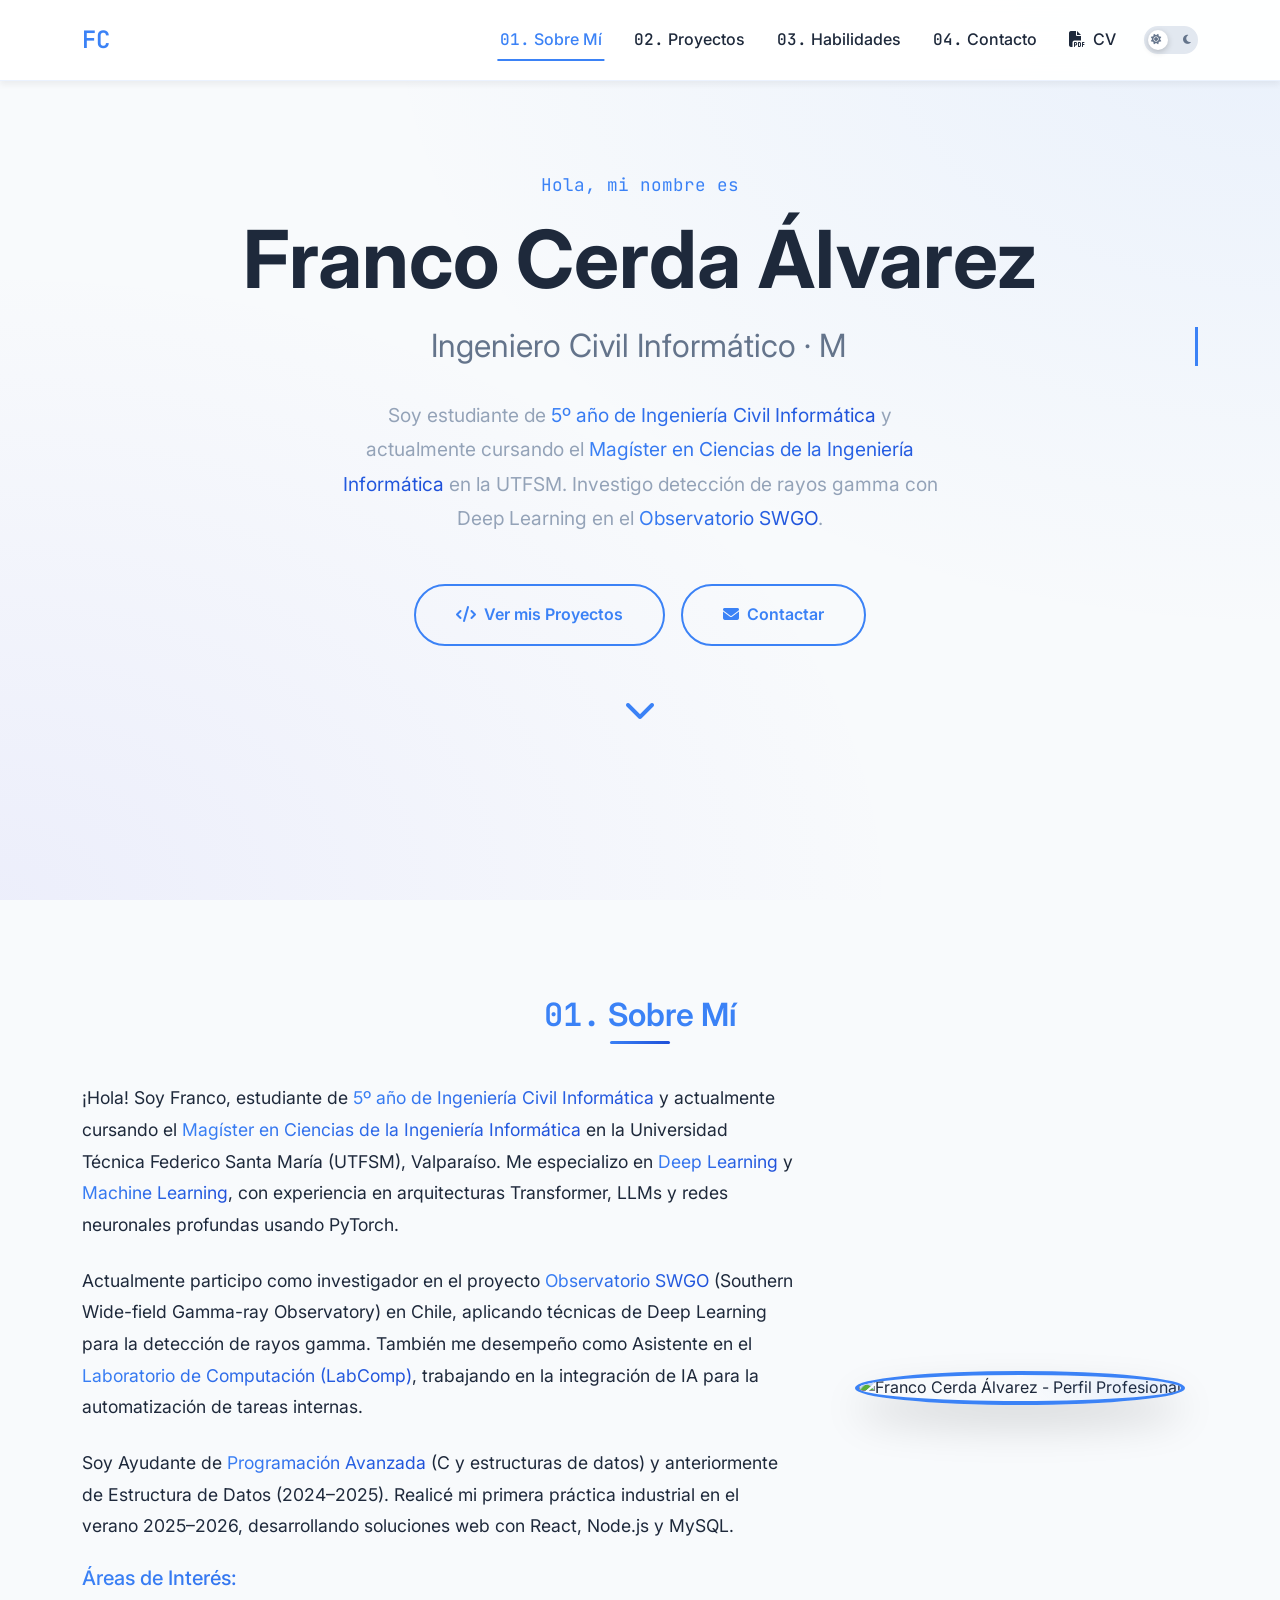
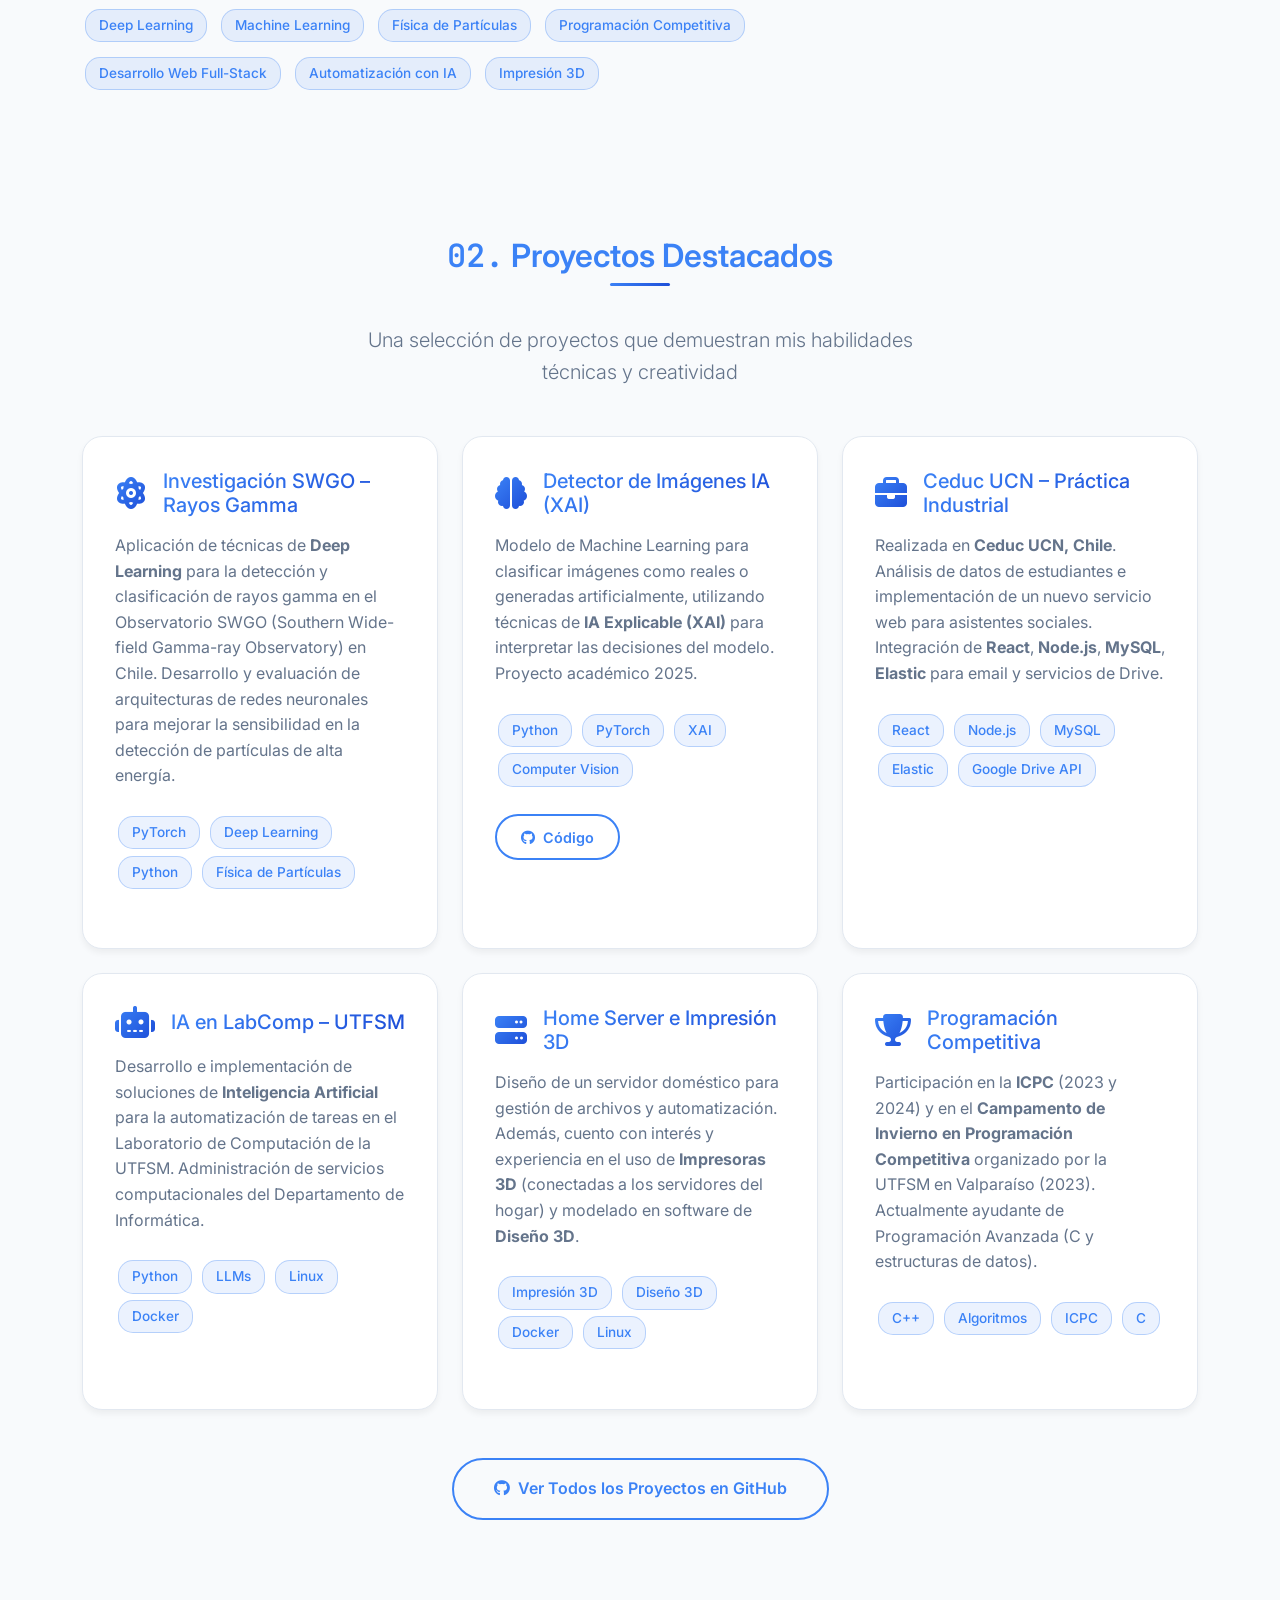
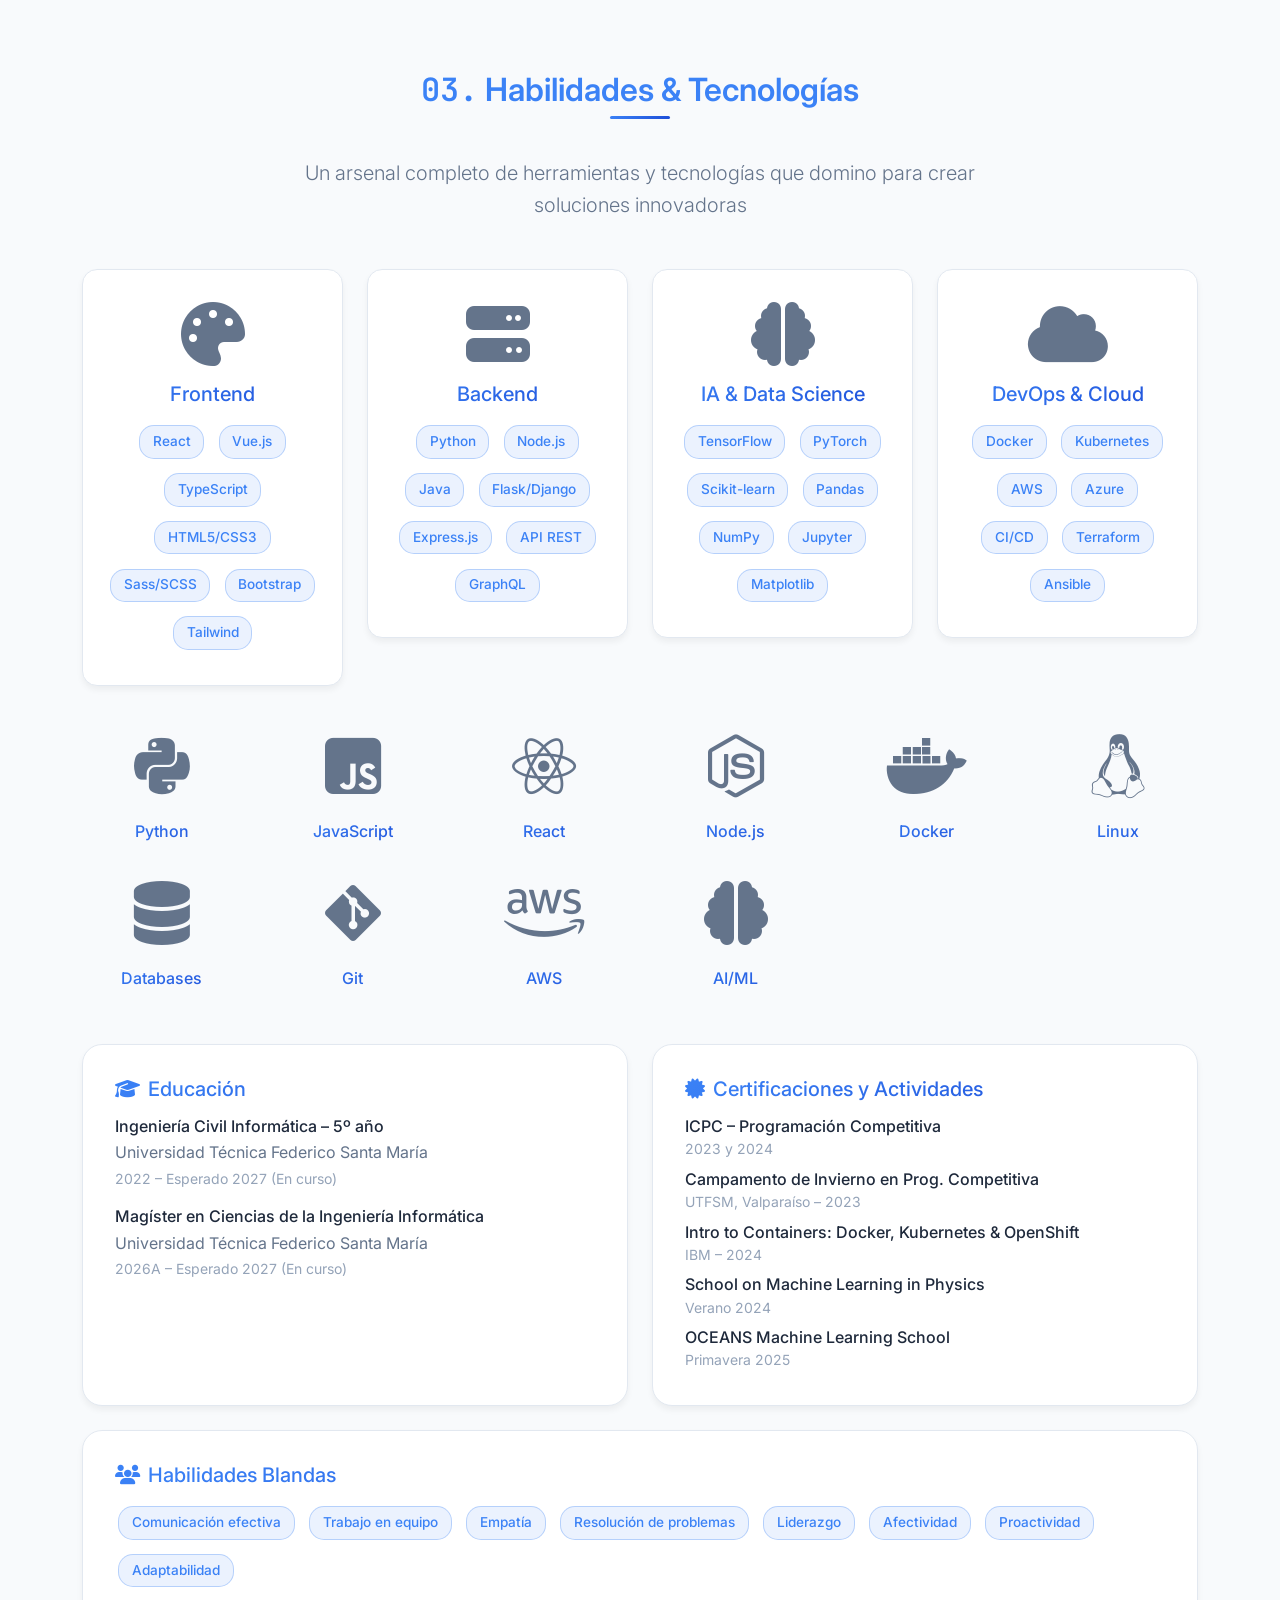
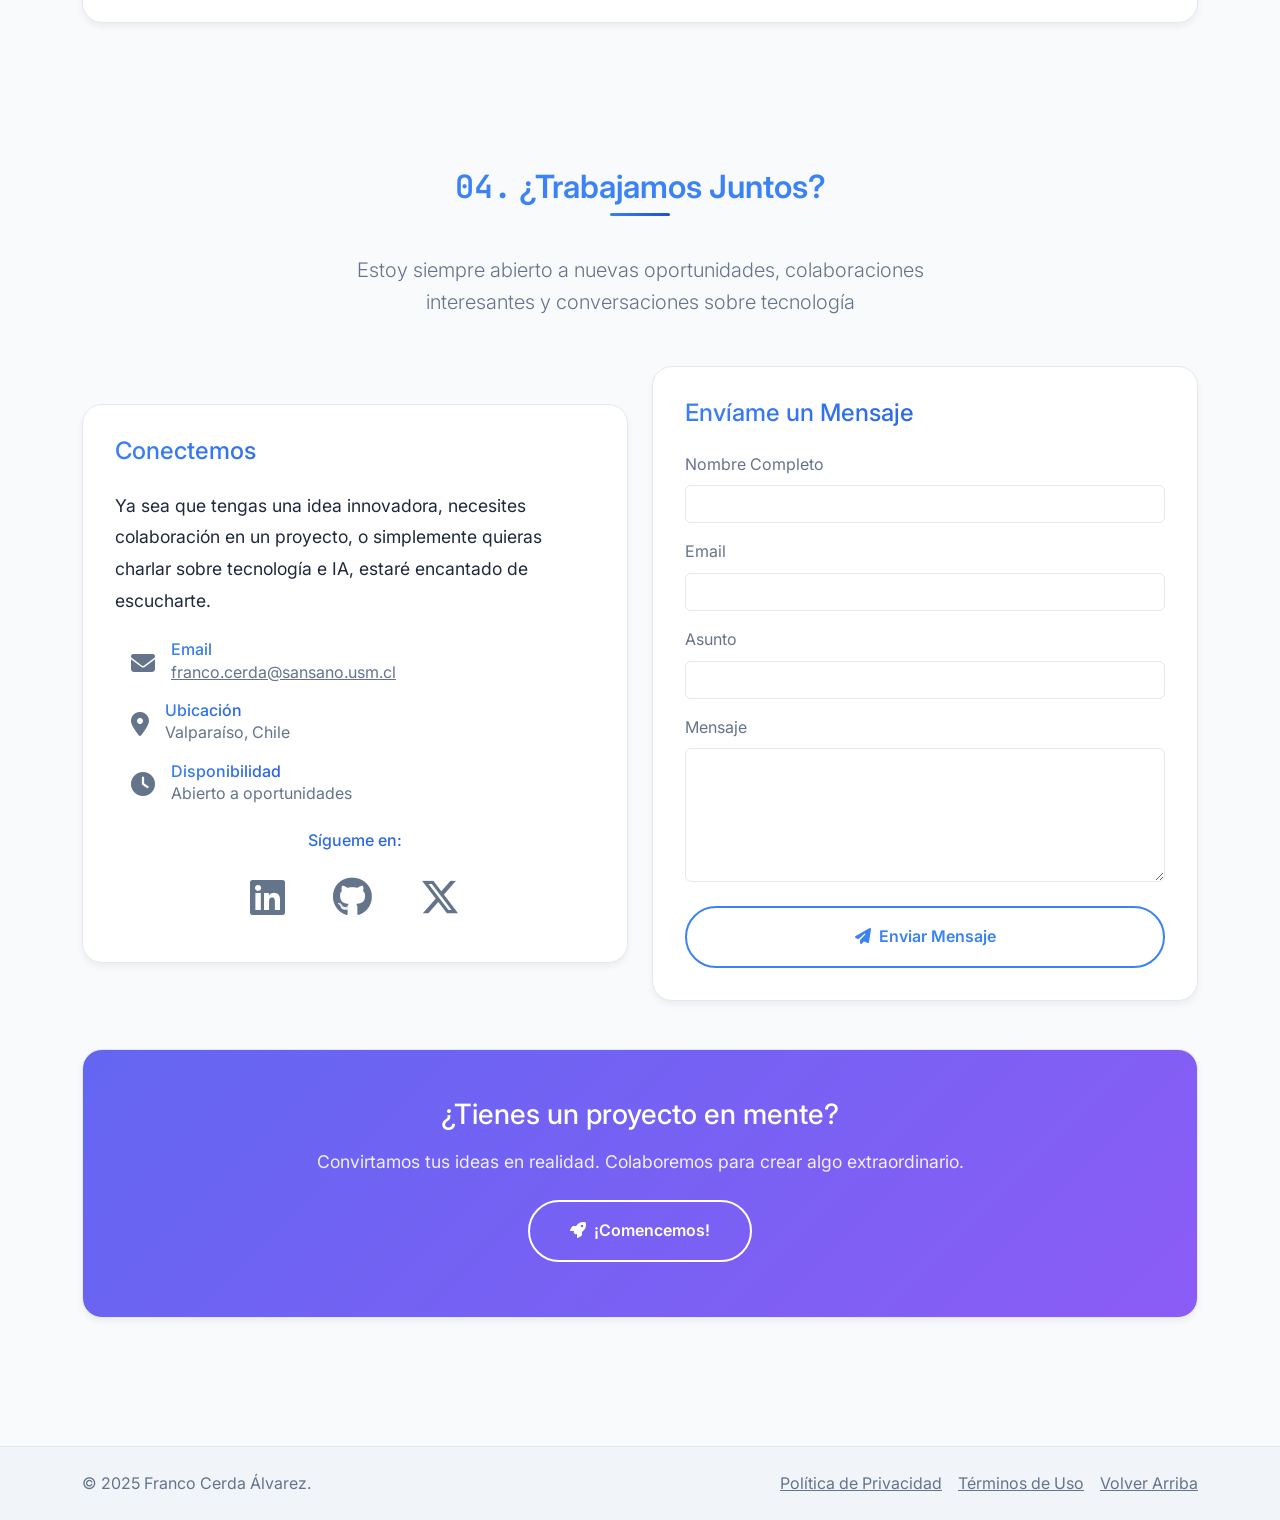
==== commit 5594aa36: "update" ====
--- a/index.html
+++ b/index.html
@@ -82,6 +82,13 @@
                             <i class="fas fa-file-pdf me-2"></i>CV
                         </a>
                     </li>
+                    <!-- Toggle Modo Oscuro -->
+                    <li class="nav-item d-flex align-items-center" data-aos="fade-down" data-aos-delay="600">
+                        <button id="themeToggle" class="theme-toggle-btn" aria-label="Alternar modo oscuro" title="Cambiar tema">
+                            <i class="fas fa-sun icon-sun"></i>
+                            <i class="fas fa-moon icon-moon"></i>
+                        </button>
+                    </li>
                 </ul>
             </div>
         </div>
@@ -167,6 +174,7 @@
                                 <span class="tech-badge">Programación Competitiva</span>
                                 <span class="tech-badge">Desarrollo Web Full-Stack</span>
                                 <span class="tech-badge">Automatización con IA</span>
+                                <span class="tech-badge">Impresión 3D</span>
                             </div>
                         </div>
                     </div>
@@ -249,10 +257,10 @@
                     <div class="custom-card">
                         <div class="d-flex align-items-center mb-3">
                             <i class="fas fa-briefcase text-gradient me-3" style="font-size: 2rem;"></i>
-                            <h5 class="mb-0 text-gradient">Práctica Industrial I (2025–2026)</h5>
+                            <h5 class="mb-0 text-gradient">Ceduc UCN – Práctica Industrial</h5>
                         </div>
                         <p class="text-secondary mb-4">
-                            Análisis de datos de estudiantes e implementación de un nuevo servicio web para
+                            Realizada en <strong>Ceduc UCN, Chile</strong>. Análisis de datos de estudiantes e implementación de un nuevo servicio web para
                             asistentes sociales. Integración de <strong>React</strong>, <strong>Node.js</strong>,
                             <strong>MySQL</strong>, <strong>Elastic</strong> para email y servicios de Drive.
                         </p>
@@ -287,23 +295,21 @@
                     </div>
                 </div>
 
-                <!-- Proyecto 5 - Homelab -->
+                <!-- Proyecto 5 - Homelab y 3D -->
                 <div class="col-lg-4 col-md-6" data-aos="fade-up" data-aos-delay="600">
                     <div class="custom-card">
                         <div class="d-flex align-items-center mb-3">
                             <i class="fas fa-server text-gradient me-3" style="font-size: 2rem;"></i>
-                            <h5 class="mb-0 text-gradient">Homelab – Servidor Doméstico</h5>
+                            <h5 class="mb-0 text-gradient">Home Server e Impresión 3D</h5>
                         </div>
                         <p class="text-secondary mb-4">
-                            Diseño e implementación de un servidor doméstico para gestión de archivos,
-                            servicios de streaming y automatización, junto con proyectos de domotízación
-                            usando <strong>Raspberry Pi</strong>.
+                            Diseño de un servidor doméstico para gestión de archivos y automatización. Además, cuento con interés y experiencia en el uso de <strong>Impresoras 3D</strong> (conectadas a los servidores del hogar) y modelado en software de <strong>Diseño 3D</strong>.
                         </p>
                         <div class="mb-4">
+                            <span class="tech-badge">Impresión 3D</span>
+                            <span class="tech-badge">Diseño 3D</span>
                             <span class="tech-badge">Docker</span>
                             <span class="tech-badge">Linux</span>
-                            <span class="tech-badge">Raspberry Pi</span>
-                            <span class="tech-badge">Nginx</span>
                         </div>
                     </div>
                 </div>
@@ -480,7 +486,7 @@
                         <div>
                             <h6 class="mb-1">Magíster en Ciencias de la Ingeniería Informática</h6>
                             <p class="text-secondary mb-0">Universidad Técnica Federico Santa María</p>
-                            <small class="text-muted">2026 – Esperado 2027 (En curso)</small>
+                            <small class="text-muted">2026A – Esperado 2027 (En curso)</small>
                         </div>
                     </div>
                 </div>
@@ -680,5 +686,39 @@
     
     <!-- Custom Scripts -->
     <script src="assets/js/script.js"></script>
+
+    <!-- Dark Mode Script -->
+    <script>
+        (function () {
+            // Apply saved theme immediately to avoid flash
+            const saved = localStorage.getItem('theme');
+            if (saved === 'dark') {
+                document.documentElement.setAttribute('data-theme', 'dark');
+            }
+        })();
+
+        document.addEventListener('DOMContentLoaded', function () {
+            const toggle = document.getElementById('themeToggle');
+            const html   = document.documentElement;
+
+            function applyTheme(theme) {
+                if (theme === 'dark') {
+                    html.setAttribute('data-theme', 'dark');
+                } else {
+                    html.removeAttribute('data-theme');
+                }
+                localStorage.setItem('theme', theme);
+            }
+
+            // Init from storage
+            const saved = localStorage.getItem('theme') || 'light';
+            applyTheme(saved);
+
+            toggle.addEventListener('click', function () {
+                const current = html.getAttribute('data-theme') === 'dark' ? 'dark' : 'light';
+                applyTheme(current === 'dark' ? 'light' : 'dark');
+            });
+        });
+    </script>
 </body>
 </html>
--- a/assets/css/styles.css
+++ b/assets/css/styles.css
@@ -1,18 +1,47 @@
-/* ==================== VARIABLES CSS ==================== */
+/* ==================== VARIABLES CSS – MODO CLARO ==================== */
 :root {
-    --primary-bg: #ffffff;
-    --secondary-bg: #f8fafc;
+    --primary-bg: #f8fafc;
+    --secondary-bg: #f1f5f9;
     --card-bg: #ffffff;
-    --accent-color: #16a085;
+    --navbar-bg: rgba(255, 255, 255, 0.95);
+    --accent-color: #3b82f6;
     --text-primary: #1e293b;
     --text-secondary: #64748b;
     --text-muted: #94a3b8;
     --border-color: #e2e8f0;
-    --gradient-primary: linear-gradient(135deg, #16a085 0%, #27ae60 100%);
-    --gradient-secondary: linear-gradient(135deg, #3498db 0%, #2980b9 100%);
+    --gradient-primary: linear-gradient(135deg, #3b82f6 0%, #1d4ed8 100%);
+    --gradient-secondary: linear-gradient(135deg, #6366f1 0%, #8b5cf6 100%);
     --shadow-light: 0 4px 6px rgba(0, 0, 0, 0.05);
     --shadow-medium: 0 10px 25px rgba(0, 0, 0, 0.1);
     --shadow-heavy: 0 20px 40px rgba(0, 0, 0, 0.15);
+    --hero-radial-1: rgba(59, 130, 246, 0.08);
+    --hero-radial-2: rgba(99, 102, 241, 0.08);
+    --toggle-bg: #e2e8f0;
+    --toggle-thumb: #ffffff;
+    --toggle-icon-color: #64748b;
+}
+
+/* ==================== VARIABLES CSS – MODO OSCURO ==================== */
+[data-theme="dark"] {
+    --primary-bg: #0f172a;
+    --secondary-bg: #1e293b;
+    --card-bg: #1e293b;
+    --navbar-bg: rgba(15, 23, 42, 0.97);
+    --accent-color: #60a5fa;
+    --text-primary: #e2e8f0;
+    --text-secondary: #94a3b8;
+    --text-muted: #64748b;
+    --border-color: #334155;
+    --gradient-primary: linear-gradient(135deg, #60a5fa 0%, #3b82f6 100%);
+    --gradient-secondary: linear-gradient(135deg, #818cf8 0%, #a78bfa 100%);
+    --shadow-light: 0 4px 6px rgba(0, 0, 0, 0.3);
+    --shadow-medium: 0 10px 25px rgba(0, 0, 0, 0.4);
+    --shadow-heavy: 0 20px 40px rgba(0, 0, 0, 0.5);
+    --hero-radial-1: rgba(96, 165, 250, 0.06);
+    --hero-radial-2: rgba(129, 140, 248, 0.06);
+    --toggle-bg: #334155;
+    --toggle-thumb: #60a5fa;
+    --toggle-icon-color: #60a5fa;
 }
 
 /* ==================== RESET Y BASE ==================== */
@@ -33,6 +62,7 @@
     color: var(--text-primary);
     line-height: 1.6;
     overflow-x: hidden;
+    transition: background-color 0.4s ease, color 0.4s ease;
 }
 
 /* ==================== SCROLLBAR PERSONALIZADO ==================== */
@@ -50,7 +80,7 @@
 }
 
 ::-webkit-scrollbar-thumb:hover {
-    background: #27ae60;
+    background: #1d4ed8;
 }
 
 /* ==================== TIPOGRAFÍA ==================== */
@@ -84,11 +114,56 @@
     border-radius: 2px;
 }
 
+/* ==================== TOGGLE MODO OSCURO/CLARO ==================== */
+.theme-toggle-btn {
+    background: var(--toggle-bg);
+    border: 2px solid var(--border-color);
+    border-radius: 50px;
+    cursor: pointer;
+    width: 54px;
+    height: 28px;
+    position: relative;
+    display: flex;
+    align-items: center;
+    justify-content: space-between;
+    padding: 0 5px;
+    transition: background 0.3s ease, border-color 0.3s ease;
+    flex-shrink: 0;
+    margin-left: 0.75rem;
+}
+
+.theme-toggle-btn::after {
+    content: '';
+    position: absolute;
+    top: 2px;
+    left: 2px;
+    width: 20px;
+    height: 20px;
+    border-radius: 50%;
+    background: var(--toggle-thumb);
+    transition: transform 0.35s cubic-bezier(0.4, 0, 0.2, 1), background 0.3s ease;
+    box-shadow: 0 2px 6px rgba(0,0,0,0.2);
+}
+
+[data-theme="dark"] .theme-toggle-btn::after {
+    transform: translateX(26px);
+}
+
+.theme-toggle-btn .icon-sun,
+.theme-toggle-btn .icon-moon {
+    font-size: 0.65rem;
+    color: var(--toggle-icon-color);
+    position: relative;
+    z-index: 1;
+    transition: color 0.3s ease;
+    pointer-events: none;
+}
+
 /* ==================== NAVEGACIÓN ==================== */
 .navbar {
-    background: rgba(255, 255, 255, 0.95);
+    background: var(--navbar-bg);
     backdrop-filter: blur(20px);
-    border-bottom: 1px solid rgba(22, 160, 133, 0.1);
+    border-bottom: 1px solid rgba(59, 130, 246, 0.1);
     transition: all 0.3s ease;
     padding: 1rem 0;
     box-shadow: var(--shadow-light);
@@ -145,7 +220,7 @@
 }
 
 .navbar-toggler-icon {
-    background-image: url("data:image/svg+xml,%3csvg xmlns='http://www.w3.org/2000/svg' viewBox='0 0 30 30'%3e%3cpath stroke='rgba%2822, 160, 133, 0.8%29' stroke-linecap='round' stroke-miterlimit='10' stroke-width='2' d='M4 7h22M4 15h22M4 23h22'/%3e%3c/svg%3e");
+    background-image: url("data:image/svg+xml,%3csvg xmlns='http://www.w3.org/2000/svg' viewBox='0 0 30 30'%3e%3cpath stroke='rgba%2859, 130, 246, 0.8%29' stroke-linecap='round' stroke-miterlimit='10' stroke-width='2' d='M4 7h22M4 15h22M4 23h22'/%3e%3c/svg%3e");
 }
 
 /* ==================== SECCIÓN HERO ==================== */
@@ -164,8 +239,8 @@
     left: 0;
     right: 0;
     bottom: 0;
-    background: radial-gradient(ellipse at top right, rgba(22, 160, 133, 0.1) 0%, transparent 50%),
-                radial-gradient(ellipse at bottom left, rgba(52, 152, 219, 0.1) 0%, transparent 50%);
+    background: radial-gradient(ellipse at top right, var(--hero-radial-1) 0%, transparent 50%),
+                radial-gradient(ellipse at bottom left, var(--hero-radial-2) 0%, transparent 50%);
     pointer-events: none;
 }
 
@@ -331,7 +406,7 @@
 
 .profile-image:hover {
     transform: scale(1.05);
-    box-shadow: 0 20px 40px rgba(22, 160, 133, 0.3);
+    box-shadow: 0 20px 40px rgba(59, 130, 246, 0.3);
 }
 
 .contact-link {
@@ -372,15 +447,21 @@
 }
 
 .tech-badge {
-    background: rgba(22, 160, 133, 0.1);
+    background: rgba(59, 130, 246, 0.1);
     color: var(--accent-color);
-    border: 1px solid rgba(22, 160, 133, 0.3);
+    border: 1px solid rgba(59, 130, 246, 0.3);
     padding: 0.3rem 0.8rem;
     border-radius: 15px;
     font-size: 0.85rem;
     font-weight: 500;
     margin: 0.2rem;
     display: inline-block;
+    transition: background 0.3s ease, color 0.3s ease;
+}
+
+[data-theme="dark"] .tech-badge {
+    background: rgba(96, 165, 250, 0.12);
+    border-color: rgba(96, 165, 250, 0.3);
 }
 
 /* ==================== FOOTER ==================== */
@@ -388,6 +469,7 @@
     background: var(--secondary-bg);
     border-top: 1px solid var(--border-color);
     margin-top: 5rem;
+    transition: background-color 0.4s ease;
 }
 
 /* ==================== FORMULARIOS ==================== */
@@ -395,18 +477,33 @@
     background: var(--card-bg) !important;
     border: 1px solid var(--border-color) !important;
     color: var(--text-primary) !important;
+    transition: background 0.3s ease, border-color 0.3s ease, color 0.3s ease;
 }
 
 .form-control:focus {
     background: var(--card-bg) !important;
     border-color: var(--accent-color) !important;
-    box-shadow: 0 0 0 0.2rem rgba(22, 160, 133, 0.25) !important;
+    box-shadow: 0 0 0 0.2rem rgba(59, 130, 246, 0.25) !important;
     color: var(--text-primary) !important;
+}
+
+.form-label {
+    color: var(--text-secondary) !important;
 }
 
 /* ==================== UTILIDADES ==================== */
 .hover-accent:hover {
     color: var(--accent-color) !important;
+    transition: color 0.3s ease;
+}
+
+.text-secondary {
+    color: var(--text-secondary) !important;
+    transition: color 0.3s ease;
+}
+
+.text-muted {
+    color: var(--text-muted) !important;
     transition: color 0.3s ease;
 }
 
@@ -416,17 +513,17 @@
         padding: 2rem 0;
         text-align: center;
     }
-    
+
     .skills-grid {
         grid-template-columns: repeat(auto-fit, minmax(120px, 1fr));
         gap: 1rem;
     }
-    
+
     .profile-image {
         width: 250px;
         height: 250px;
     }
-    
+
     .custom-card {
         padding: 1.5rem;
         margin-bottom: 2rem;
@@ -453,6 +550,11 @@
     .tech-icon {
         font-size: 3rem;
     }
+
+    .theme-toggle-btn {
+        margin-left: 0;
+        margin-top: 0.5rem;
+    }
 }
 
 @media (max-width: 576px) {
